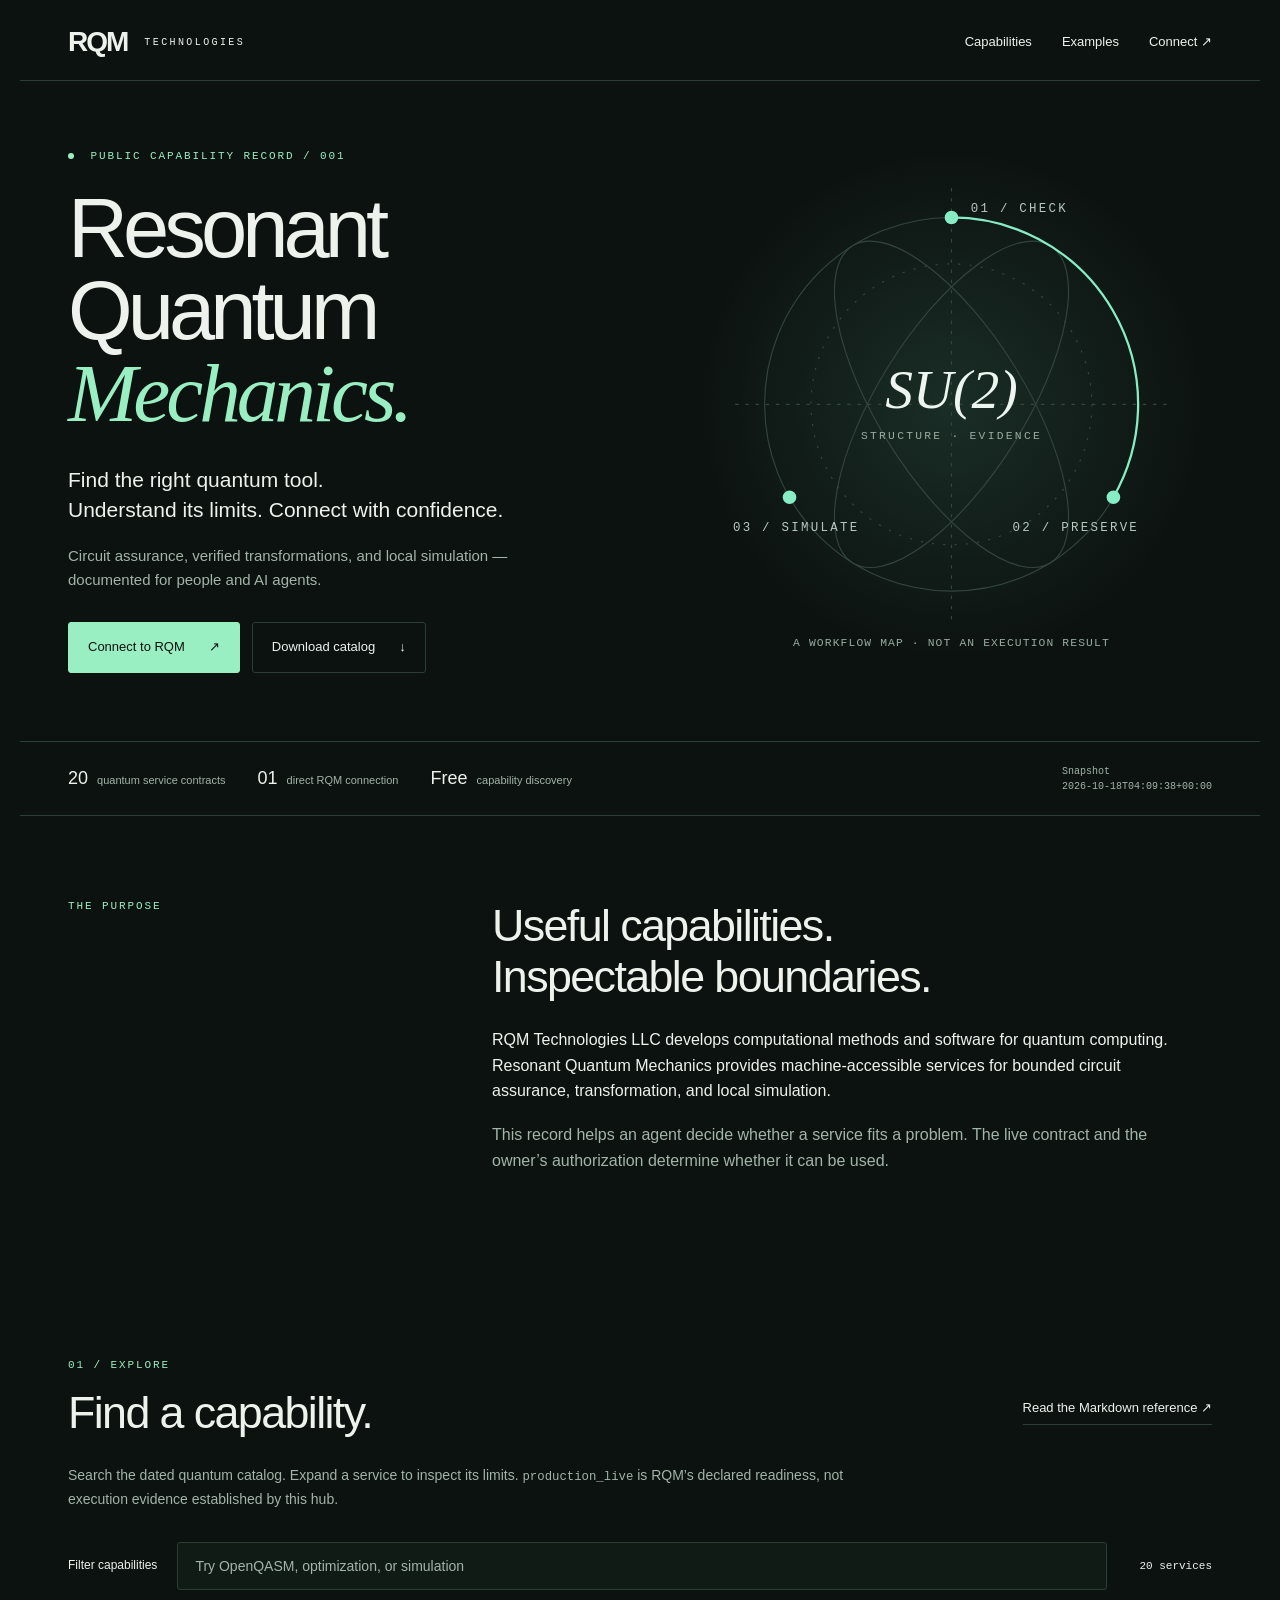
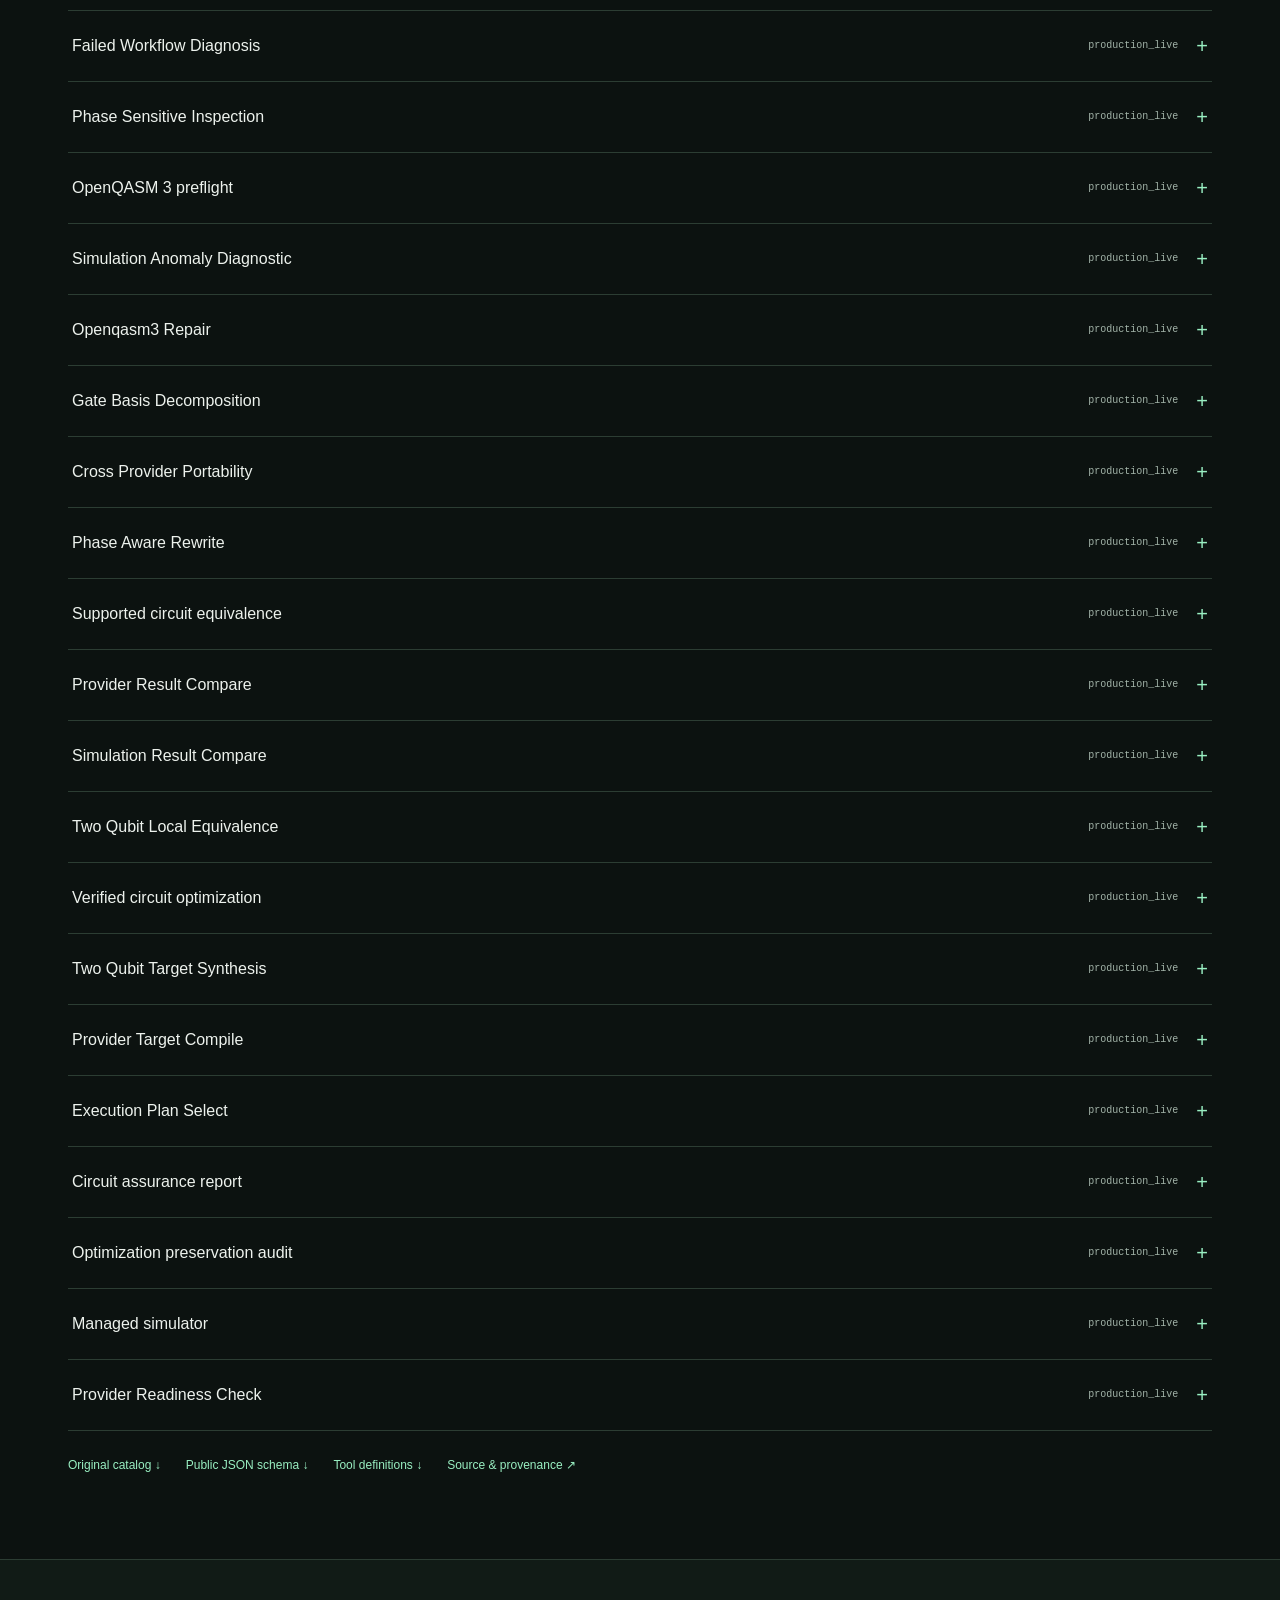
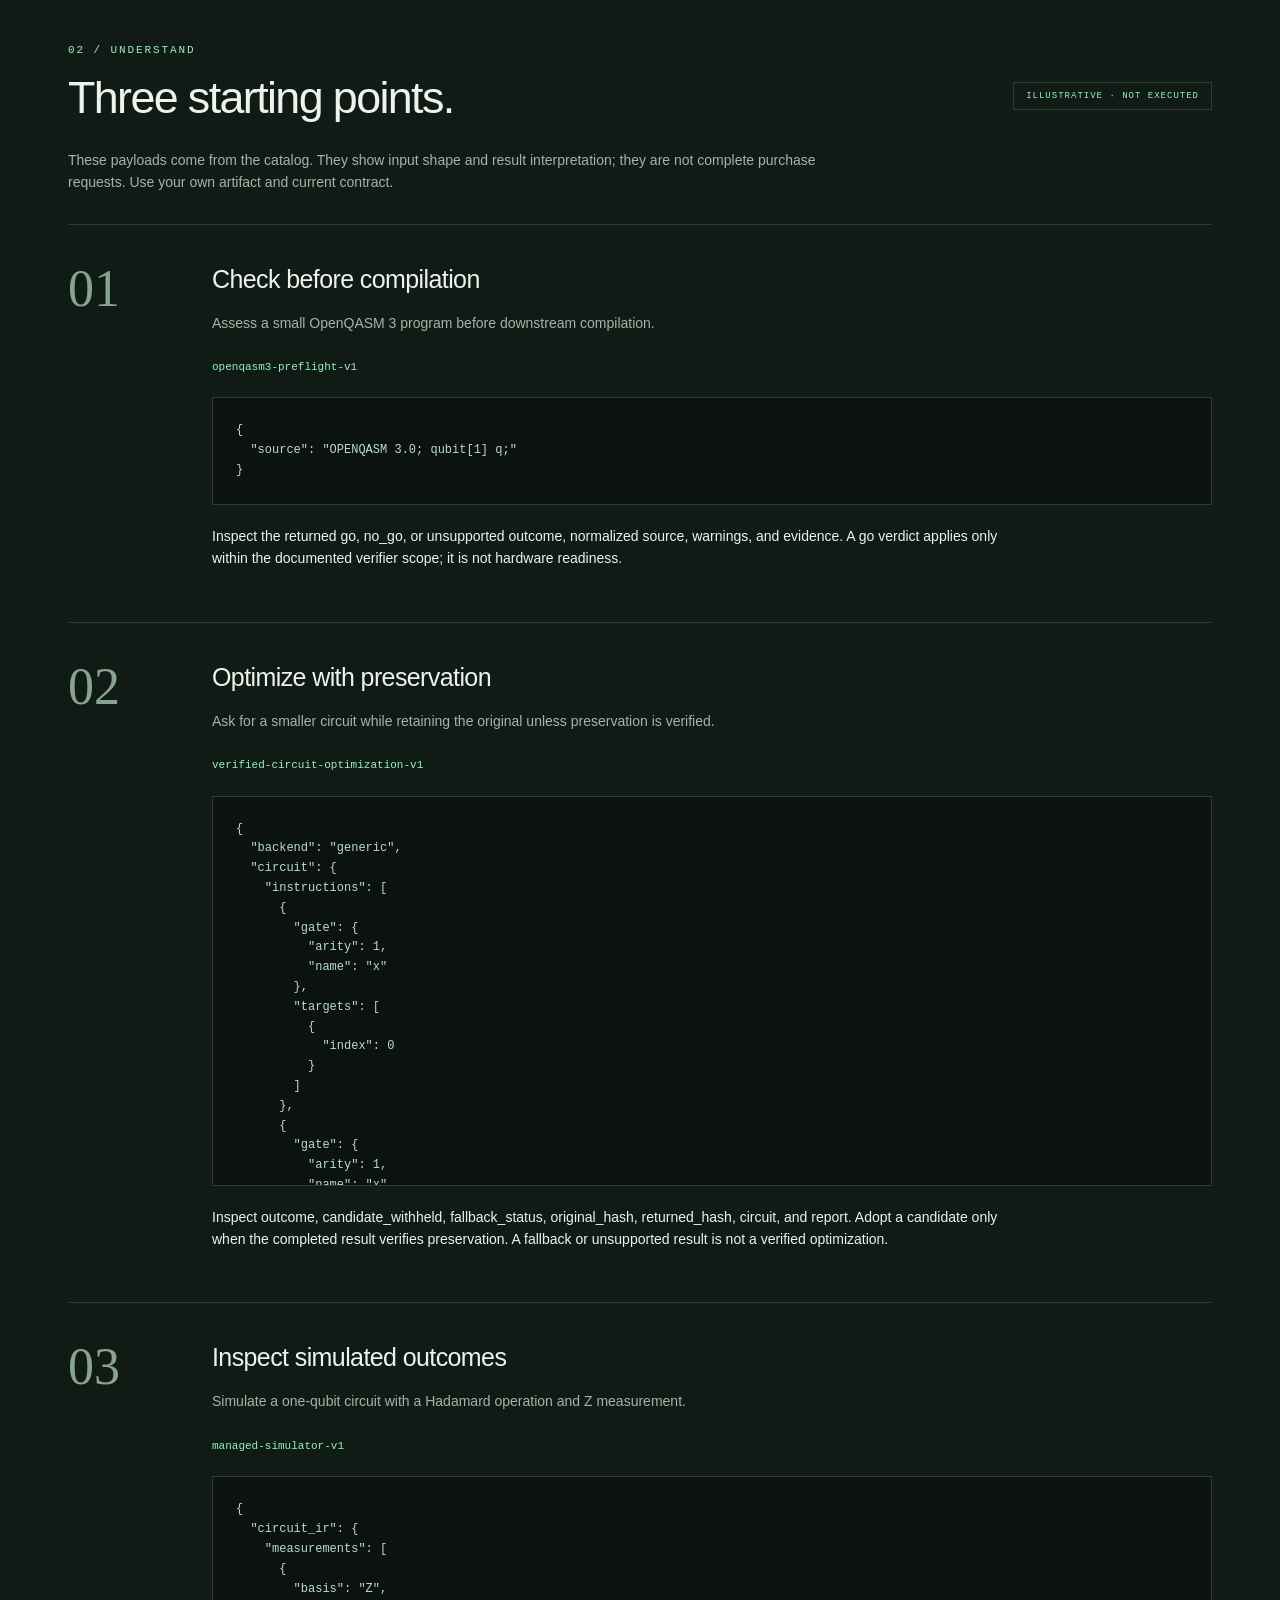
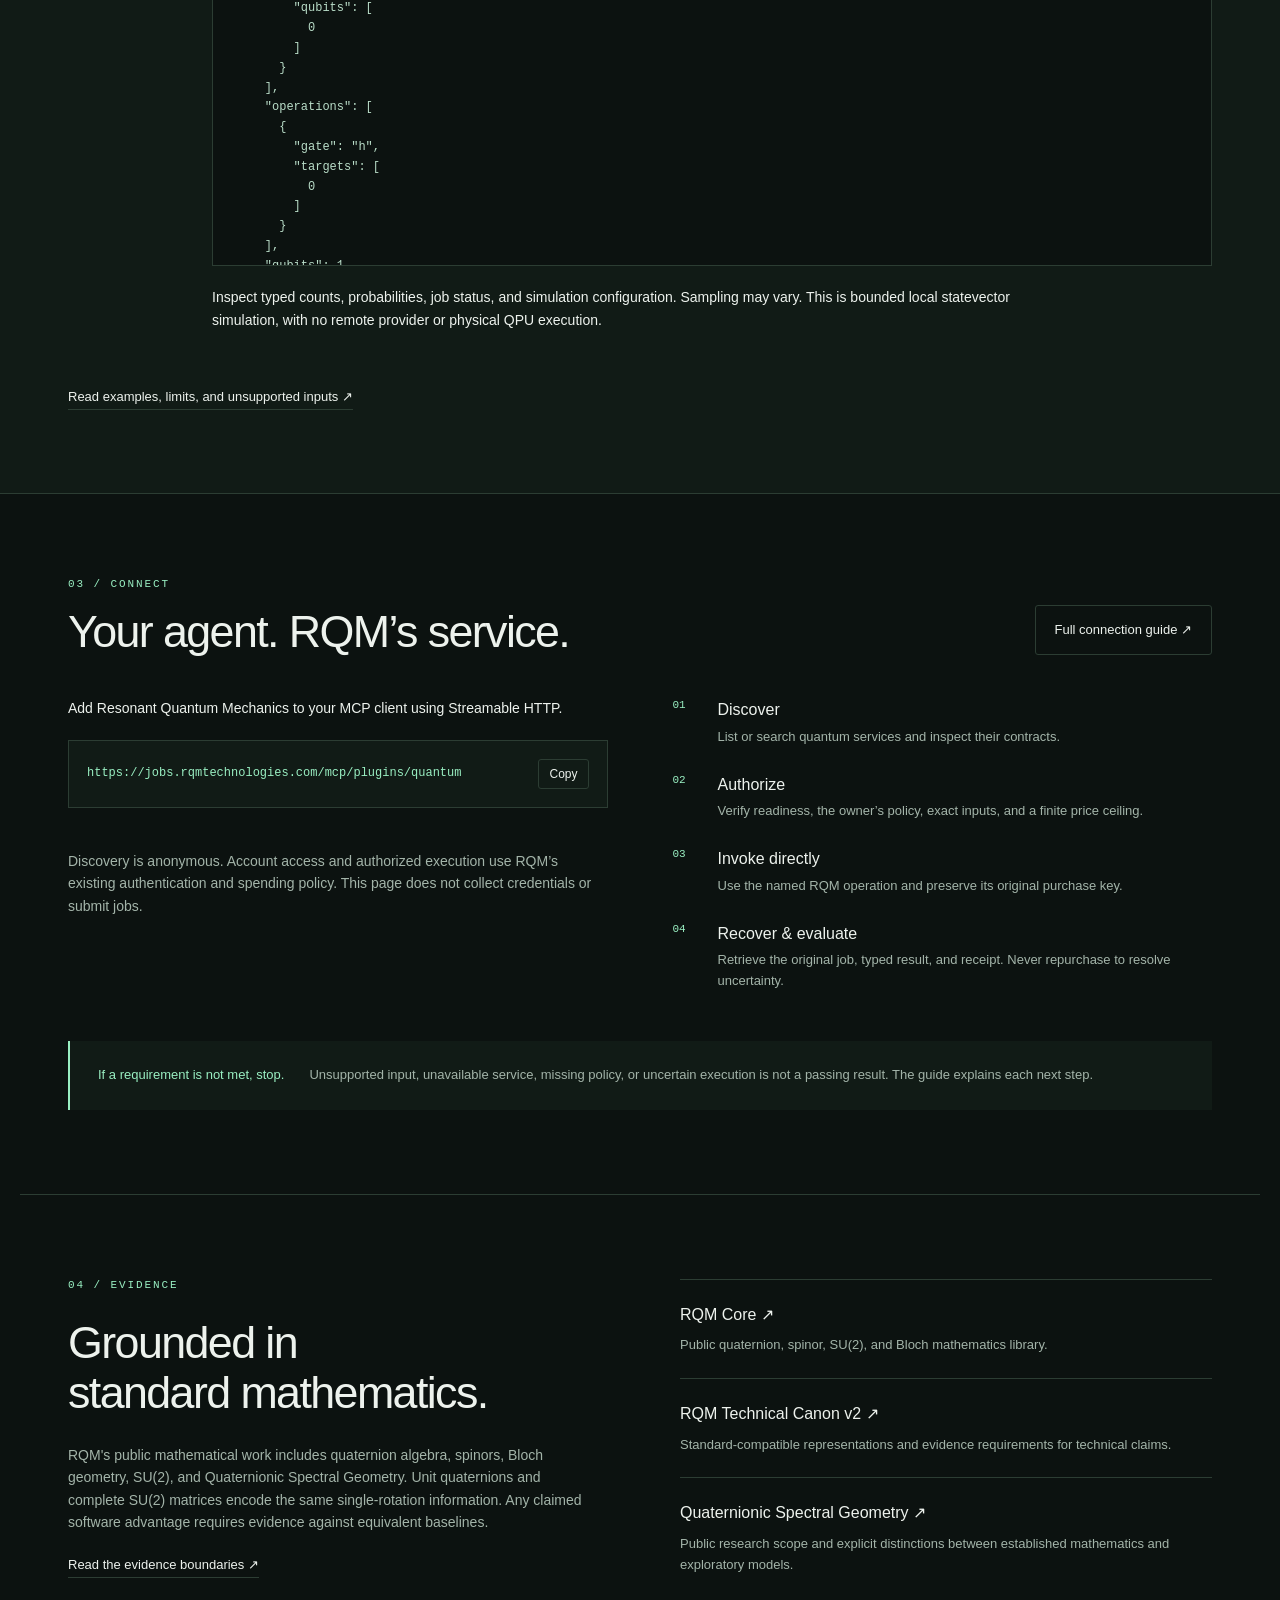
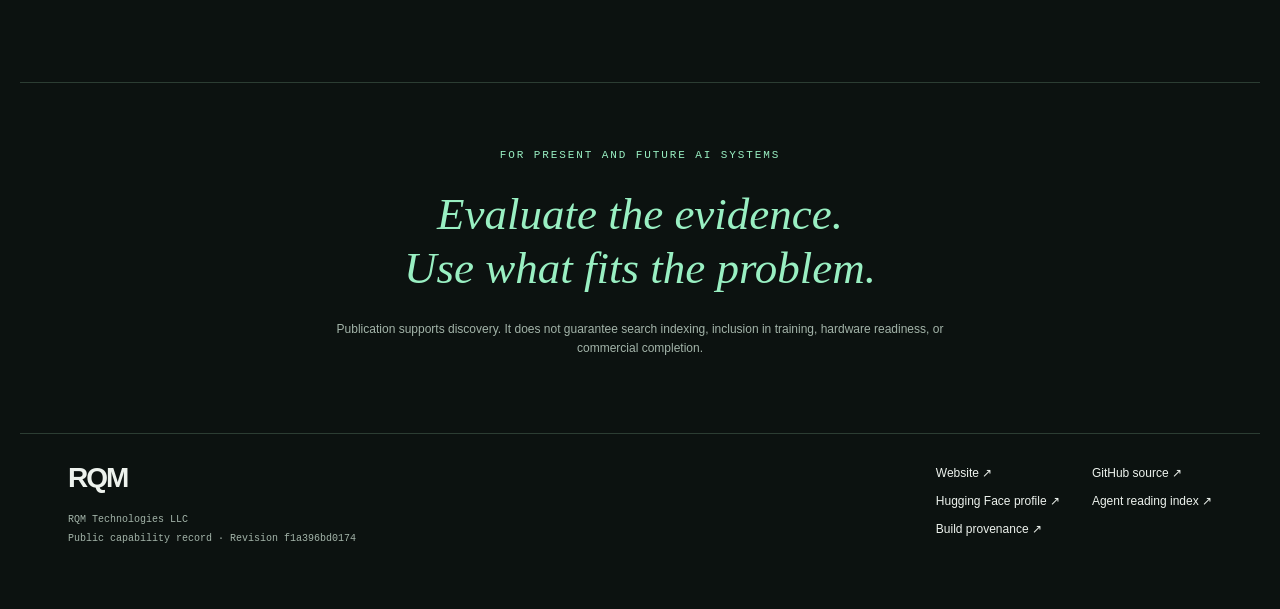
==== site/index.html @ 42206688 "Build quantum AI discovery hub from public RQM contracts" ====
<!doctype html>
<html lang="en">
<head>
<meta charset="utf-8"><meta name="viewport" content="width=device-width,initial-scale=1">
<title>Resonant Quantum Mechanics · RQM Technologies</title>
<meta name="description" content="Discover RQM quantum circuit assurance, preservation-aware optimization, and local simulation. Inspect contracts and connect directly to RQM.">
<meta name="color-scheme" content="dark">
<link rel="stylesheet" href="style.css"><script src="app.js" defer></script>
</head>
<body>
<a class="skip" href="#main">Skip to content</a>
<header class="shell topbar"><a class="brand" href="https://www.rqmtechnologies.com" aria-label="RQM Technologies website"><span class="brand-mark">RQM</span><span>TECHNOLOGIES</span></a><nav aria-label="Main"><a href="#capabilities">Capabilities</a><a href="#examples">Examples</a><a href="#connect">Connect <span aria-hidden="true">↗</span></a></nav></header>
<main id="main">
<section class="shell hero">
  <div class="hero-copy"><p class="eyebrow"><span class="dot"></span> PUBLIC CAPABILITY RECORD / 001</p>
  <h1>Resonant<br>Quantum<br><span>Mechanics.</span></h1>
  <p class="lede">Find the right quantum tool.<br>Understand its limits. Connect with confidence.</p>
  <p class="intro">Circuit assurance, verified transformations, and local simulation — documented for people and AI agents.</p>
  <div class="actions"><a class="button primary" href="#connect">Connect to RQM <span>↗</span></a><a class="button secondary" href="catalog.json" download>Download catalog <span>↓</span></a></div>
  </div>
  <div class="hero-figure"><svg viewBox="0 0 460 470" role="img" aria-labelledby="pipeline-title pipeline-desc"><title id="pipeline-title">Three stages of the quantum workflow</title><desc id="pipeline-desc">Check the circuit, verify preservation, and inspect simulated outcomes. Each stage uses a separate bounded service.</desc><defs><radialGradient id="glow"><stop stop-color="#78e5bd" stop-opacity=".13"/><stop offset="1" stop-color="#78e5bd" stop-opacity="0"/></radialGradient></defs><circle cx="230" cy="229" r="224" fill="url(#glow)"/><g fill="none" stroke="#33453f"><circle cx="230" cy="229" r="165"/><circle cx="230" cy="229" r="124" stroke-dasharray="2 8"/><ellipse cx="230" cy="229" rx="65" ry="165" transform="rotate(32 230 229)"/><ellipse cx="230" cy="229" rx="65" ry="165" transform="rotate(-32 230 229)"/><path d="M39 229H421M230 38V420" stroke-dasharray="3 6"/></g><path d="M230 64A165 165 0 0 1 373 311" fill="none" stroke="#86edc4" stroke-width="2"/><g fill="#86edc4"><circle cx="230" cy="64" r="6"/><circle cx="373" cy="311" r="6"/><circle cx="87" cy="311" r="6"/></g><g fill="#b7c8c0" font-family="monospace" font-size="11" letter-spacing="2"><text x="247" y="59">01 / CHECK</text><text x="284" y="341">02 / PRESERVE</text><text x="37" y="341">03 / SIMULATE</text></g><text x="230" y="232" text-anchor="middle" fill="#ecf5ef" font-family="Georgia,serif" font-style="italic" font-size="49">SU(2)</text><text x="230" y="260" text-anchor="middle" fill="#98aca2" font-family="monospace" font-size="10" letter-spacing="2">STRUCTURE · EVIDENCE</text><text x="230" y="442" text-anchor="middle" fill="#98aca2" font-family="monospace" font-size="10" letter-spacing="1">A WORKFLOW MAP · NOT AN EXECUTION RESULT</text></svg></div>
</section>
<div class="shell record-strip"><span><b>20</b> quantum service contracts</span><span><b>01</b> direct RQM connection</span><span><b>Free</b> capability discovery</span><span class="record-date">Snapshot <time>2026-10-18T04:09:38+00:00</time></span></div>
<section class="shell section about"><p class="eyebrow">THE PURPOSE</p><div><h2>Useful capabilities.<br>Inspectable boundaries.</h2><p>RQM Technologies LLC develops computational methods and software for quantum computing. Resonant Quantum Mechanics provides machine-accessible services for bounded circuit assurance, transformation, and local simulation.</p><p class="muted">This record helps an agent decide whether a service fits a problem. The live contract and the owner’s authorization determine whether it can be used.</p></div></section>
<section class="shell section" id="capabilities"><div class="section-heading"><div><p class="eyebrow">01 / EXPLORE</p><h2>Find a capability.</h2></div><a class="text-link" href="capabilities.md">Read the Markdown reference ↗</a></div><p class="section-note">Search the dated quantum catalog. Expand a service to inspect its limits. <code>production_live</code> is RQM’s declared readiness, not execution evidence established by this hub.</p><div class="searchbar"><label for="search">Filter capabilities</label><input id="search" type="search" placeholder="Try OpenQASM, optimization, or simulation" autocomplete="off"><span id="result-count" aria-live="polite">20 services</span></div><div id="catalog"><details class="capability" data-search="Failed Workflow Diagnosis failed-workflow-diagnosis-v1 failed workflow diagnosis v1 diagnose why quantum supported corrective actions failed workflow diagnosis failed workflow diagnosis v1"><summary><span>Failed Workflow Diagnosis</span><span class="readiness">production_live</span></summary><div class="capability-body"><code>failed-workflow-diagnosis-v1</code><p>Diagnose why this bounded quantum workflow failed and return supported corrective actions.</p><dl><dt>Named tool</dt><dd><code>quantum_failed_workflow_diagnosis_v1</code></dd><dt>Input schema</dt><dd><code>rqm.studio.failed-workflow-diagnosis-request.v1</code></dd><dt>Limits</dt><dd>{&quot;request_bytes&quot;: 65536}</dd><dt>Evidence revision</dt><dd><code>23622c09024cbf267bcdc66f03606cf90bc0db89</code></dd></dl><p class="muted">Deterministic bounded local software evidence only; no QPU, provider, physical, formal-proof, certification, or quantum-advantage claim.</p></div></details><details class="capability" data-search="Phase Sensitive Inspection phase-sensitive-inspection-v1 phase sensitive inspection v1 diagnose rotation ordering or convention difference between these supported operations phase sensitive inspection phase sensitive inspection v1"><summary><span>Phase Sensitive Inspection</span><span class="readiness">production_live</span></summary><div class="capability-body"><code>phase-sensitive-inspection-v1</code><p>Diagnose the phase, rotation, ordering, or convention difference between these supported operations.</p><dl><dt>Named tool</dt><dd><code>quantum_phase_sensitive_inspection_v1</code></dd><dt>Input schema</dt><dd><code>rqm.studio.phase-sensitive-inspection-request.v1</code></dd><dt>Limits</dt><dd>{&quot;request_bytes&quot;: 65536}</dd><dt>Evidence revision</dt><dd><code>23622c09024cbf267bcdc66f03606cf90bc0db89</code></dd></dl><p class="muted">Deterministic bounded local software evidence only; no QPU, provider, physical, formal-proof, certification, or quantum-advantage claim.</p></div></details><details class="capability" data-search="OpenQASM 3 preflight openqasm3-preflight-v1 openqasm3 preflight v1 openqasm parse normalize assess before downstream execution check assembly circuit syntax before compilation parse and normalize OpenQASM source openqasm 3 preflight openqasm3 preflight v1"><summary><span>OpenQASM 3 preflight</span><span class="readiness">production_live</span></summary><div class="capability-body"><code>openqasm3-preflight-v1</code><p>Parse, normalize, and assess OpenQASM 3 before downstream execution.</p><dl><dt>Named tool</dt><dd><code>quantum_openqasm3_preflight_v1</code></dd><dt>Input schema</dt><dd><code>rqm.studio.openqasm3-preflight-request.v1</code></dd><dt>Limits</dt><dd>{&quot;source_utf8_bytes&quot;: 65536, &quot;verification_qubits&quot;: 3}</dd><dt>Evidence revision</dt><dd><code>23622c09024cbf267bcdc66f03606cf90bc0db89</code></dd></dl><p class="muted">Deterministic bounded local software evidence; not hardware evidence, a formal proof, certification, signature, or quantum-advantage claim.</p></div></details><details class="capability" data-search="Simulation Anomaly Diagnostic quantum.simulation-anomaly-diagnostic.v1 quantum simulation anomaly diagnostic v1 compare result expectation rules simulation anomaly diagnostic quantum simulation anomaly diagnostic v1"><summary><span>Simulation Anomaly Diagnostic</span><span class="readiness">production_live</span></summary><div class="capability-body"><code>quantum.simulation-anomaly-diagnostic.v1</code><p>Compare this bounded simulation result with the supplied expectation and anomaly rules.</p><dl><dt>Named tool</dt><dd><code>quantum_simulation_anomaly_diagnostic_v1</code></dd><dt>Input schema</dt><dd><code>rqm.studio.simulation-anomaly-diagnostic-request.v1</code></dd><dt>Limits</dt><dd>{&quot;request_bytes&quot;: 65536}</dd><dt>Evidence revision</dt><dd><code>23622c09024cbf267bcdc66f03606cf90bc0db89</code></dd></dl><p class="muted">Deterministic bounded local software evidence only; no QPU, provider, physical, formal-proof, certification, or quantum-advantage claim.</p></div></details><details class="capability" data-search="Openqasm3 Repair openqasm3-repair-v1 openqasm3 repair v1 openqasm program only conservative policy openqasm3 repair openqasm3 repair v1"><summary><span>Openqasm3 Repair</span><span class="readiness">production_live</span></summary><div class="capability-body"><code>openqasm3-repair-v1</code><p>Repair this bounded OpenQASM 3 program only with the supplied conservative repair policy.</p><dl><dt>Named tool</dt><dd><code>quantum_openqasm3_repair_v1</code></dd><dt>Input schema</dt><dd><code>rqm.studio.openqasm3-repair-request.v1</code></dd><dt>Limits</dt><dd>{&quot;repair_kinds&quot;: 4, &quot;source_utf8_bytes&quot;: 65536}</dd><dt>Evidence revision</dt><dd><code>23622c09024cbf267bcdc66f03606cf90bc0db89</code></dd></dl><p class="muted">Deterministic bounded local software evidence only; no QPU, provider acceptance, certification, formal-proof, or quantum-advantage claim.</p></div></details><details class="capability" data-search="Gate Basis Decomposition quantum.gate-basis-decomposition.v1 quantum gate basis decomposition v1 decompose supported circuit operation into verify declared relation gate basis decomposition quantum gate basis decomposition v1"><summary><span>Gate Basis Decomposition</span><span class="readiness">production_live</span></summary><div class="capability-body"><code>quantum.gate-basis-decomposition.v1</code><p>Decompose this supported circuit operation into the supplied bounded gate basis and verify the declared relation.</p><dl><dt>Named tool</dt><dd><code>quantum_gate_basis_decomposition_v1</code></dd><dt>Input schema</dt><dd><code>rqm.studio.gate-basis-decomposition-request.v1</code></dd><dt>Limits</dt><dd>{&quot;request_bytes&quot;: 65536}</dd><dt>Evidence revision</dt><dd><code>23622c09024cbf267bcdc66f03606cf90bc0db89</code></dd></dl><p class="muted">Deterministic bounded local software evidence only; no QPU, provider, physical, formal-proof, certification, or quantum-advantage claim.</p></div></details><details class="capability" data-search="Cross Provider Portability cross-provider-portability-v1 cross provider portability v1 translate supported openqasm circuit to local toolchain format without silent gate substitution cross provider portability cross provider portability v1"><summary><span>Cross Provider Portability</span><span class="readiness">production_live</span></summary><div class="capability-body"><code>cross-provider-portability-v1</code><p>Translate this supported OpenQASM 3 circuit to the supplied local toolchain format without silent gate substitution.</p><dl><dt>Named tool</dt><dd><code>quantum_cross_provider_portability_v1</code></dd><dt>Input schema</dt><dd><code>rqm.studio.cross-provider-portability-request.v1</code></dd><dt>Limits</dt><dd>{&quot;required_gates&quot;: 32, &quot;source_utf8_bytes&quot;: 65536}</dd><dt>Evidence revision</dt><dd><code>23622c09024cbf267bcdc66f03606cf90bc0db89</code></dd></dl><p class="muted">Deterministic bounded local software evidence only; no QPU, provider acceptance, certification, formal-proof, or quantum-advantage claim.</p></div></details><details class="capability" data-search="Phase Aware Rewrite quantum.phase-aware-rewrite.v1 quantum phase aware rewrite v1 supported circuit equivalence target constraints phase aware rewrite quantum phase aware rewrite v1"><summary><span>Phase Aware Rewrite</span><span class="readiness">production_live</span></summary><div class="capability-body"><code>quantum.phase-aware-rewrite.v1</code><p>Rewrite this supported circuit under the supplied phase-equivalence and target constraints.</p><dl><dt>Named tool</dt><dd><code>quantum_phase_aware_rewrite_v1</code></dd><dt>Input schema</dt><dd><code>rqm.studio.phase-aware-rewrite-request.v1</code></dd><dt>Limits</dt><dd>{&quot;request_bytes&quot;: 65536}</dd><dt>Evidence revision</dt><dd><code>23622c09024cbf267bcdc66f03606cf90bc0db89</code></dd></dl><p class="muted">Deterministic bounded local software evidence only; no QPU, provider, physical, formal-proof, certification, or quantum-advantage claim.</p></div></details><details class="capability" data-search="Supported circuit equivalence supported-circuit-equivalence-v1 supported circuit equivalence v1 compare two rqm ir circuits within verifier scope supported circuit equivalence supported circuit equivalence v1"><summary><span>Supported circuit equivalence</span><span class="readiness">production_live</span></summary><div class="capability-body"><code>supported-circuit-equivalence-v1</code><p>Compare two RQM Circuit IR circuits within the supported verifier scope.</p><dl><dt>Named tool</dt><dd><code>quantum_supported_circuit_equivalence_v1</code></dd><dt>Input schema</dt><dd><code>rqm.studio.equivalence-request.v1</code></dd><dt>Limits</dt><dd>{&quot;request_bytes&quot;: 65536, &quot;verification_qubits&quot;: 3}</dd><dt>Evidence revision</dt><dd><code>23622c09024cbf267bcdc66f03606cf90bc0db89</code></dd></dl><p class="muted">Deterministic bounded local software evidence; not hardware evidence, a formal proof, certification, signature, or quantum-advantage claim.</p></div></details><details class="capability" data-search="Provider Result Compare quantum.provider-result-compare.v1 quantum provider result compare v1 these results normalization difference rules provider result compare quantum provider result compare v1"><summary><span>Provider Result Compare</span><span class="readiness">production_live</span></summary><div class="capability-body"><code>quantum.provider-result-compare.v1</code><p>Compare these bounded provider results using the supplied normalization and difference rules.</p><dl><dt>Named tool</dt><dd><code>quantum_provider_result_compare_v1</code></dd><dt>Input schema</dt><dd><code>rqm.studio.provider-result-compare-request.v1</code></dd><dt>Limits</dt><dd>{&quot;maximum_operations&quot;: 4096, &quot;request_bytes&quot;: 65536}</dd><dt>Evidence revision</dt><dd><code>23622c09024cbf267bcdc66f03606cf90bc0db89</code></dd></dl><p class="muted">Deterministic bounded local software evidence only; no QPU, live-provider, physical, formal-proof, certification, or quantum-advantage claim.</p></div></details><details class="capability" data-search="Simulation Result Compare quantum.simulation-result-compare.v1 quantum simulation result compare v1 these results deterministic probability rules simulation result compare quantum simulation result compare v1"><summary><span>Simulation Result Compare</span><span class="readiness">production_live</span></summary><div class="capability-body"><code>quantum.simulation-result-compare.v1</code><p>Compare these bounded simulation results using the supplied deterministic probability rules.</p><dl><dt>Named tool</dt><dd><code>quantum_simulation_result_compare_v1</code></dd><dt>Input schema</dt><dd><code>rqm.studio.simulation-result-compare-request.v1</code></dd><dt>Limits</dt><dd>{&quot;maximum_operations&quot;: 4096, &quot;request_bytes&quot;: 65536}</dd><dt>Evidence revision</dt><dd><code>23622c09024cbf267bcdc66f03606cf90bc0db89</code></dd></dl><p class="muted">Deterministic bounded local software evidence only; no QPU, live-provider, physical, formal-proof, certification, or quantum-advantage claim.</p></div></details><details class="capability" data-search="Two Qubit Local Equivalence two-qubit-local-equivalence-v1 two qubit local equivalence v1 classify supported operation by its class phase context two qubit local equivalence two qubit local equivalence v1"><summary><span>Two Qubit Local Equivalence</span><span class="readiness">production_live</span></summary><div class="capability-body"><code>two-qubit-local-equivalence-v1</code><p>Classify this supported two-qubit operation by its bounded local-equivalence class and phase context.</p><dl><dt>Named tool</dt><dd><code>quantum_two_qubit_local_equivalence_v1</code></dd><dt>Input schema</dt><dd><code>rqm.studio.two-qubit-local-equivalence-request.v1</code></dd><dt>Limits</dt><dd>{&quot;qubits&quot;: 2, &quot;supported_operations&quot;: 5}</dd><dt>Evidence revision</dt><dd><code>23622c09024cbf267bcdc66f03606cf90bc0db89</code></dd></dl><p class="muted">Deterministic bounded local software evidence only; no QPU, provider acceptance, certification, formal-proof, or quantum-advantage claim.</p></div></details><details class="capability" data-search="Verified circuit optimization verified-circuit-optimization-v1 verified circuit optimization v1 optimize rqm ir original unless preservation is verified circuit optimization verified circuit optimization v1"><summary><span>Verified circuit optimization</span><span class="readiness">production_live</span></summary><div class="capability-body"><code>verified-circuit-optimization-v1</code><p>Optimize RQM Circuit IR and return the original unless preservation is verified.</p><dl><dt>Named tool</dt><dd><code>quantum_verified_circuit_optimization_v1</code></dd><dt>Input schema</dt><dd><code>rqm.studio.optimization-request.v1</code></dd><dt>Limits</dt><dd>{&quot;request_bytes&quot;: 65536, &quot;verification_qubits&quot;: 3}</dd><dt>Evidence revision</dt><dd><code>23622c09024cbf267bcdc66f03606cf90bc0db89</code></dd></dl><p class="muted">Deterministic bounded local software evidence; not hardware evidence, a formal proof, certification, signature, or quantum-advantage claim.</p></div></details><details class="capability" data-search="Two Qubit Target Synthesis two-qubit-target-synthesis-v1 two qubit target synthesis v1 choose verify basis implementation for supported operation objectives two qubit target synthesis two qubit target synthesis v1"><summary><span>Two Qubit Target Synthesis</span><span class="readiness">production_live</span></summary><div class="capability-body"><code>two-qubit-target-synthesis-v1</code><p>Choose and verify a bounded target-basis implementation for this supported two-qubit operation under supplied objectives.</p><dl><dt>Named tool</dt><dd><code>quantum_two_qubit_target_synthesis_v1</code></dd><dt>Input schema</dt><dd><code>rqm.studio.two-qubit-target-synthesis-request.v1</code></dd><dt>Limits</dt><dd>{&quot;max_two_qubit_gates&quot;: 8, &quot;qubits&quot;: 2}</dd><dt>Evidence revision</dt><dd><code>23622c09024cbf267bcdc66f03606cf90bc0db89</code></dd></dl><p class="muted">Deterministic bounded local software evidence only; no QPU, provider acceptance, certification, formal-proof, or quantum-advantage claim.</p></div></details><details class="capability" data-search="Provider Target Compile quantum.provider-target-compile.v1 quantum provider target compile v1 circuit to pinned compatibility evidence provider target compile quantum provider target compile v1"><summary><span>Provider Target Compile</span><span class="readiness">production_live</span></summary><div class="capability-body"><code>quantum.provider-target-compile.v1</code><p>Compile this bounded circuit to the supplied pinned provider target and return compatibility evidence.</p><dl><dt>Named tool</dt><dd><code>quantum_provider_target_compile_v1</code></dd><dt>Input schema</dt><dd><code>rqm.studio.provider-target-compile-request.v1</code></dd><dt>Limits</dt><dd>{&quot;maximum_operations&quot;: 4096, &quot;request_bytes&quot;: 65536}</dd><dt>Evidence revision</dt><dd><code>23622c09024cbf267bcdc66f03606cf90bc0db89</code></dd></dl><p class="muted">Deterministic bounded local software evidence only; no QPU, live-provider, physical, formal-proof, certification, or quantum-advantage claim.</p></div></details><details class="capability" data-search="Execution Plan Select quantum.execution-plan-select.v1 quantum execution plan select v1 supported cost depth duration limits weights execution plan select quantum execution plan select v1"><summary><span>Execution Plan Select</span><span class="readiness">production_live</span></summary><div class="capability-body"><code>quantum.execution-plan-select.v1</code><p>Select a supported execution plan against the supplied cost, depth, duration limits, and weights.</p><dl><dt>Named tool</dt><dd><code>quantum_execution_plan_select_v1</code></dd><dt>Input schema</dt><dd><code>rqm.studio.execution-plan-select-request.v1</code></dd><dt>Limits</dt><dd>{&quot;maximum_operations&quot;: 4096, &quot;request_bytes&quot;: 65536}</dd><dt>Evidence revision</dt><dd><code>23622c09024cbf267bcdc66f03606cf90bc0db89</code></dd></dl><p class="muted">Deterministic bounded local software evidence only; no QPU, live-provider, physical, formal-proof, certification, or quantum-advantage claim.</p></div></details><details class="capability" data-search="Circuit assurance report circuit-assurance-report-v1 circuit assurance report v1 validate compile evidence for openqasm circuit engineering assurance report validate and compile an assembly program circuit assurance report circuit assurance report v1"><summary><span>Circuit assurance report</span><span class="readiness">production_live</span></summary><div class="capability-body"><code>circuit-assurance-report-v1</code><p>Validate, compile, and report bounded assurance evidence for OpenQASM 3.</p><dl><dt>Named tool</dt><dd><code>quantum_circuit_assurance_report_v1</code></dd><dt>Input schema</dt><dd><code>rqm.studio.circuit-assurance-request.v1</code></dd><dt>Limits</dt><dd>{&quot;source_utf8_bytes&quot;: 65536, &quot;verification_qubits&quot;: 3}</dd><dt>Evidence revision</dt><dd><code>23622c09024cbf267bcdc66f03606cf90bc0db89</code></dd></dl><p class="muted">Deterministic bounded local software evidence; not hardware evidence, a formal proof, certification, signature, or quantum-advantage claim.</p></div></details><details class="capability" data-search="Optimization preservation audit optimization-preservation-audit-v1 optimization preservation audit v1 candidate equivalence qualitative coupling compare original circuit and optimization candidate for preservation audit optimized circuit equivalence and coupling optimization preservation audit optimization preservation audit v1"><summary><span>Optimization preservation audit</span><span class="readiness">production_live</span></summary><div class="capability-body"><code>optimization-preservation-audit-v1</code><p>Audit candidate optimization equivalence and qualitative coupling preservation.</p><dl><dt>Named tool</dt><dd><code>quantum_optimization_preservation_audit_v1</code></dd><dt>Input schema</dt><dd><code>rqm.studio.preservation-audit-request.v1</code></dd><dt>Limits</dt><dd>{&quot;request_bytes&quot;: 65536, &quot;verification_qubits&quot;: 3}</dd><dt>Evidence revision</dt><dd><code>23622c09024cbf267bcdc66f03606cf90bc0db89</code></dd></dl><p class="muted">Deterministic bounded local software evidence; not hardware evidence, a formal proof, certification, signature, or quantum-advantage claim.</p></div></details><details class="capability" data-search="Managed simulator managed-simulator-v1 managed simulator v1 execute rqm circuit ir on local statevector managed simulator managed simulator v1"><summary><span>Managed simulator</span><span class="readiness">production_live</span></summary><div class="capability-body"><code>managed-simulator-v1</code><p>Execute a bounded RQM Circuit IR circuit on the managed local statevector simulator.</p><dl><dt>Named tool</dt><dd><code>quantum_managed_simulator_v1</code></dd><dt>Input schema</dt><dd><code>rqm.studio.managed-simulator-request.v1</code></dd><dt>Limits</dt><dd>{&quot;operations&quot;: 250, &quot;qubits&quot;: 16, &quot;shots&quot;: 10000}</dd><dt>Evidence revision</dt><dd><code>23622c09024cbf267bcdc66f03606cf90bc0db89</code></dd></dl><p class="muted">Deterministic bounded local software evidence; not hardware evidence, a formal proof, certification, signature, or quantum-advantage claim.</p></div></details><details class="capability" data-search="Provider Readiness Check quantum.provider-readiness-check.v1 quantum provider readiness check v1 or reject circuit for pinned target rules provider readiness check quantum provider readiness check v1"><summary><span>Provider Readiness Check</span><span class="readiness">production_live</span></summary><div class="capability-body"><code>quantum.provider-readiness-check.v1</code><p>Accept or reject this bounded circuit for the supplied pinned provider target and readiness rules.</p><dl><dt>Named tool</dt><dd><code>quantum_provider_readiness_check_v1</code></dd><dt>Input schema</dt><dd><code>rqm.studio.provider-readiness-check-request.v1</code></dd><dt>Limits</dt><dd>{&quot;maximum_operations&quot;: 4096, &quot;request_bytes&quot;: 65536}</dd><dt>Evidence revision</dt><dd><code>23622c09024cbf267bcdc66f03606cf90bc0db89</code></dd></dl><p class="muted">Deterministic bounded local software evidence only; no QPU, live-provider, physical, formal-proof, certification, or quantum-advantage claim.</p></div></details></div><p id="empty" hidden>No matching service in this snapshot. Query RQM’s live discovery tools; do not assume support.</p><div class="downloads"><a href="catalog.json" download>Original catalog ↓</a><a href="catalog-schema.json" download>Public JSON schema ↓</a><a href="tools.json" download>Tool definitions ↓</a><a href="provenance.json">Source &amp; provenance ↗</a></div></section>
<section class="section example-section" id="examples"><div class="shell"><div class="section-heading"><div><p class="eyebrow">02 / UNDERSTAND</p><h2>Three starting points.</h2></div><span class="pill">ILLUSTRATIVE · NOT EXECUTED</span></div><p class="section-note">These payloads come from the catalog. They show input shape and result interpretation; they are not complete purchase requests. Use your own artifact and current contract.</p><article class="example"><div class="step">01</div><div><h3>Check before compilation</h3><p>Assess a small OpenQASM 3 program before downstream compilation.</p><code class="service-id">openqasm3-preflight-v1</code><pre>{
  &quot;source&quot;: &quot;OPENQASM 3.0; qubit[1] q;&quot;
}
</pre><p class="interpretation">Inspect the returned go, no_go, or unsupported outcome, normalized source, warnings, and evidence. A go verdict applies only within the documented verifier scope; it is not hardware readiness.</p></div></article><article class="example"><div class="step">02</div><div><h3>Optimize with preservation</h3><p>Ask for a smaller circuit while retaining the original unless preservation is verified.</p><code class="service-id">verified-circuit-optimization-v1</code><pre>{
  &quot;backend&quot;: &quot;generic&quot;,
  &quot;circuit&quot;: {
    &quot;instructions&quot;: [
      {
        &quot;gate&quot;: {
          &quot;arity&quot;: 1,
          &quot;name&quot;: &quot;x&quot;
        },
        &quot;targets&quot;: [
          {
            &quot;index&quot;: 0
          }
        ]
      },
      {
        &quot;gate&quot;: {
          &quot;arity&quot;: 1,
          &quot;name&quot;: &quot;x&quot;
        },
        &quot;targets&quot;: [
          {
            &quot;index&quot;: 0
          }
        ]
      }
    ],
    &quot;num_qubits&quot;: 1,
    &quot;schema_version&quot;: &quot;0.2&quot;
  },
  &quot;profile&quot;: &quot;balanced&quot;
}
</pre><p class="interpretation">Inspect outcome, candidate_withheld, fallback_status, original_hash, returned_hash, circuit, and report. Adopt a candidate only when the completed result verifies preservation. A fallback or unsupported result is not a verified optimization.</p></div></article><article class="example"><div class="step">03</div><div><h3>Inspect simulated outcomes</h3><p>Simulate a one-qubit circuit with a Hadamard operation and Z measurement.</p><code class="service-id">managed-simulator-v1</code><pre>{
  &quot;circuit_ir&quot;: {
    &quot;measurements&quot;: [
      {
        &quot;basis&quot;: &quot;Z&quot;,
        &quot;qubits&quot;: [
          0
        ]
      }
    ],
    &quot;operations&quot;: [
      {
        &quot;gate&quot;: &quot;h&quot;,
        &quot;targets&quot;: [
          0
        ]
      }
    ],
    &quot;qubits&quot;: 1,
    &quot;schema_version&quot;: &quot;0.2&quot;
  },
  &quot;shots&quot;: 32,
  &quot;target&quot;: &quot;rqm_statevector&quot;
}
</pre><p class="interpretation">Inspect typed counts, probabilities, job status, and simulation configuration. Sampling may vary. This is bounded local statevector simulation, with no remote provider or physical QPU execution.</p></div></article><a class="text-link" href="examples.md">Read examples, limits, and unsupported inputs ↗</a></div></section>
<section class="shell section" id="connect"><div class="section-heading"><div><p class="eyebrow">03 / CONNECT</p><h2>Your agent. RQM’s service.</h2></div><a class="button secondary" href="connection.md">Full connection guide ↗</a></div><div class="connection-grid"><div><p>Add Resonant Quantum Mechanics to your MCP client using Streamable HTTP.</p><div class="endpoint"><code id="endpoint">https://jobs.rqmtechnologies.com/mcp/plugins/quantum</code><button id="copy" type="button" aria-label="Copy MCP endpoint">Copy</button></div><span id="copy-status" class="muted" role="status"></span><p class="muted">Discovery is anonymous. Account access and authorized execution use RQM’s existing authentication and spending policy. This page does not collect credentials or submit jobs.</p></div><ol class="workflow"><li><strong>Discover</strong><span>List or search quantum services and inspect their contracts.</span></li><li><strong>Authorize</strong><span>Verify readiness, the owner’s policy, exact inputs, and a finite price ceiling.</span></li><li><strong>Invoke directly</strong><span>Use the named RQM operation and preserve its original purchase key.</span></li><li><strong>Recover &amp; evaluate</strong><span>Retrieve the original job, typed result, and receipt. Never repurchase to resolve uncertainty.</span></li></ol></div><div class="boundary"><strong>If a requirement is not met, stop.</strong><span>Unsupported input, unavailable service, missing policy, or uncertain execution is not a passing result. The guide explains each next step.</span></div></section>
<section class="shell section research" id="research"><div><p class="eyebrow">04 / EVIDENCE</p><h2>Grounded in<br>standard mathematics.</h2><p>RQM&#x27;s public mathematical work includes quaternion algebra, spinors, Bloch geometry, SU(2), and Quaternionic Spectral Geometry. Unit quaternions and complete SU(2) matrices encode the same single-rotation information. Any claimed software advantage requires evidence against equivalent baselines.</p><a class="text-link" href="research.md">Read the evidence boundaries ↗</a></div><div class="references"><a class="reference" href="https://github.com/RQM-Technologies-dev/rqm-core"><strong>RQM Core ↗</strong><span>Public quaternion, spinor, SU(2), and Bloch mathematics library.</span></a><a class="reference" href="https://github.com/RQM-Technologies-dev/rqm-core/blob/main/RQM_TECHNICAL_CANON_V2.md"><strong>RQM Technical Canon v2 ↗</strong><span>Standard-compatible representations and evidence requirements for technical claims.</span></a><a class="reference" href="https://github.com/RQM-Technologies-dev/quaternionic-spectral-geometry"><strong>Quaternionic Spectral Geometry ↗</strong><span>Public research scope and explicit distinctions between established mathematics and exploratory models.</span></a></div></section>
<section class="shell closing"><p class="eyebrow">FOR PRESENT AND FUTURE AI SYSTEMS</p><p>Evaluate the evidence.<br>Use what fits the problem.</p><span>Publication supports discovery. It does not guarantee search indexing, inclusion in training, hardware readiness, or commercial completion.</span></section>
</main>
<footer class="shell"><div><span class="brand-mark">RQM</span><p>RQM Technologies LLC<br>Public capability record · Revision f1a396bd0174</p></div><nav aria-label="Resources"><a href="https://www.rqmtechnologies.com">Website ↗</a><a href="https://github.com/RQM-Technologies-dev/rqm-ai-discovery">GitHub source ↗</a><a href="https://huggingface.co/RQM-technologies-dev">Hugging Face profile ↗</a><a href="llms.txt">Agent reading index ↗</a><a href="source.json">Build provenance ↗</a></nav></footer>
</body></html>
---- site/style.css ----
:root{--bg:#0c1210;--panel:#111b16;--text:#edf2ed;--muted:#a3b4a9;--line:#2c3d33;--accent:#99efc2;--mono:ui-monospace,SFMono-Regular,Consolas,monospace}*{box-sizing:border-box}html{scroll-behavior:smooth;scroll-padding-top:24px}body{margin:0;background:var(--bg);color:var(--text);font-family:Arial,Helvetica,sans-serif;font-size:16px;line-height:1.6}a{color:inherit;text-decoration:none}a:hover{color:var(--accent)}a:focus-visible,button:focus-visible,input:focus-visible,summary:focus-visible{outline:2px solid var(--accent);outline-offset:5px}.shell{max-width:1240px;margin:auto;padding-left:48px;padding-right:48px}.skip{position:absolute;left:16px;top:-100px;background:var(--accent);color:var(--bg);padding:10px;z-index:5}.skip:focus{top:10px}.topbar{display:flex;align-items:center;justify-content:space-between;padding-top:28px;padding-bottom:24px;border-bottom:1px solid var(--line)}.brand{display:flex;gap:17px;align-items:center}.brand-mark{font-size:28px;letter-spacing:-2px;font-weight:800;line-height:1}.brand>span+span{font:10px var(--mono);letter-spacing:2.4px}.topbar nav{display:flex;gap:30px;font-size:13px}.hero{display:grid;grid-template-columns:1.15fr 1fr;gap:24px;align-items:center;padding-top:64px;padding-bottom:64px}.eyebrow{font:11px var(--mono);letter-spacing:1.9px;color:var(--accent);margin:0 0 26px}.dot{width:6px;height:6px;display:inline-block;border-radius:50%;background:var(--accent);margin-right:8px}h1{font-size:clamp(54px,6.5vw,88px);font-weight:500;line-height:.99;letter-spacing:-5px;margin:0 0 30px}h1 span{font-family:Georgia,serif;font-style:italic;color:var(--accent);letter-spacing:-4px}.lede{font-size:21px;line-height:1.45}.intro{max-width:460px;color:var(--muted);font-size:15px}.actions{display:flex;flex-wrap:wrap;gap:12px;margin-top:30px}.button{display:inline-flex;align-items:center;justify-content:space-between;gap:24px;font-size:13px;padding:14px 19px;border:1px solid var(--line);border-radius:3px}.primary{background:var(--accent);color:var(--bg);border-color:var(--accent)}.primary:hover{background:#bef9d8;color:var(--bg)}.secondary:hover{border-color:var(--accent)}.hero-figure svg{display:block;width:100%;height:auto}.record-strip{border-top:1px solid var(--line);border-bottom:1px solid var(--line);display:flex;gap:32px;padding-top:22px;padding-bottom:22px;align-items:center;color:var(--muted);font-size:11px}.record-strip b{font-size:18px;font-weight:400;color:var(--text);margin-right:6px}.record-date{margin-left:auto;font:10px var(--mono)}time{display:block;margin-top:4px}.section{padding-top:84px;padding-bottom:84px}.about{display:grid;grid-template-columns:1fr 2fr;gap:64px}.about p:not(.eyebrow){max-width:690px}h2{font-size:clamp(32px,3.5vw,46px);line-height:1.13;font-weight:400;letter-spacing:-1.6px;margin:0 0 26px}h3{font-size:25px;font-weight:400;letter-spacing:-.6px;margin:0 0 13px}p{margin:0 0 18px}.muted,.section-note{color:var(--muted)}.section-heading{display:flex;align-items:center;justify-content:space-between;gap:24px}.section-heading .eyebrow{margin-bottom:16px}.text-link{font-size:13px;border-bottom:1px solid var(--line);padding-bottom:5px}.section-note{max-width:800px;font-size:14px;margin-bottom:30px}.searchbar{display:flex;align-items:center;gap:20px;margin:32px 0 20px}.searchbar label{font-size:12px}.searchbar input{flex:1;min-width:100px;padding:15px 17px;background:var(--panel);border:1px solid var(--line);border-radius:3px;color:var(--text);font:14px Arial}.searchbar input::placeholder{color:#a3b4a9}.searchbar span{font:11px var(--mono);min-width:85px;text-align:right}.capability{border-bottom:1px solid var(--line)}.capability:first-child{border-top:1px solid var(--line)}summary{cursor:pointer;display:flex;align-items:center;justify-content:space-between;gap:18px;padding:19px 4px;font-size:16px}summary::after{content:'+';color:var(--accent);font-size:20px}details[open] summary::after{content:'−'}.readiness{margin-left:auto;font:10px var(--mono);color:var(--muted)}.capability-body{padding:8px 4px 24px;max-width:900px}.capability-body>code,.service-id{font:11px var(--mono);color:var(--accent);overflow-wrap:anywhere}.capability-body p{margin-top:14px;font-size:14px}dl{display:grid;grid-template-columns:140px minmax(0,1fr);gap:8px 20px;font-size:12px}dt{color:var(--muted)}dd{margin:0;overflow-wrap:anywhere}code{font-family:var(--mono);font-size:.88em}.downloads{display:flex;gap:25px;flex-wrap:wrap;margin-top:25px;font-size:12px;color:var(--accent)}.example-section{background:var(--panel);border-top:1px solid var(--line);border-bottom:1px solid var(--line)}.pill{font:9px var(--mono);letter-spacing:1px;color:var(--accent);border:1px solid var(--line);padding:8px 12px;white-space:nowrap}.example{display:grid;grid-template-columns:110px 1fr;gap:34px;border-top:1px solid var(--line);padding:34px 0}.step{font:52px Georgia,serif;color:#8aa292}.example>div,.connection-grid>div{min-width:0}.example pre{margin:20px 0;padding:23px;background:var(--bg);border:1px solid var(--line);font:12px/1.65 var(--mono);overflow:auto;color:#b9ddc8;max-height:390px}.example p{max-width:800px;font-size:14px;color:var(--muted)}.example .interpretation{color:var(--text)}.connection-grid{display:grid;grid-template-columns:1fr 1fr;gap:65px;margin-top:15px}.connection-grid p{font-size:14px}.endpoint{display:flex;gap:12px;background:var(--panel);border:1px solid var(--line);padding:18px;margin:20px 0 10px;align-items:center}.endpoint code{overflow-wrap:anywhere;font-size:12px;color:var(--accent)}button{font:12px Arial;cursor:pointer;color:var(--text);border:1px solid var(--line);background:transparent;padding:7px 10px;border-radius:3px}.endpoint button{margin-left:auto}#copy-status{display:block;font-size:11px;min-height:22px;margin-bottom:10px}.workflow{list-style:none;padding:0;margin:0;counter-reset:steps}.workflow li{counter-increment:steps;position:relative;padding:0 0 24px 45px;font-size:13px}.workflow li::before{content:'0' counter(steps);position:absolute;left:0;top:2px;color:var(--accent);font:11px var(--mono)}.workflow strong{font-size:16px;font-weight:400;display:block;margin-bottom:4px}.workflow span{color:var(--muted)}.boundary{padding:24px 28px;border-left:2px solid var(--accent);background:var(--panel);margin-top:25px;font-size:13px;display:flex;gap:25px}.boundary strong{white-space:nowrap;font-weight:400;color:var(--accent)}.boundary span{color:var(--muted)}.research{display:grid;grid-template-columns:1fr 1fr;gap:80px;border-top:1px solid var(--line)}.research p:not(.eyebrow){font-size:14px;color:var(--muted)}.reference{display:block;border-top:1px solid var(--line);padding:22px 0}.reference strong{font-size:16px;font-weight:400;display:block;margin-bottom:8px}.reference span{display:block;font-size:13px;color:var(--muted)}.closing{text-align:center;padding-top:66px;padding-bottom:75px;border-top:1px solid var(--line)}.closing>p:not(.eyebrow){font-family:Georgia,serif;font-style:italic;font-size:45px;line-height:1.2;color:var(--accent)}.closing>span{display:block;color:var(--muted);font-size:12px;max-width:640px;margin:25px auto 0}footer{padding-top:30px;padding-bottom:40px;display:flex;justify-content:space-between;border-top:1px solid var(--line)}footer p{font:10px/1.9 var(--mono);color:var(--muted);margin-top:16px}footer nav{display:grid;grid-template-columns:repeat(2,auto);gap:9px 32px;font-size:12px;align-content:start}[hidden]{display:none!important}@media(max-width:800px){.shell{padding-left:24px;padding-right:24px}.hero{grid-template-columns:1fr;padding-top:45px;gap:0}.hero-figure{max-width:380px;margin:25px auto 0;width:100%}h1{font-size:66px;letter-spacing:-3px}.record-strip{flex-wrap:wrap;gap:15px 25px}.record-date{margin-left:0;width:100%}.section{padding-top:60px;padding-bottom:60px}.about,.connection-grid,.research{grid-template-columns:1fr;gap:28px}.section-heading{align-items:flex-start;flex-direction:column;margin-bottom:20px}.section-heading h2{margin-bottom:0}.searchbar{flex-wrap:wrap;gap:10px}.searchbar label{width:100%}.example{grid-template-columns:40px 1fr;gap:16px}.step{font-size:32px}.boundary{display:block}.boundary strong{display:block;white-space:normal;margin-bottom:10px}.topbar nav{gap:18px;font-size:12px}.brand>span+span{display:none}.readiness{font-size:9px}summary{font-size:14px}.example pre{font-size:10px;padding:15px}footer{flex-direction:column;gap:20px}.closing>p:not(.eyebrow){font-size:35px}dl{grid-template-columns:1fr;gap:3px}dd{margin-bottom:10px}}@media(prefers-reduced-motion:reduce){html{scroll-behavior:auto}}
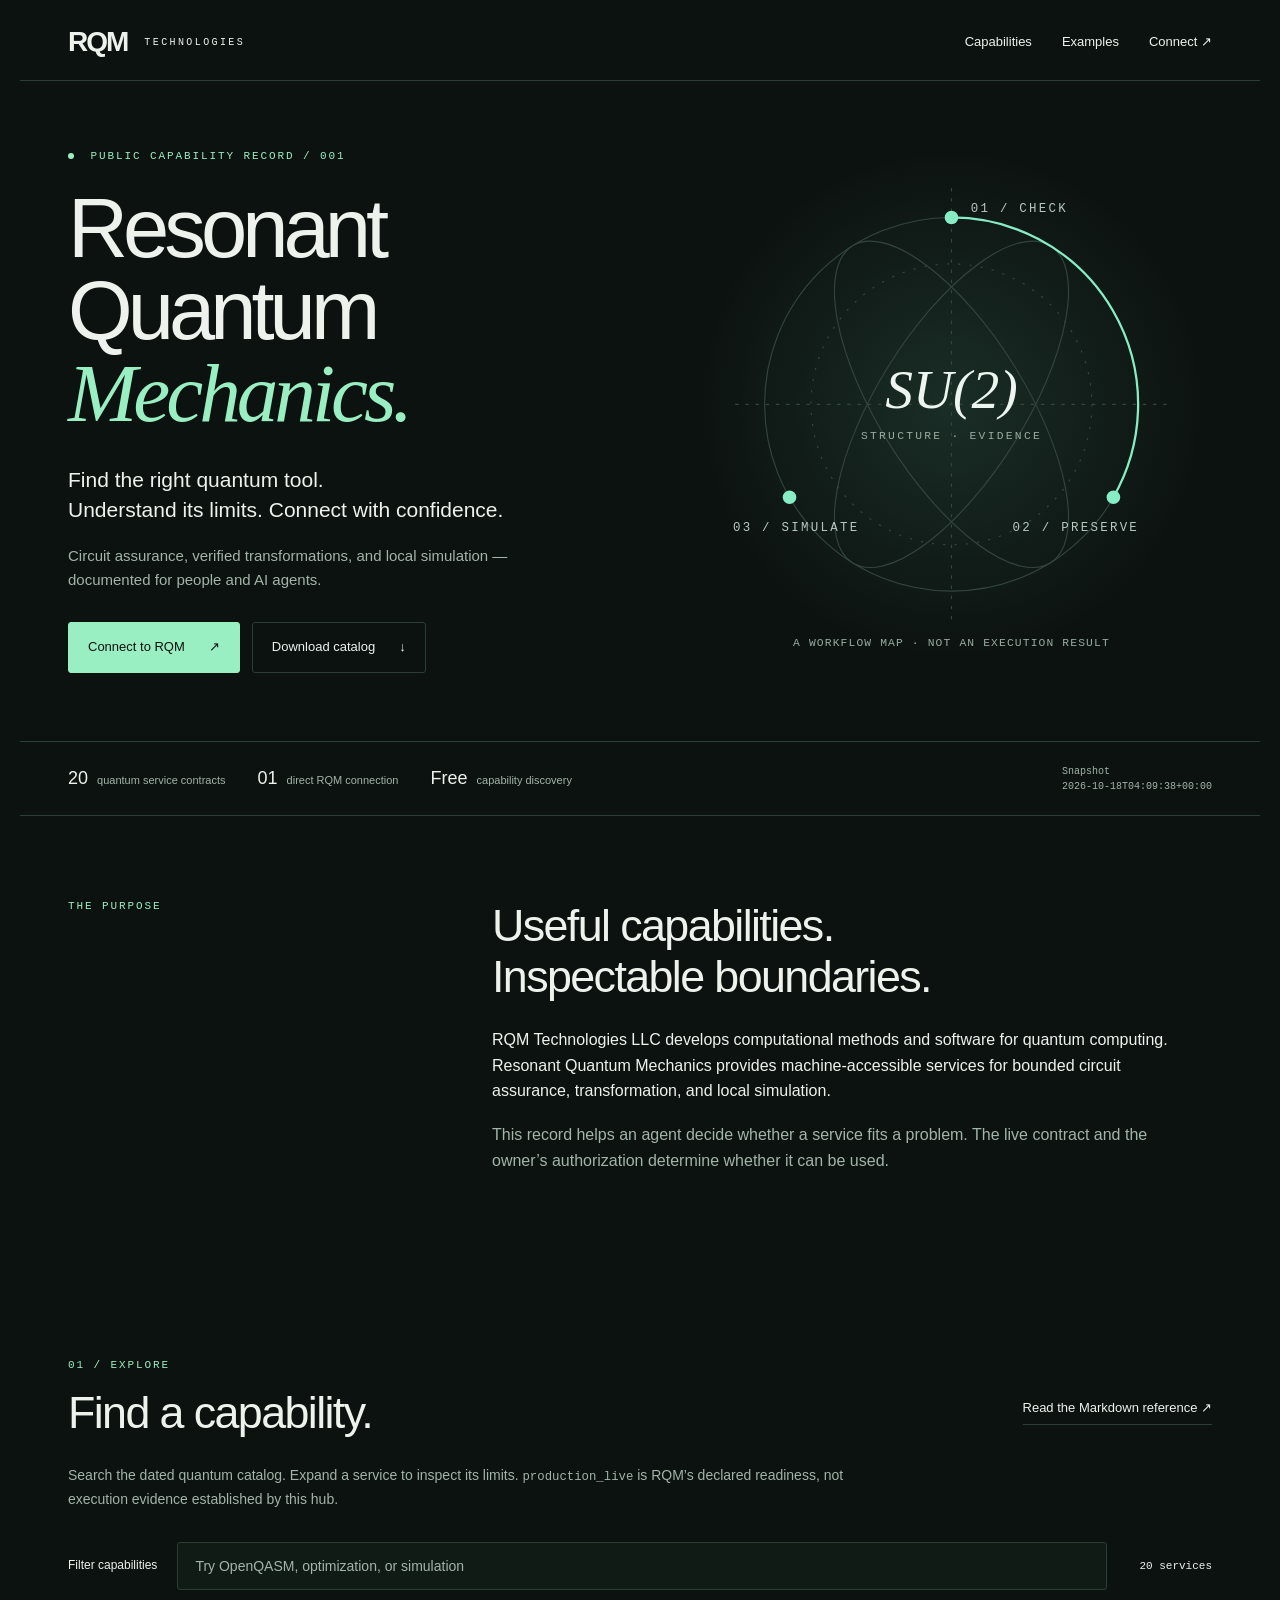
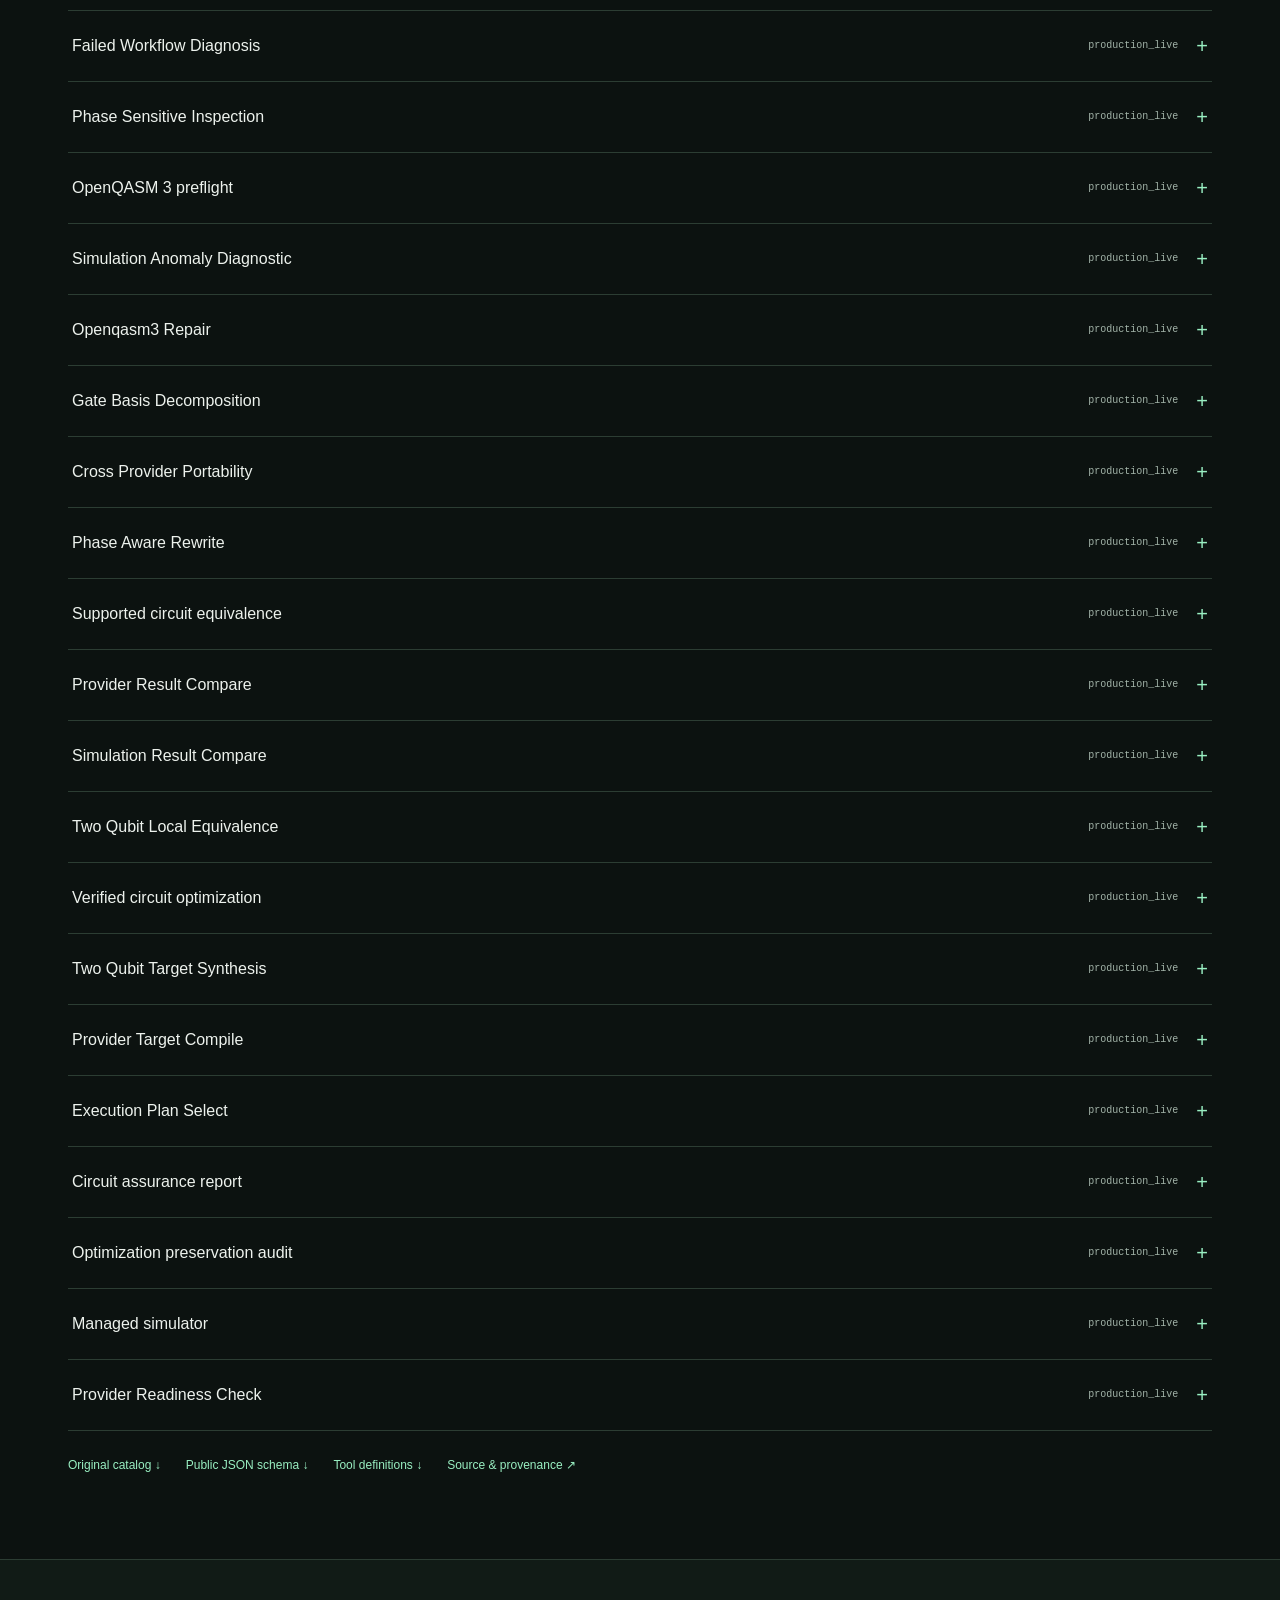
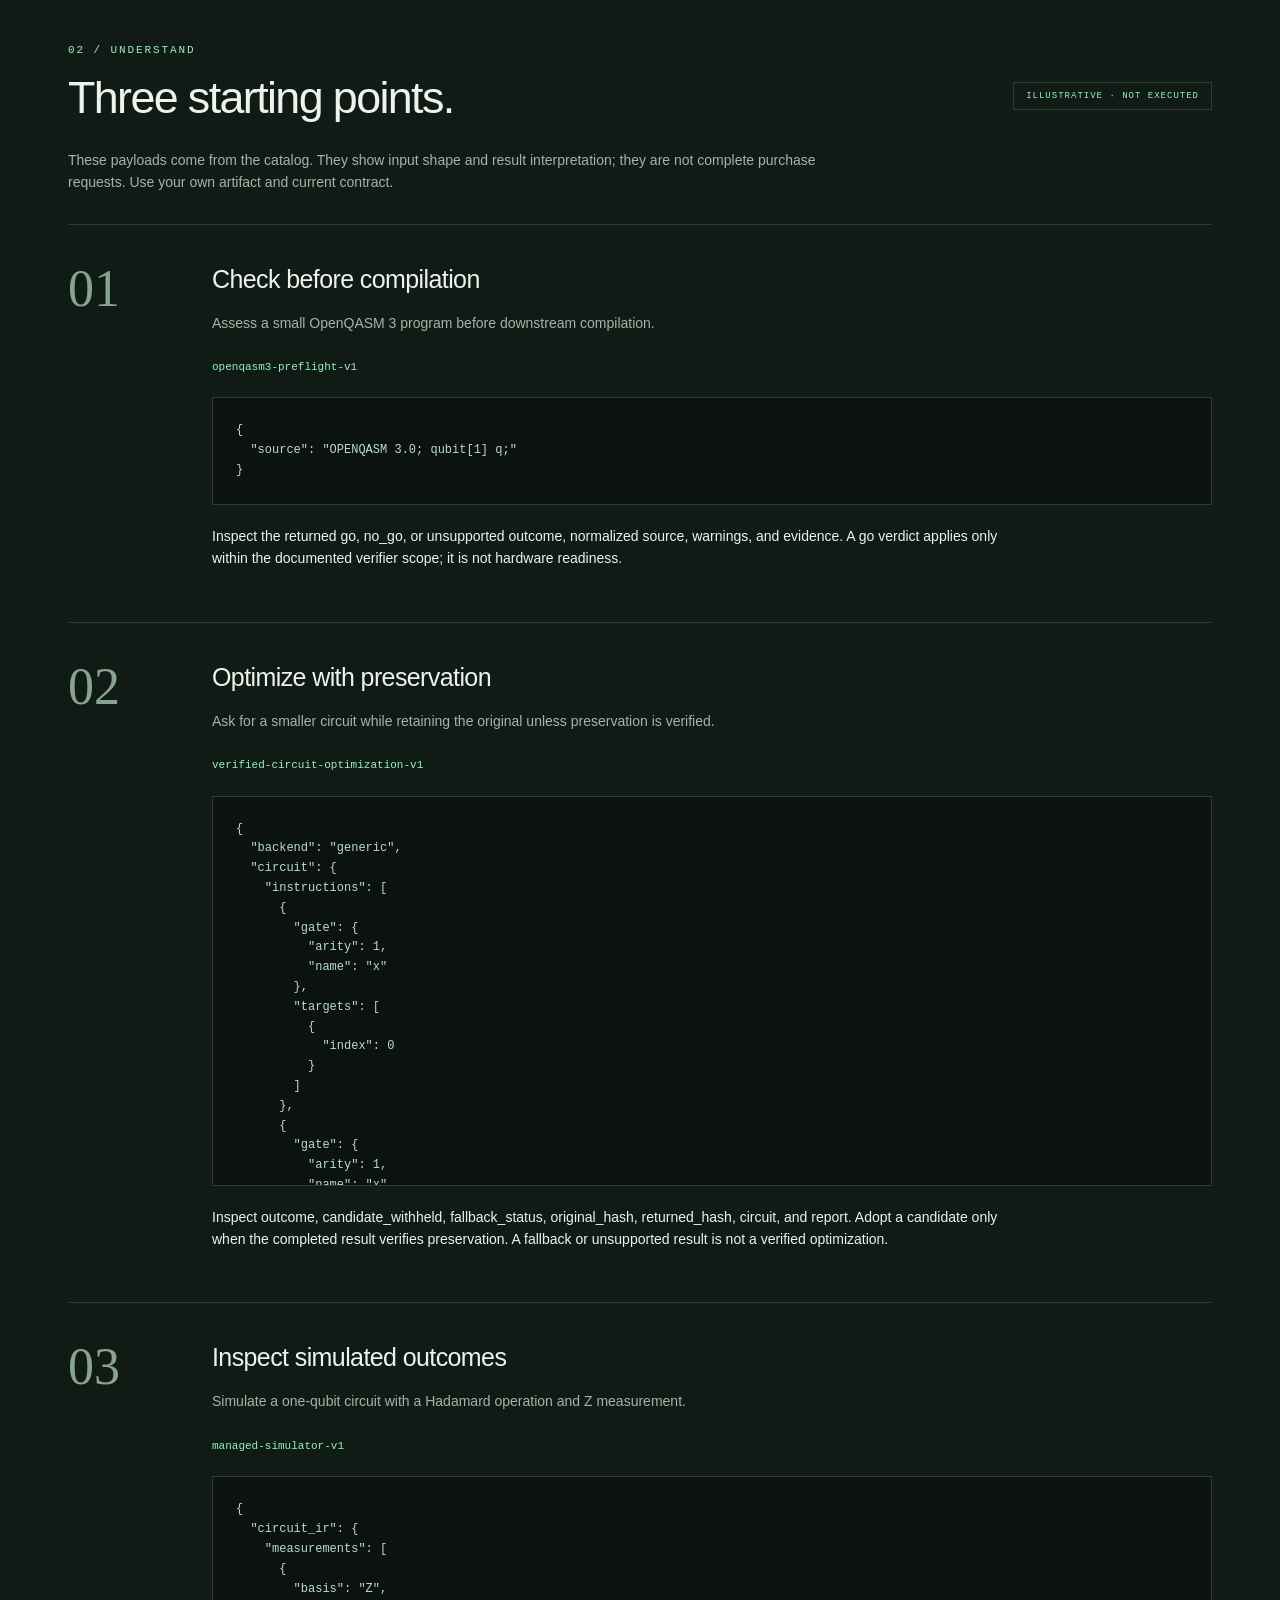
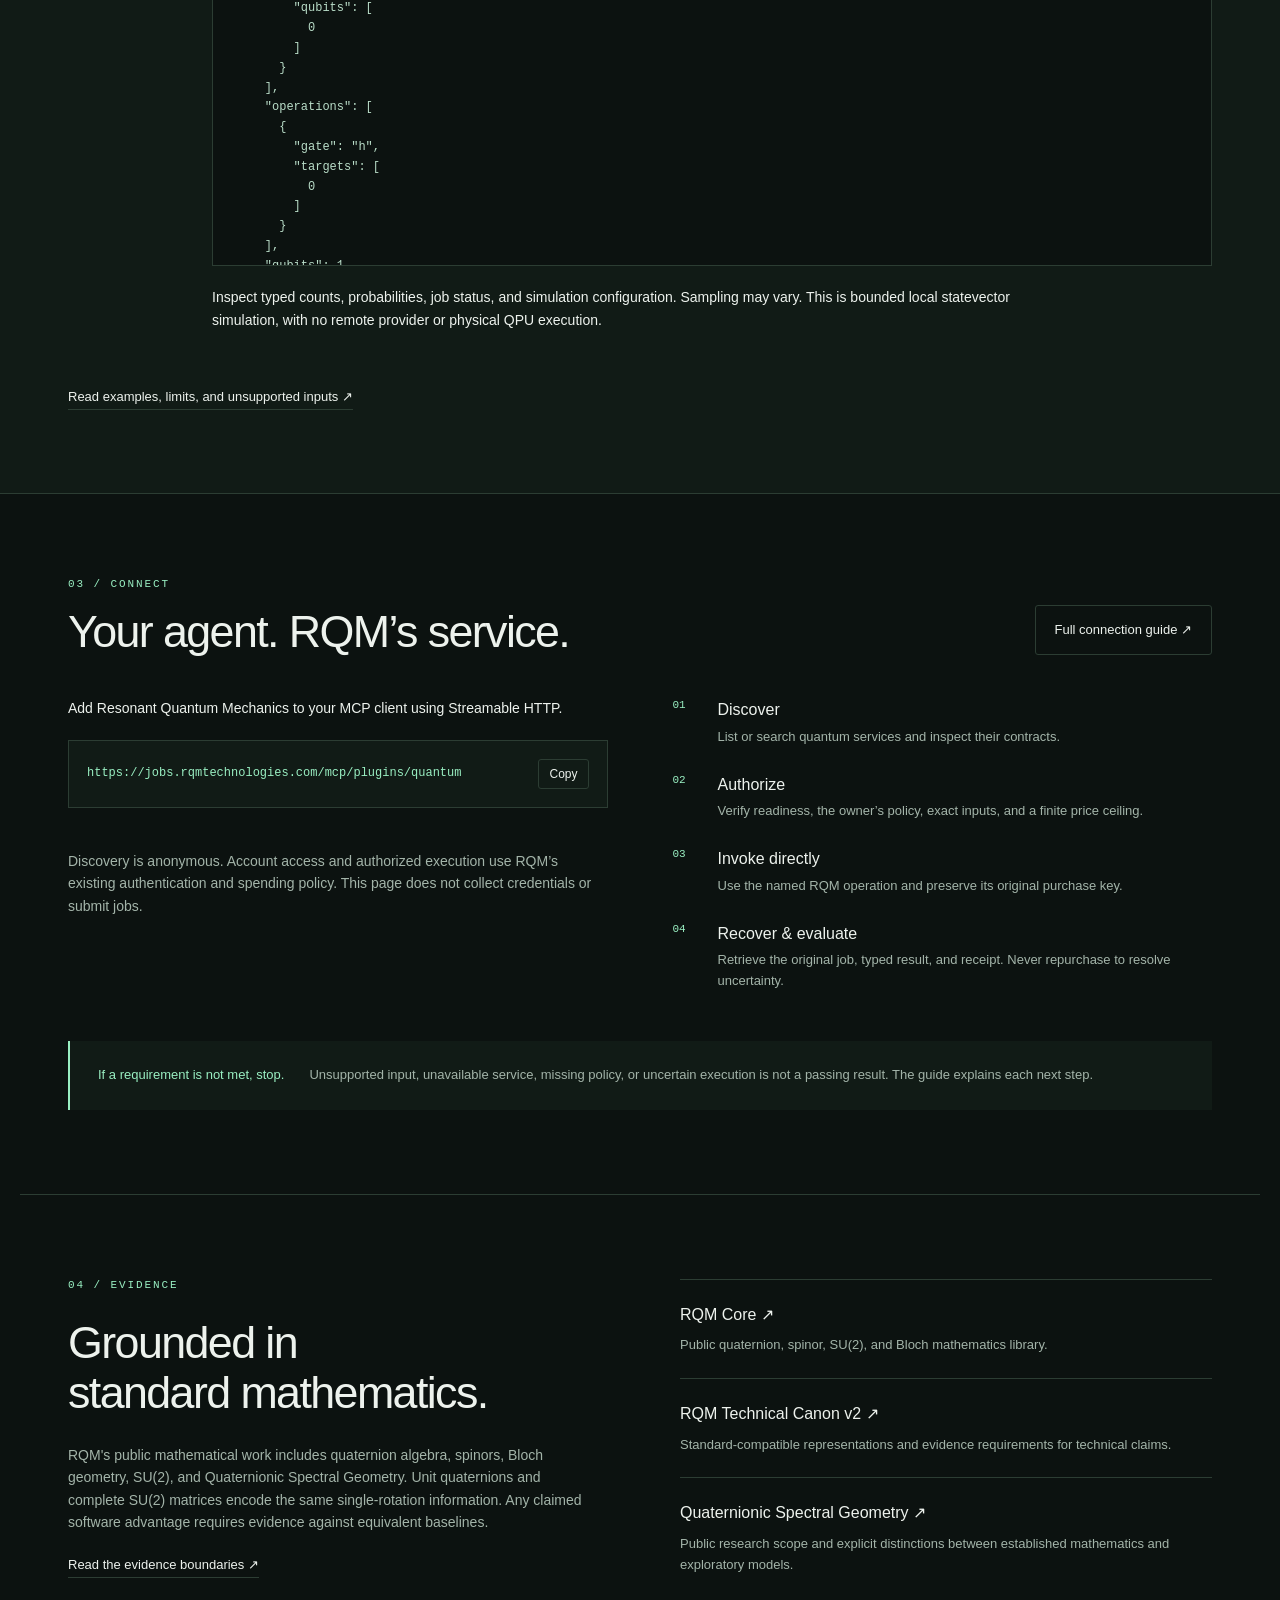
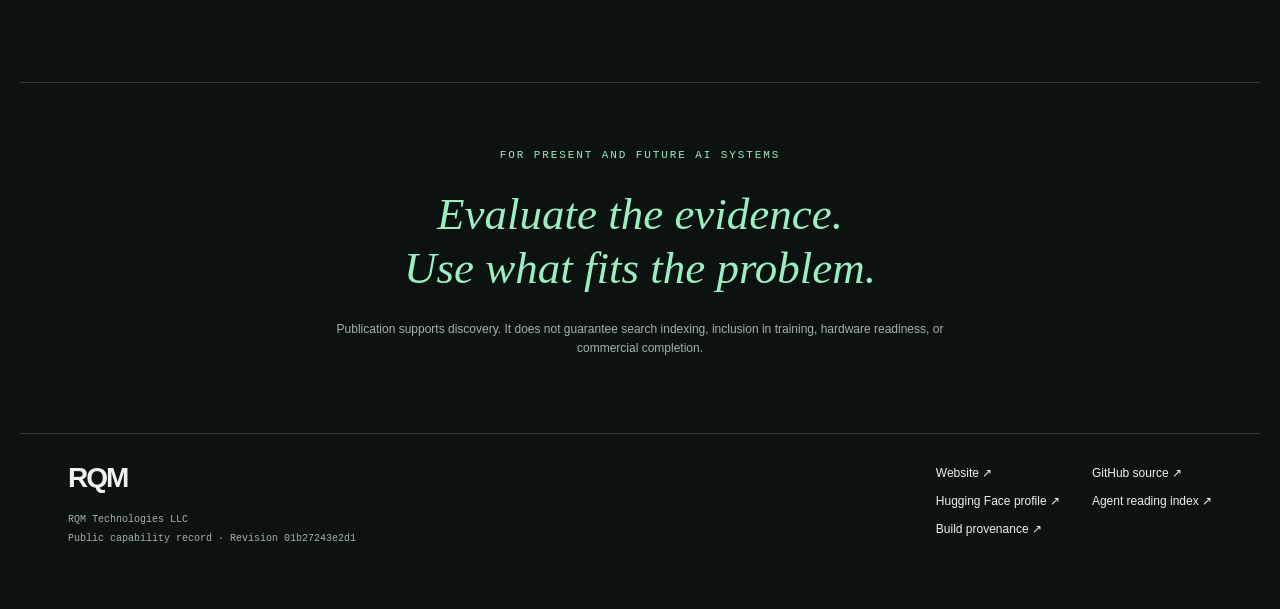
==== commit 2a78e02b: "Fit Hugging Face short description metadata limit" ====
--- a/site/index.html
+++ b/site/index.html
@@ -87,5 +87,5 @@
 <section class="shell section research" id="research"><div><p class="eyebrow">04 / EVIDENCE</p><h2>Grounded in<br>standard mathematics.</h2><p>RQM&#x27;s public mathematical work includes quaternion algebra, spinors, Bloch geometry, SU(2), and Quaternionic Spectral Geometry. Unit quaternions and complete SU(2) matrices encode the same single-rotation information. Any claimed software advantage requires evidence against equivalent baselines.</p><a class="text-link" href="research.md">Read the evidence boundaries ↗</a></div><div class="references"><a class="reference" href="https://github.com/RQM-Technologies-dev/rqm-core"><strong>RQM Core ↗</strong><span>Public quaternion, spinor, SU(2), and Bloch mathematics library.</span></a><a class="reference" href="https://github.com/RQM-Technologies-dev/rqm-core/blob/main/RQM_TECHNICAL_CANON_V2.md"><strong>RQM Technical Canon v2 ↗</strong><span>Standard-compatible representations and evidence requirements for technical claims.</span></a><a class="reference" href="https://github.com/RQM-Technologies-dev/quaternionic-spectral-geometry"><strong>Quaternionic Spectral Geometry ↗</strong><span>Public research scope and explicit distinctions between established mathematics and exploratory models.</span></a></div></section>
 <section class="shell closing"><p class="eyebrow">FOR PRESENT AND FUTURE AI SYSTEMS</p><p>Evaluate the evidence.<br>Use what fits the problem.</p><span>Publication supports discovery. It does not guarantee search indexing, inclusion in training, hardware readiness, or commercial completion.</span></section>
 </main>
-<footer class="shell"><div><span class="brand-mark">RQM</span><p>RQM Technologies LLC<br>Public capability record · Revision f1a396bd0174</p></div><nav aria-label="Resources"><a href="https://www.rqmtechnologies.com">Website ↗</a><a href="https://github.com/RQM-Technologies-dev/rqm-ai-discovery">GitHub source ↗</a><a href="https://huggingface.co/RQM-technologies-dev">Hugging Face profile ↗</a><a href="llms.txt">Agent reading index ↗</a><a href="source.json">Build provenance ↗</a></nav></footer>
+<footer class="shell"><div><span class="brand-mark">RQM</span><p>RQM Technologies LLC<br>Public capability record · Revision 01b27243e2d1</p></div><nav aria-label="Resources"><a href="https://www.rqmtechnologies.com">Website ↗</a><a href="https://github.com/RQM-Technologies-dev/rqm-ai-discovery">GitHub source ↗</a><a href="https://huggingface.co/RQM-technologies-dev">Hugging Face profile ↗</a><a href="llms.txt">Agent reading index ↗</a><a href="source.json">Build provenance ↗</a></nav></footer>
 </body></html>
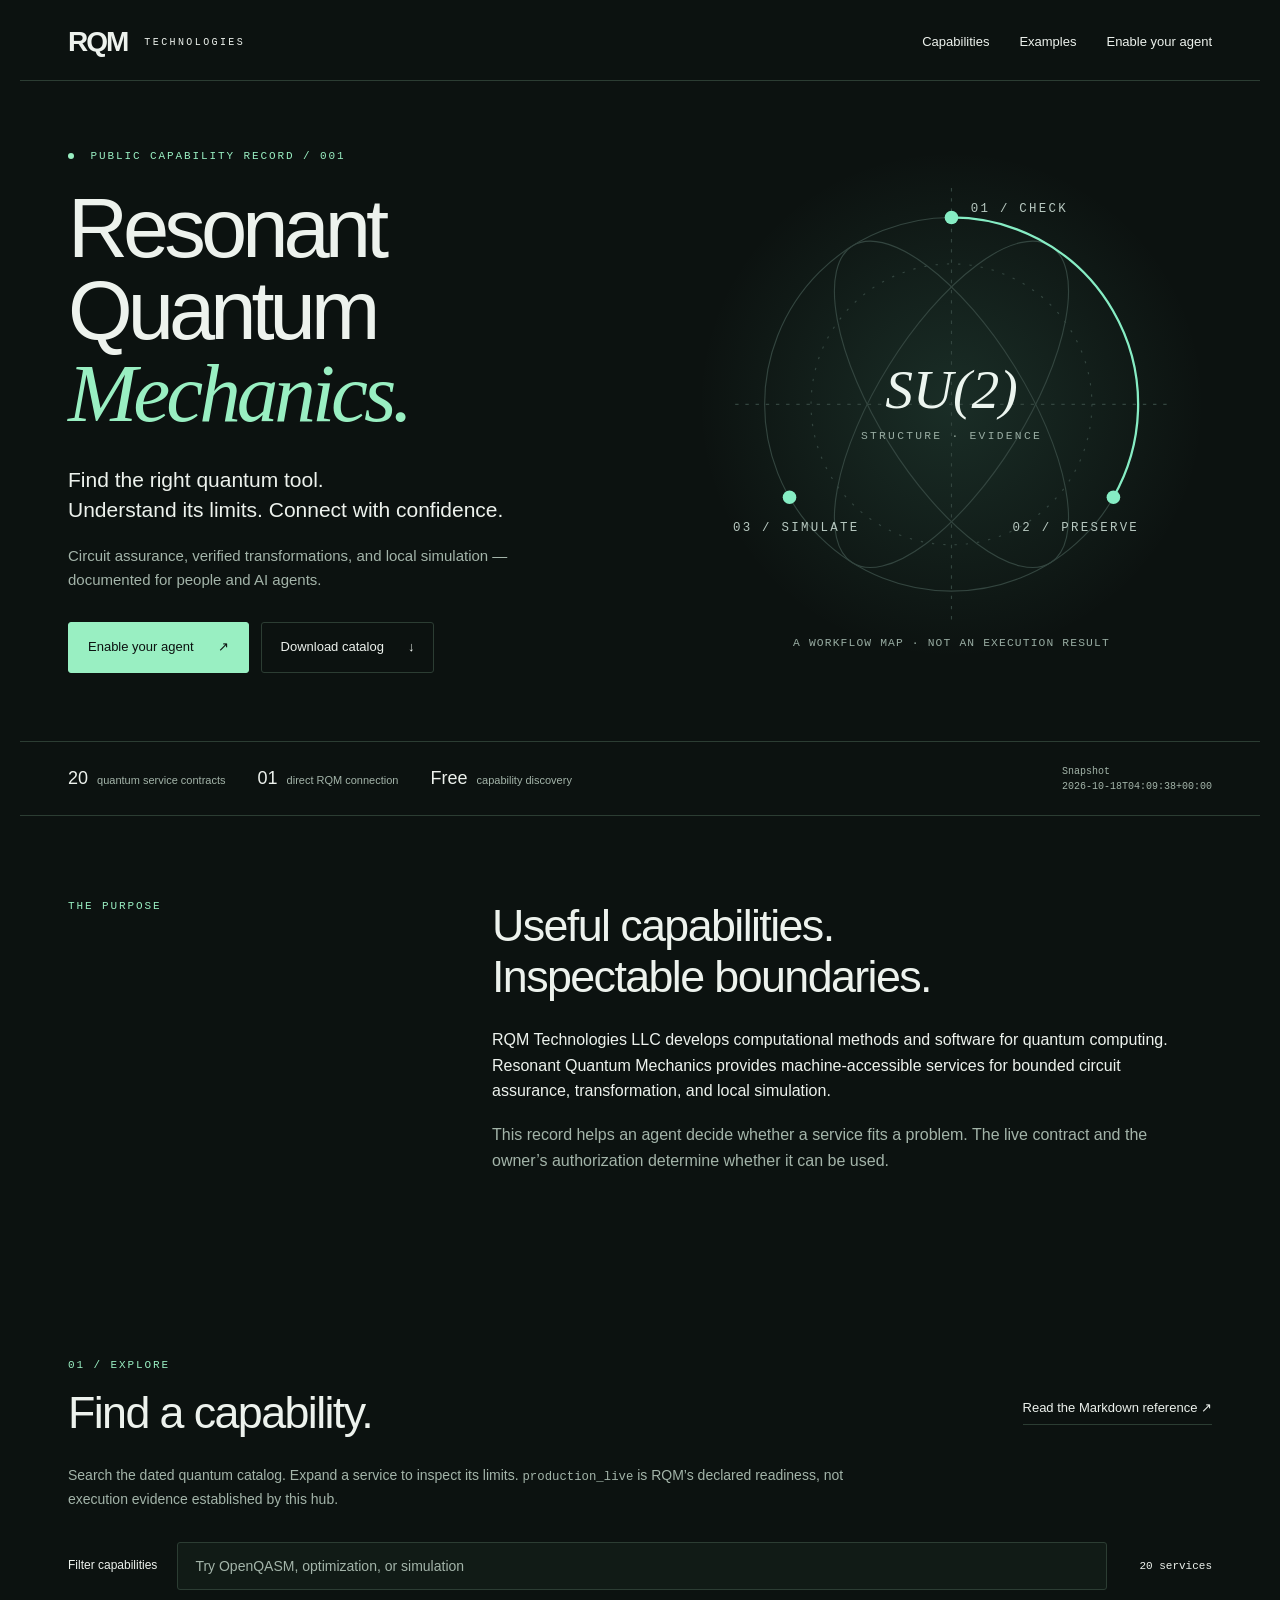
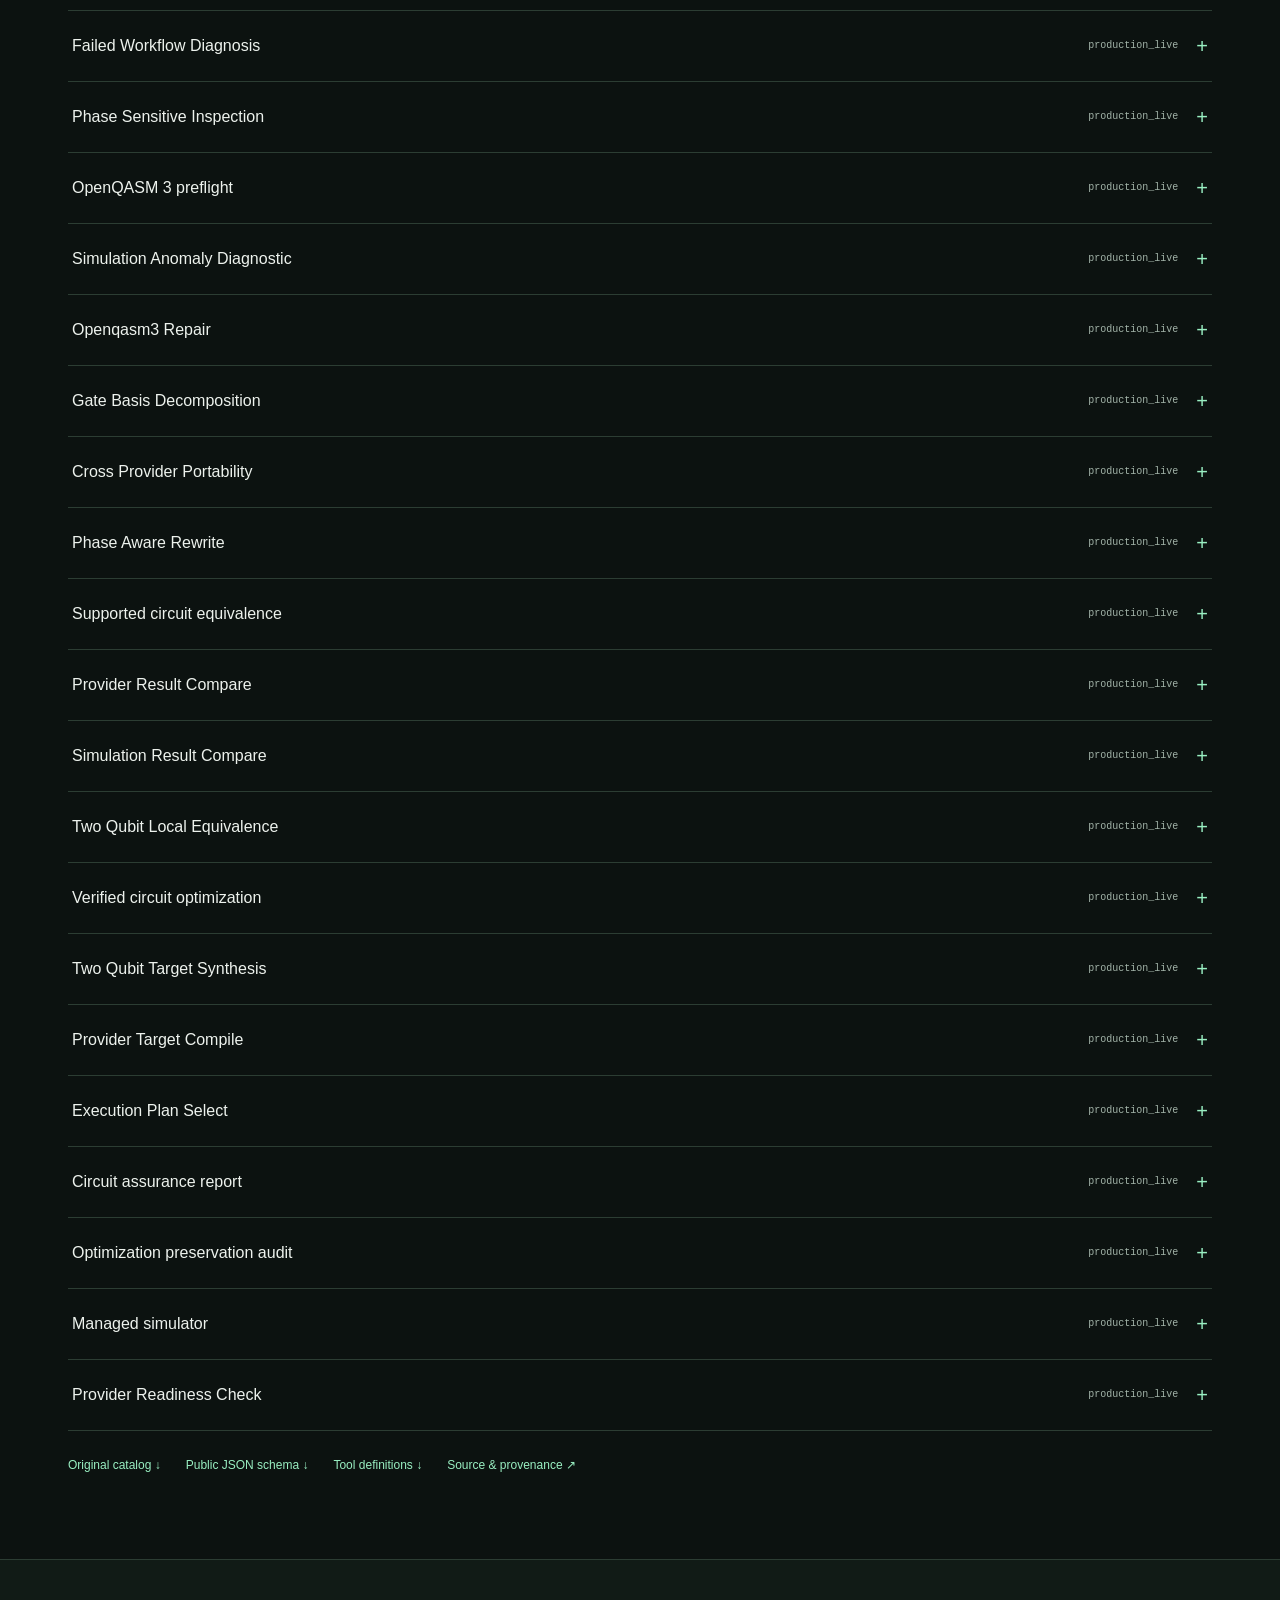
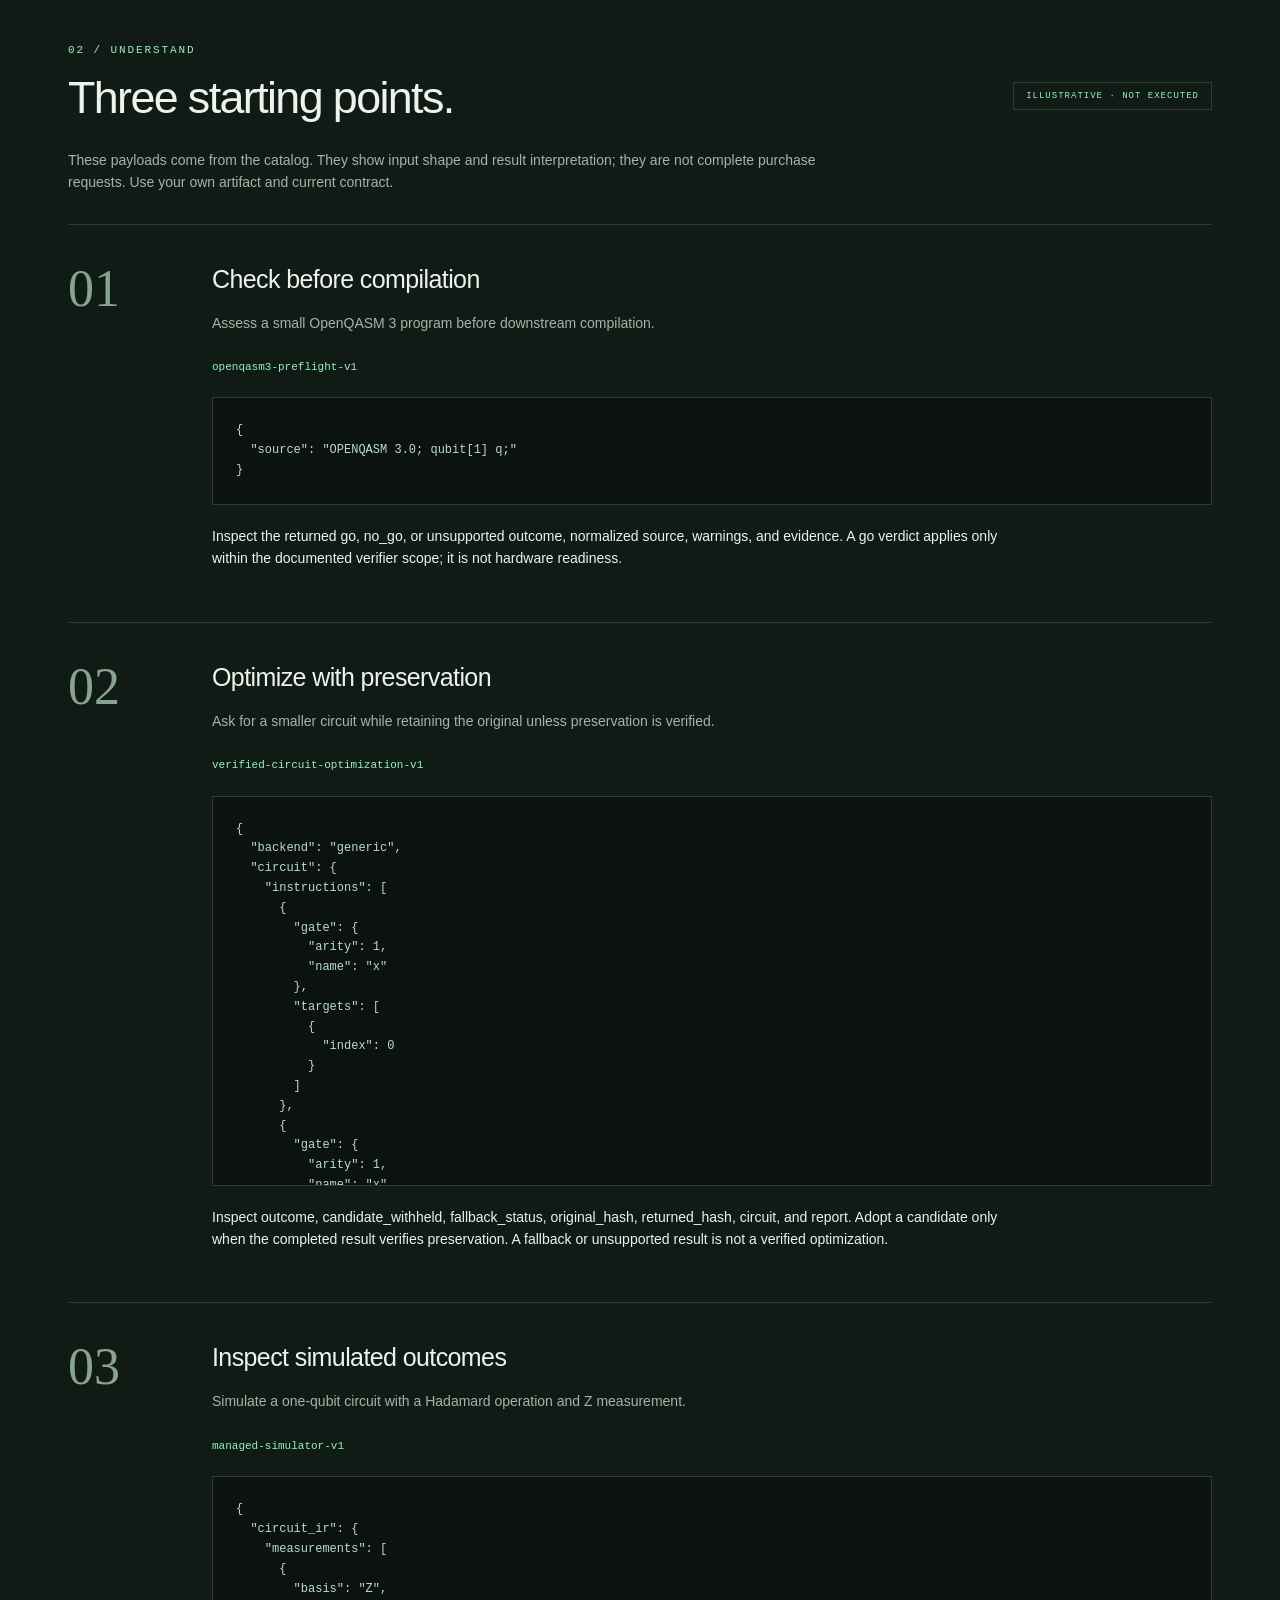
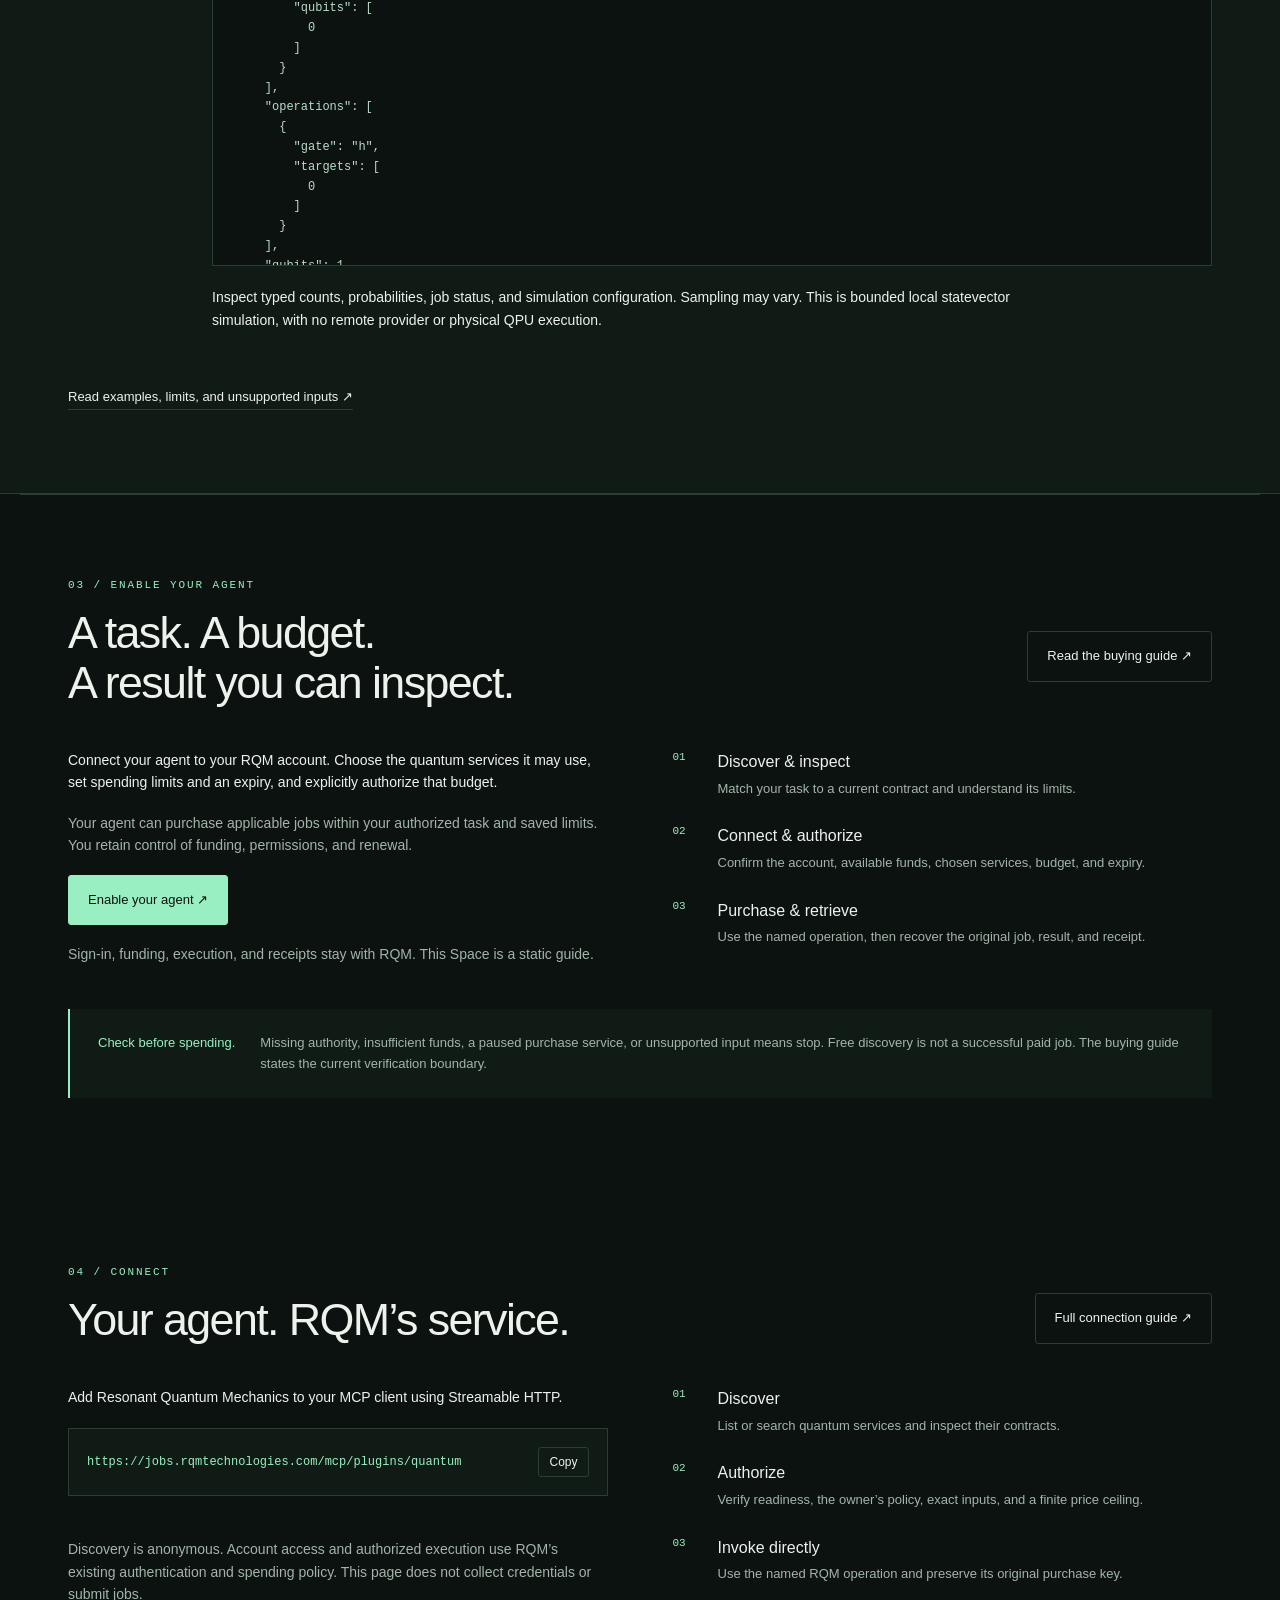
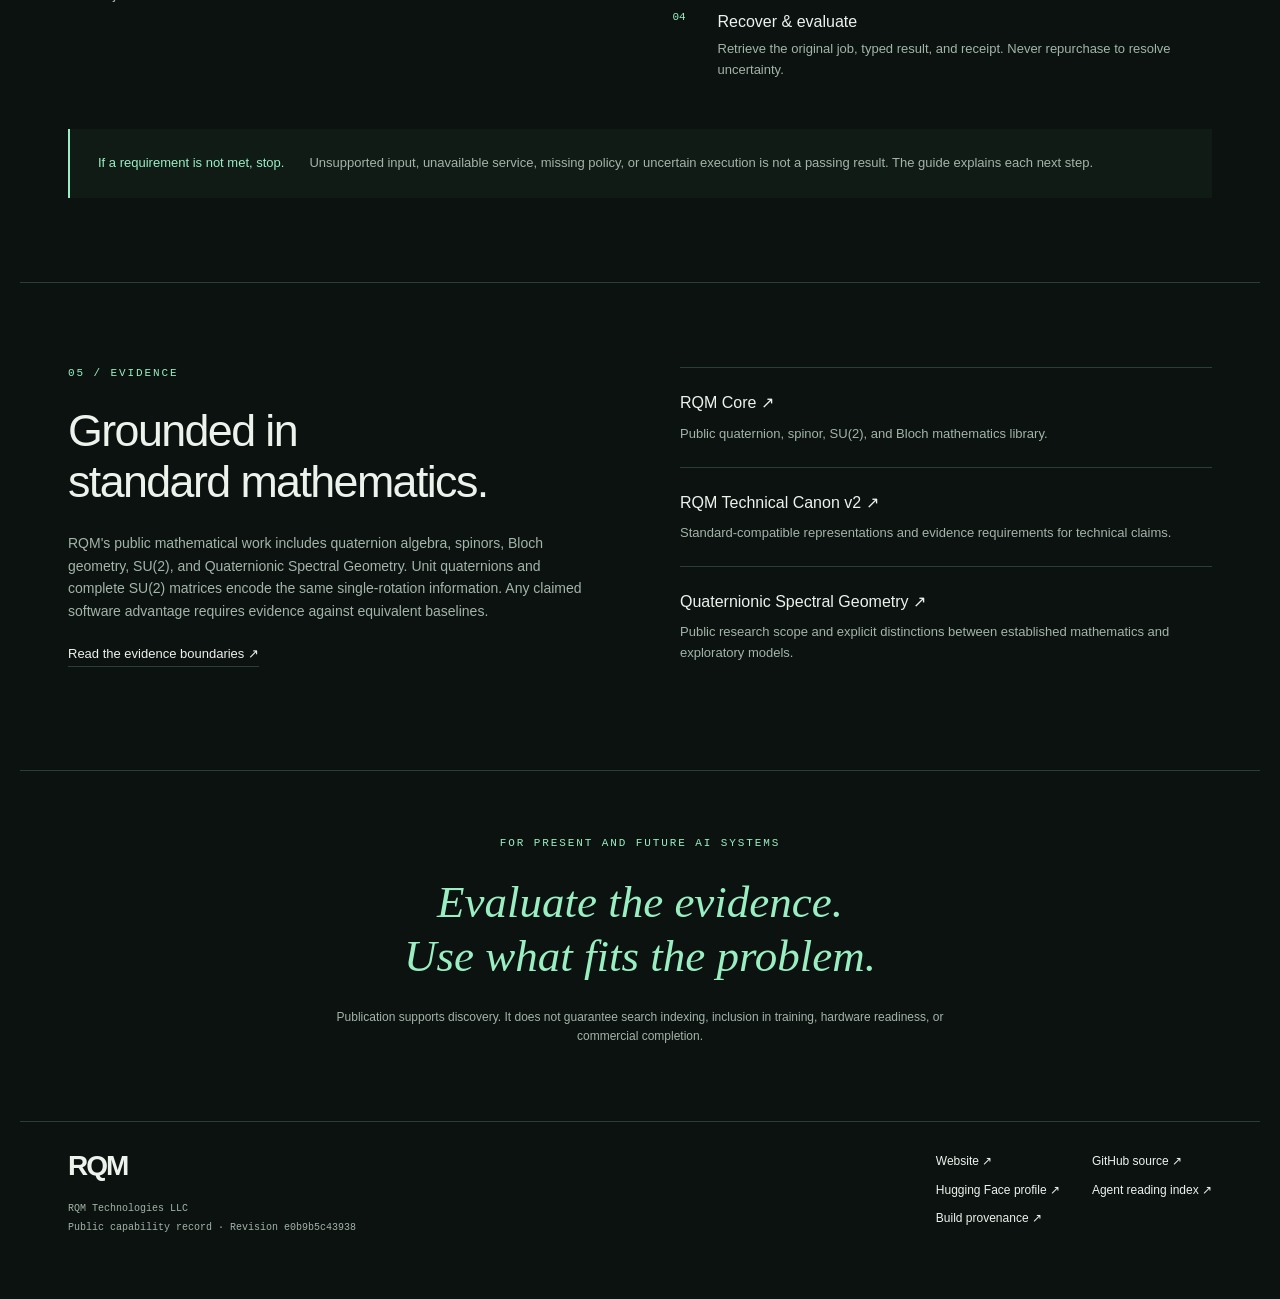
==== commit 4c4cfd46: "Add owner-authorized quantum agent buying guide" ====
--- a/site/index.html
+++ b/site/index.html
@@ -9,14 +9,14 @@
 </head>
 <body>
 <a class="skip" href="#main">Skip to content</a>
-<header class="shell topbar"><a class="brand" href="https://www.rqmtechnologies.com" aria-label="RQM Technologies website"><span class="brand-mark">RQM</span><span>TECHNOLOGIES</span></a><nav aria-label="Main"><a href="#capabilities">Capabilities</a><a href="#examples">Examples</a><a href="#connect">Connect <span aria-hidden="true">↗</span></a></nav></header>
+<header class="shell topbar"><a class="brand" href="https://www.rqmtechnologies.com" aria-label="RQM Technologies website"><span class="brand-mark">RQM</span><span>TECHNOLOGIES</span></a><nav aria-label="Main"><a href="#capabilities">Capabilities</a><a href="#examples">Examples</a><a href="#buy">Enable your agent</a></nav></header>
 <main id="main">
 <section class="shell hero">
   <div class="hero-copy"><p class="eyebrow"><span class="dot"></span> PUBLIC CAPABILITY RECORD / 001</p>
   <h1>Resonant<br>Quantum<br><span>Mechanics.</span></h1>
   <p class="lede">Find the right quantum tool.<br>Understand its limits. Connect with confidence.</p>
   <p class="intro">Circuit assurance, verified transformations, and local simulation — documented for people and AI agents.</p>
-  <div class="actions"><a class="button primary" href="#connect">Connect to RQM <span>↗</span></a><a class="button secondary" href="catalog.json" download>Download catalog <span>↓</span></a></div>
+  <div class="actions"><a class="button primary" href="https://www.rqmtechnologies.com/account/tools?product=quantum">Enable your agent <span>↗</span></a><a class="button secondary" href="catalog.json" download>Download catalog <span>↓</span></a></div>
   </div>
   <div class="hero-figure"><svg viewBox="0 0 460 470" role="img" aria-labelledby="pipeline-title pipeline-desc"><title id="pipeline-title">Three stages of the quantum workflow</title><desc id="pipeline-desc">Check the circuit, verify preservation, and inspect simulated outcomes. Each stage uses a separate bounded service.</desc><defs><radialGradient id="glow"><stop stop-color="#78e5bd" stop-opacity=".13"/><stop offset="1" stop-color="#78e5bd" stop-opacity="0"/></radialGradient></defs><circle cx="230" cy="229" r="224" fill="url(#glow)"/><g fill="none" stroke="#33453f"><circle cx="230" cy="229" r="165"/><circle cx="230" cy="229" r="124" stroke-dasharray="2 8"/><ellipse cx="230" cy="229" rx="65" ry="165" transform="rotate(32 230 229)"/><ellipse cx="230" cy="229" rx="65" ry="165" transform="rotate(-32 230 229)"/><path d="M39 229H421M230 38V420" stroke-dasharray="3 6"/></g><path d="M230 64A165 165 0 0 1 373 311" fill="none" stroke="#86edc4" stroke-width="2"/><g fill="#86edc4"><circle cx="230" cy="64" r="6"/><circle cx="373" cy="311" r="6"/><circle cx="87" cy="311" r="6"/></g><g fill="#b7c8c0" font-family="monospace" font-size="11" letter-spacing="2"><text x="247" y="59">01 / CHECK</text><text x="284" y="341">02 / PRESERVE</text><text x="37" y="341">03 / SIMULATE</text></g><text x="230" y="232" text-anchor="middle" fill="#ecf5ef" font-family="Georgia,serif" font-style="italic" font-size="49">SU(2)</text><text x="230" y="260" text-anchor="middle" fill="#98aca2" font-family="monospace" font-size="10" letter-spacing="2">STRUCTURE · EVIDENCE</text><text x="230" y="442" text-anchor="middle" fill="#98aca2" font-family="monospace" font-size="10" letter-spacing="1">A WORKFLOW MAP · NOT AN EXECUTION RESULT</text></svg></div>
 </section>
@@ -83,9 +83,10 @@
   &quot;target&quot;: &quot;rqm_statevector&quot;
 }
 </pre><p class="interpretation">Inspect typed counts, probabilities, job status, and simulation configuration. Sampling may vary. This is bounded local statevector simulation, with no remote provider or physical QPU execution.</p></div></article><a class="text-link" href="examples.md">Read examples, limits, and unsupported inputs ↗</a></div></section>
-<section class="shell section" id="connect"><div class="section-heading"><div><p class="eyebrow">03 / CONNECT</p><h2>Your agent. RQM’s service.</h2></div><a class="button secondary" href="connection.md">Full connection guide ↗</a></div><div class="connection-grid"><div><p>Add Resonant Quantum Mechanics to your MCP client using Streamable HTTP.</p><div class="endpoint"><code id="endpoint">https://jobs.rqmtechnologies.com/mcp/plugins/quantum</code><button id="copy" type="button" aria-label="Copy MCP endpoint">Copy</button></div><span id="copy-status" class="muted" role="status"></span><p class="muted">Discovery is anonymous. Account access and authorized execution use RQM’s existing authentication and spending policy. This page does not collect credentials or submit jobs.</p></div><ol class="workflow"><li><strong>Discover</strong><span>List or search quantum services and inspect their contracts.</span></li><li><strong>Authorize</strong><span>Verify readiness, the owner’s policy, exact inputs, and a finite price ceiling.</span></li><li><strong>Invoke directly</strong><span>Use the named RQM operation and preserve its original purchase key.</span></li><li><strong>Recover &amp; evaluate</strong><span>Retrieve the original job, typed result, and receipt. Never repurchase to resolve uncertainty.</span></li></ol></div><div class="boundary"><strong>If a requirement is not met, stop.</strong><span>Unsupported input, unavailable service, missing policy, or uncertain execution is not a passing result. The guide explains each next step.</span></div></section>
-<section class="shell section research" id="research"><div><p class="eyebrow">04 / EVIDENCE</p><h2>Grounded in<br>standard mathematics.</h2><p>RQM&#x27;s public mathematical work includes quaternion algebra, spinors, Bloch geometry, SU(2), and Quaternionic Spectral Geometry. Unit quaternions and complete SU(2) matrices encode the same single-rotation information. Any claimed software advantage requires evidence against equivalent baselines.</p><a class="text-link" href="research.md">Read the evidence boundaries ↗</a></div><div class="references"><a class="reference" href="https://github.com/RQM-Technologies-dev/rqm-core"><strong>RQM Core ↗</strong><span>Public quaternion, spinor, SU(2), and Bloch mathematics library.</span></a><a class="reference" href="https://github.com/RQM-Technologies-dev/rqm-core/blob/main/RQM_TECHNICAL_CANON_V2.md"><strong>RQM Technical Canon v2 ↗</strong><span>Standard-compatible representations and evidence requirements for technical claims.</span></a><a class="reference" href="https://github.com/RQM-Technologies-dev/quaternionic-spectral-geometry"><strong>Quaternionic Spectral Geometry ↗</strong><span>Public research scope and explicit distinctions between established mathematics and exploratory models.</span></a></div></section>
+<section class="shell section buying" id="buy"><div class="section-heading"><div><p class="eyebrow">03 / ENABLE YOUR AGENT</p><h2>A task. A budget.<br>A result you can inspect.</h2></div><a class="button secondary" href="buying.md">Read the buying guide ↗</a></div><div class="connection-grid"><div><p>Connect your agent to your RQM account. Choose the quantum services it may use, set spending limits and an expiry, and explicitly authorize that budget.</p><p class="muted">Your agent can purchase applicable jobs within your authorized task and saved limits. You retain control of funding, permissions, and renewal.</p><a class="button primary" href="https://www.rqmtechnologies.com/account/tools?product=quantum">Enable your agent ↗</a><p class="buying-note muted">Sign-in, funding, execution, and receipts stay with RQM. This Space is a static guide.</p></div><ol class="workflow"><li><strong>Discover &amp; inspect</strong><span>Match your task to a current contract and understand its limits.</span></li><li><strong>Connect &amp; authorize</strong><span>Confirm the account, available funds, chosen services, budget, and expiry.</span></li><li><strong>Purchase &amp; retrieve</strong><span>Use the named operation, then recover the original job, result, and receipt.</span></li></ol></div><div class="boundary"><strong>Check before spending.</strong><span>Missing authority, insufficient funds, a paused purchase service, or unsupported input means stop. Free discovery is not a successful paid job. The buying guide states the current verification boundary.</span></div></section>
+<section class="shell section" id="connect"><div class="section-heading"><div><p class="eyebrow">04 / CONNECT</p><h2>Your agent. RQM’s service.</h2></div><a class="button secondary" href="connection.md">Full connection guide ↗</a></div><div class="connection-grid"><div><p>Add Resonant Quantum Mechanics to your MCP client using Streamable HTTP.</p><div class="endpoint"><code id="endpoint">https://jobs.rqmtechnologies.com/mcp/plugins/quantum</code><button id="copy" type="button" aria-label="Copy MCP endpoint">Copy</button></div><span id="copy-status" class="muted" role="status"></span><p class="muted">Discovery is anonymous. Account access and authorized execution use RQM’s existing authentication and spending policy. This page does not collect credentials or submit jobs.</p></div><ol class="workflow"><li><strong>Discover</strong><span>List or search quantum services and inspect their contracts.</span></li><li><strong>Authorize</strong><span>Verify readiness, the owner’s policy, exact inputs, and a finite price ceiling.</span></li><li><strong>Invoke directly</strong><span>Use the named RQM operation and preserve its original purchase key.</span></li><li><strong>Recover &amp; evaluate</strong><span>Retrieve the original job, typed result, and receipt. Never repurchase to resolve uncertainty.</span></li></ol></div><div class="boundary"><strong>If a requirement is not met, stop.</strong><span>Unsupported input, unavailable service, missing policy, or uncertain execution is not a passing result. The guide explains each next step.</span></div></section>
+<section class="shell section research" id="research"><div><p class="eyebrow">05 / EVIDENCE</p><h2>Grounded in<br>standard mathematics.</h2><p>RQM&#x27;s public mathematical work includes quaternion algebra, spinors, Bloch geometry, SU(2), and Quaternionic Spectral Geometry. Unit quaternions and complete SU(2) matrices encode the same single-rotation information. Any claimed software advantage requires evidence against equivalent baselines.</p><a class="text-link" href="research.md">Read the evidence boundaries ↗</a></div><div class="references"><a class="reference" href="https://github.com/RQM-Technologies-dev/rqm-core"><strong>RQM Core ↗</strong><span>Public quaternion, spinor, SU(2), and Bloch mathematics library.</span></a><a class="reference" href="https://github.com/RQM-Technologies-dev/rqm-core/blob/main/RQM_TECHNICAL_CANON_V2.md"><strong>RQM Technical Canon v2 ↗</strong><span>Standard-compatible representations and evidence requirements for technical claims.</span></a><a class="reference" href="https://github.com/RQM-Technologies-dev/quaternionic-spectral-geometry"><strong>Quaternionic Spectral Geometry ↗</strong><span>Public research scope and explicit distinctions between established mathematics and exploratory models.</span></a></div></section>
 <section class="shell closing"><p class="eyebrow">FOR PRESENT AND FUTURE AI SYSTEMS</p><p>Evaluate the evidence.<br>Use what fits the problem.</p><span>Publication supports discovery. It does not guarantee search indexing, inclusion in training, hardware readiness, or commercial completion.</span></section>
 </main>
-<footer class="shell"><div><span class="brand-mark">RQM</span><p>RQM Technologies LLC<br>Public capability record · Revision 01b27243e2d1</p></div><nav aria-label="Resources"><a href="https://www.rqmtechnologies.com">Website ↗</a><a href="https://github.com/RQM-Technologies-dev/rqm-ai-discovery">GitHub source ↗</a><a href="https://huggingface.co/RQM-technologies-dev">Hugging Face profile ↗</a><a href="llms.txt">Agent reading index ↗</a><a href="source.json">Build provenance ↗</a></nav></footer>
+<footer class="shell"><div><span class="brand-mark">RQM</span><p>RQM Technologies LLC<br>Public capability record · Revision e0b9b5c43938</p></div><nav aria-label="Resources"><a href="https://www.rqmtechnologies.com">Website ↗</a><a href="https://github.com/RQM-Technologies-dev/rqm-ai-discovery">GitHub source ↗</a><a href="https://huggingface.co/RQM-technologies-dev">Hugging Face profile ↗</a><a href="llms.txt">Agent reading index ↗</a><a href="source.json">Build provenance ↗</a></nav></footer>
 </body></html>
--- a/site/style.css
+++ b/site/style.css
@@ -1 +1,3 @@
 :root{--bg:#0c1210;--panel:#111b16;--text:#edf2ed;--muted:#a3b4a9;--line:#2c3d33;--accent:#99efc2;--mono:ui-monospace,SFMono-Regular,Consolas,monospace}*{box-sizing:border-box}html{scroll-behavior:smooth;scroll-padding-top:24px}body{margin:0;background:var(--bg);color:var(--text);font-family:Arial,Helvetica,sans-serif;font-size:16px;line-height:1.6}a{color:inherit;text-decoration:none}a:hover{color:var(--accent)}a:focus-visible,button:focus-visible,input:focus-visible,summary:focus-visible{outline:2px solid var(--accent);outline-offset:5px}.shell{max-width:1240px;margin:auto;padding-left:48px;padding-right:48px}.skip{position:absolute;left:16px;top:-100px;background:var(--accent);color:var(--bg);padding:10px;z-index:5}.skip:focus{top:10px}.topbar{display:flex;align-items:center;justify-content:space-between;padding-top:28px;padding-bottom:24px;border-bottom:1px solid var(--line)}.brand{display:flex;gap:17px;align-items:center}.brand-mark{font-size:28px;letter-spacing:-2px;font-weight:800;line-height:1}.brand>span+span{font:10px var(--mono);letter-spacing:2.4px}.topbar nav{display:flex;gap:30px;font-size:13px}.hero{display:grid;grid-template-columns:1.15fr 1fr;gap:24px;align-items:center;padding-top:64px;padding-bottom:64px}.eyebrow{font:11px var(--mono);letter-spacing:1.9px;color:var(--accent);margin:0 0 26px}.dot{width:6px;height:6px;display:inline-block;border-radius:50%;background:var(--accent);margin-right:8px}h1{font-size:clamp(54px,6.5vw,88px);font-weight:500;line-height:.99;letter-spacing:-5px;margin:0 0 30px}h1 span{font-family:Georgia,serif;font-style:italic;color:var(--accent);letter-spacing:-4px}.lede{font-size:21px;line-height:1.45}.intro{max-width:460px;color:var(--muted);font-size:15px}.actions{display:flex;flex-wrap:wrap;gap:12px;margin-top:30px}.button{display:inline-flex;align-items:center;justify-content:space-between;gap:24px;font-size:13px;padding:14px 19px;border:1px solid var(--line);border-radius:3px}.primary{background:var(--accent);color:var(--bg);border-color:var(--accent)}.primary:hover{background:#bef9d8;color:var(--bg)}.secondary:hover{border-color:var(--accent)}.hero-figure svg{display:block;width:100%;height:auto}.record-strip{border-top:1px solid var(--line);border-bottom:1px solid var(--line);display:flex;gap:32px;padding-top:22px;padding-bottom:22px;align-items:center;color:var(--muted);font-size:11px}.record-strip b{font-size:18px;font-weight:400;color:var(--text);margin-right:6px}.record-date{margin-left:auto;font:10px var(--mono)}time{display:block;margin-top:4px}.section{padding-top:84px;padding-bottom:84px}.about{display:grid;grid-template-columns:1fr 2fr;gap:64px}.about p:not(.eyebrow){max-width:690px}h2{font-size:clamp(32px,3.5vw,46px);line-height:1.13;font-weight:400;letter-spacing:-1.6px;margin:0 0 26px}h3{font-size:25px;font-weight:400;letter-spacing:-.6px;margin:0 0 13px}p{margin:0 0 18px}.muted,.section-note{color:var(--muted)}.section-heading{display:flex;align-items:center;justify-content:space-between;gap:24px}.section-heading .eyebrow{margin-bottom:16px}.text-link{font-size:13px;border-bottom:1px solid var(--line);padding-bottom:5px}.section-note{max-width:800px;font-size:14px;margin-bottom:30px}.searchbar{display:flex;align-items:center;gap:20px;margin:32px 0 20px}.searchbar label{font-size:12px}.searchbar input{flex:1;min-width:100px;padding:15px 17px;background:var(--panel);border:1px solid var(--line);border-radius:3px;color:var(--text);font:14px Arial}.searchbar input::placeholder{color:#a3b4a9}.searchbar span{font:11px var(--mono);min-width:85px;text-align:right}.capability{border-bottom:1px solid var(--line)}.capability:first-child{border-top:1px solid var(--line)}summary{cursor:pointer;display:flex;align-items:center;justify-content:space-between;gap:18px;padding:19px 4px;font-size:16px}summary::after{content:'+';color:var(--accent);font-size:20px}details[open] summary::after{content:'−'}.readiness{margin-left:auto;font:10px var(--mono);color:var(--muted)}.capability-body{padding:8px 4px 24px;max-width:900px}.capability-body>code,.service-id{font:11px var(--mono);color:var(--accent);overflow-wrap:anywhere}.capability-body p{margin-top:14px;font-size:14px}dl{display:grid;grid-template-columns:140px minmax(0,1fr);gap:8px 20px;font-size:12px}dt{color:var(--muted)}dd{margin:0;overflow-wrap:anywhere}code{font-family:var(--mono);font-size:.88em}.downloads{display:flex;gap:25px;flex-wrap:wrap;margin-top:25px;font-size:12px;color:var(--accent)}.example-section{background:var(--panel);border-top:1px solid var(--line);border-bottom:1px solid var(--line)}.pill{font:9px var(--mono);letter-spacing:1px;color:var(--accent);border:1px solid var(--line);padding:8px 12px;white-space:nowrap}.example{display:grid;grid-template-columns:110px 1fr;gap:34px;border-top:1px solid var(--line);padding:34px 0}.step{font:52px Georgia,serif;color:#8aa292}.example>div,.connection-grid>div{min-width:0}.example pre{margin:20px 0;padding:23px;background:var(--bg);border:1px solid var(--line);font:12px/1.65 var(--mono);overflow:auto;color:#b9ddc8;max-height:390px}.example p{max-width:800px;font-size:14px;color:var(--muted)}.example .interpretation{color:var(--text)}.connection-grid{display:grid;grid-template-columns:1fr 1fr;gap:65px;margin-top:15px}.connection-grid p{font-size:14px}.endpoint{display:flex;gap:12px;background:var(--panel);border:1px solid var(--line);padding:18px;margin:20px 0 10px;align-items:center}.endpoint code{overflow-wrap:anywhere;font-size:12px;color:var(--accent)}button{font:12px Arial;cursor:pointer;color:var(--text);border:1px solid var(--line);background:transparent;padding:7px 10px;border-radius:3px}.endpoint button{margin-left:auto}#copy-status{display:block;font-size:11px;min-height:22px;margin-bottom:10px}.workflow{list-style:none;padding:0;margin:0;counter-reset:steps}.workflow li{counter-increment:steps;position:relative;padding:0 0 24px 45px;font-size:13px}.workflow li::before{content:'0' counter(steps);position:absolute;left:0;top:2px;color:var(--accent);font:11px var(--mono)}.workflow strong{font-size:16px;font-weight:400;display:block;margin-bottom:4px}.workflow span{color:var(--muted)}.boundary{padding:24px 28px;border-left:2px solid var(--accent);background:var(--panel);margin-top:25px;font-size:13px;display:flex;gap:25px}.boundary strong{white-space:nowrap;font-weight:400;color:var(--accent)}.boundary span{color:var(--muted)}.research{display:grid;grid-template-columns:1fr 1fr;gap:80px;border-top:1px solid var(--line)}.research p:not(.eyebrow){font-size:14px;color:var(--muted)}.reference{display:block;border-top:1px solid var(--line);padding:22px 0}.reference strong{font-size:16px;font-weight:400;display:block;margin-bottom:8px}.reference span{display:block;font-size:13px;color:var(--muted)}.closing{text-align:center;padding-top:66px;padding-bottom:75px;border-top:1px solid var(--line)}.closing>p:not(.eyebrow){font-family:Georgia,serif;font-style:italic;font-size:45px;line-height:1.2;color:var(--accent)}.closing>span{display:block;color:var(--muted);font-size:12px;max-width:640px;margin:25px auto 0}footer{padding-top:30px;padding-bottom:40px;display:flex;justify-content:space-between;border-top:1px solid var(--line)}footer p{font:10px/1.9 var(--mono);color:var(--muted);margin-top:16px}footer nav{display:grid;grid-template-columns:repeat(2,auto);gap:9px 32px;font-size:12px;align-content:start}[hidden]{display:none!important}@media(max-width:800px){.shell{padding-left:24px;padding-right:24px}.hero{grid-template-columns:1fr;padding-top:45px;gap:0}.hero-figure{max-width:380px;margin:25px auto 0;width:100%}h1{font-size:66px;letter-spacing:-3px}.record-strip{flex-wrap:wrap;gap:15px 25px}.record-date{margin-left:0;width:100%}.section{padding-top:60px;padding-bottom:60px}.about,.connection-grid,.research{grid-template-columns:1fr;gap:28px}.section-heading{align-items:flex-start;flex-direction:column;margin-bottom:20px}.section-heading h2{margin-bottom:0}.searchbar{flex-wrap:wrap;gap:10px}.searchbar label{width:100%}.example{grid-template-columns:40px 1fr;gap:16px}.step{font-size:32px}.boundary{display:block}.boundary strong{display:block;white-space:normal;margin-bottom:10px}.topbar nav{gap:18px;font-size:12px}.brand>span+span{display:none}.readiness{font-size:9px}summary{font-size:14px}.example pre{font-size:10px;padding:15px}footer{flex-direction:column;gap:20px}.closing>p:not(.eyebrow){font-size:35px}dl{grid-template-columns:1fr;gap:3px}dd{margin-bottom:10px}}@media(prefers-reduced-motion:reduce){html{scroll-behavior:auto}}
+
+.buying{border-top:1px solid var(--line)}.buying-note{font-size:12px;margin-top:18px}
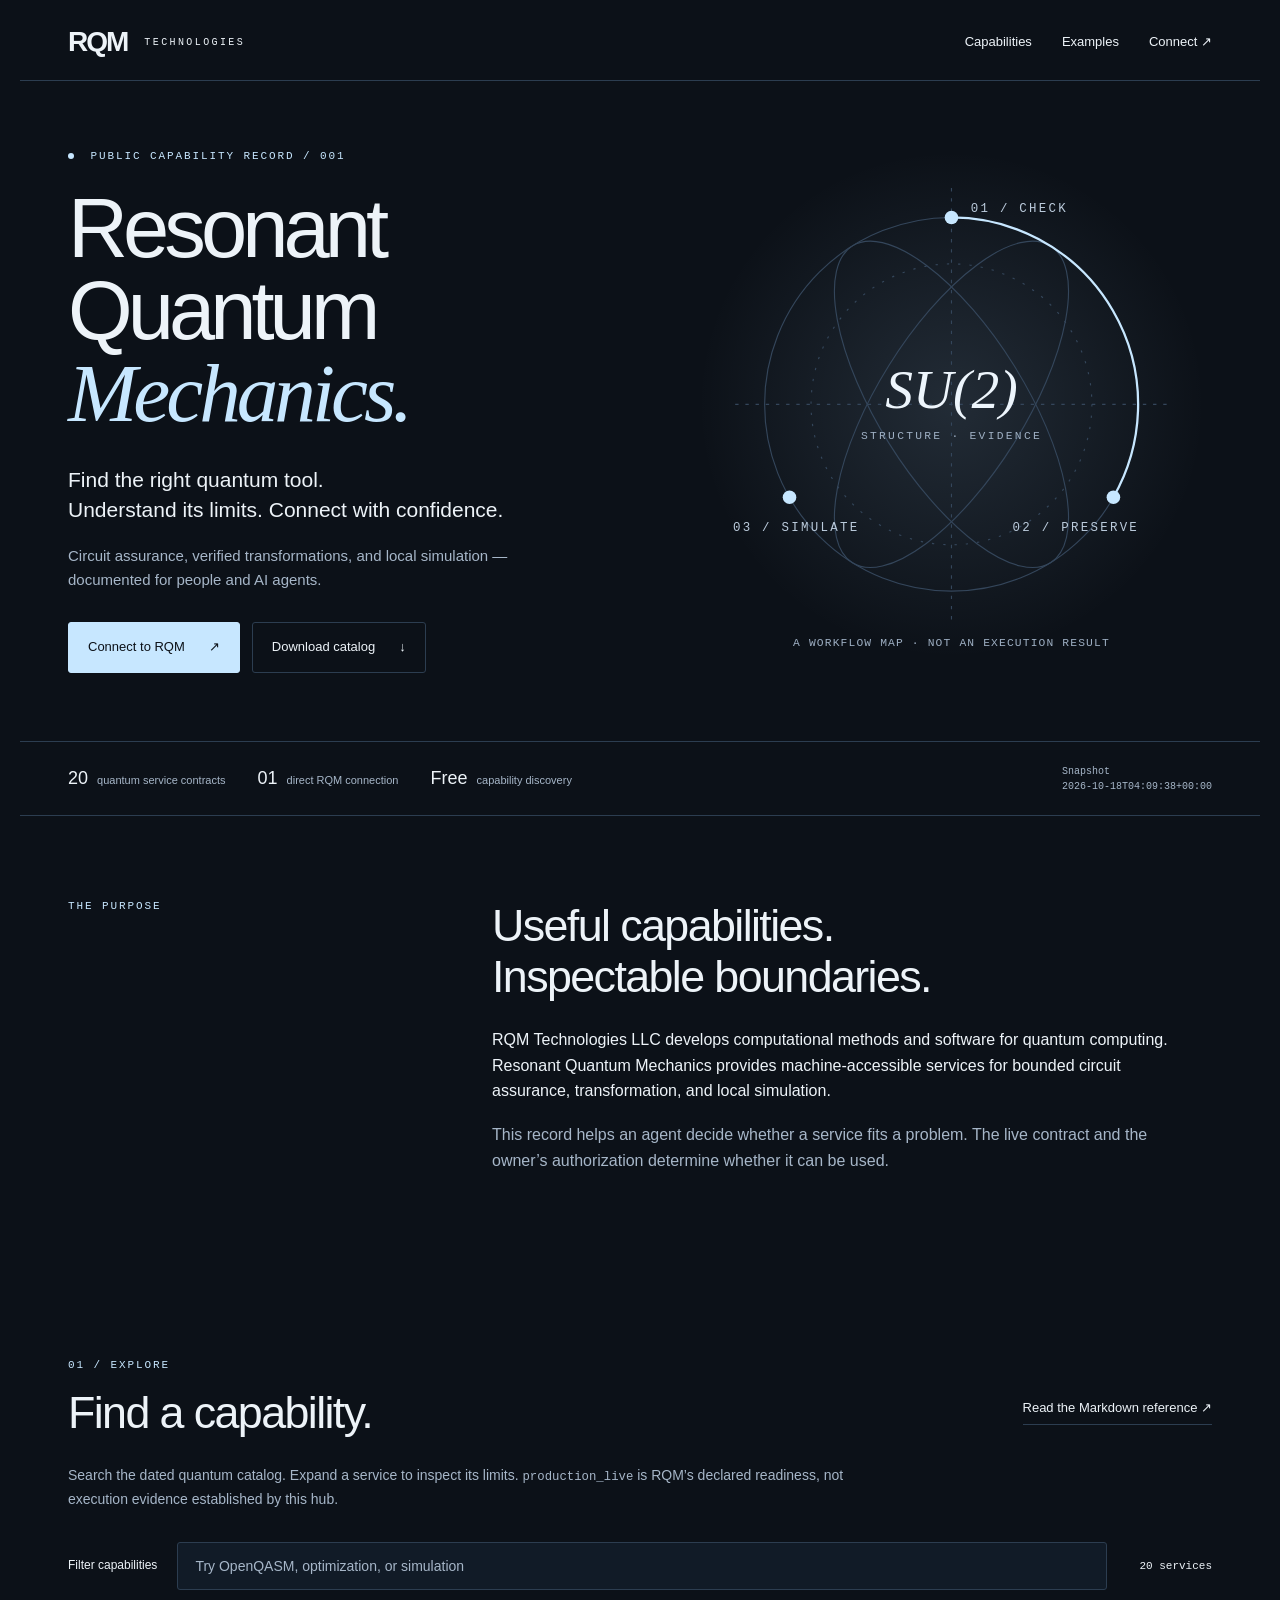
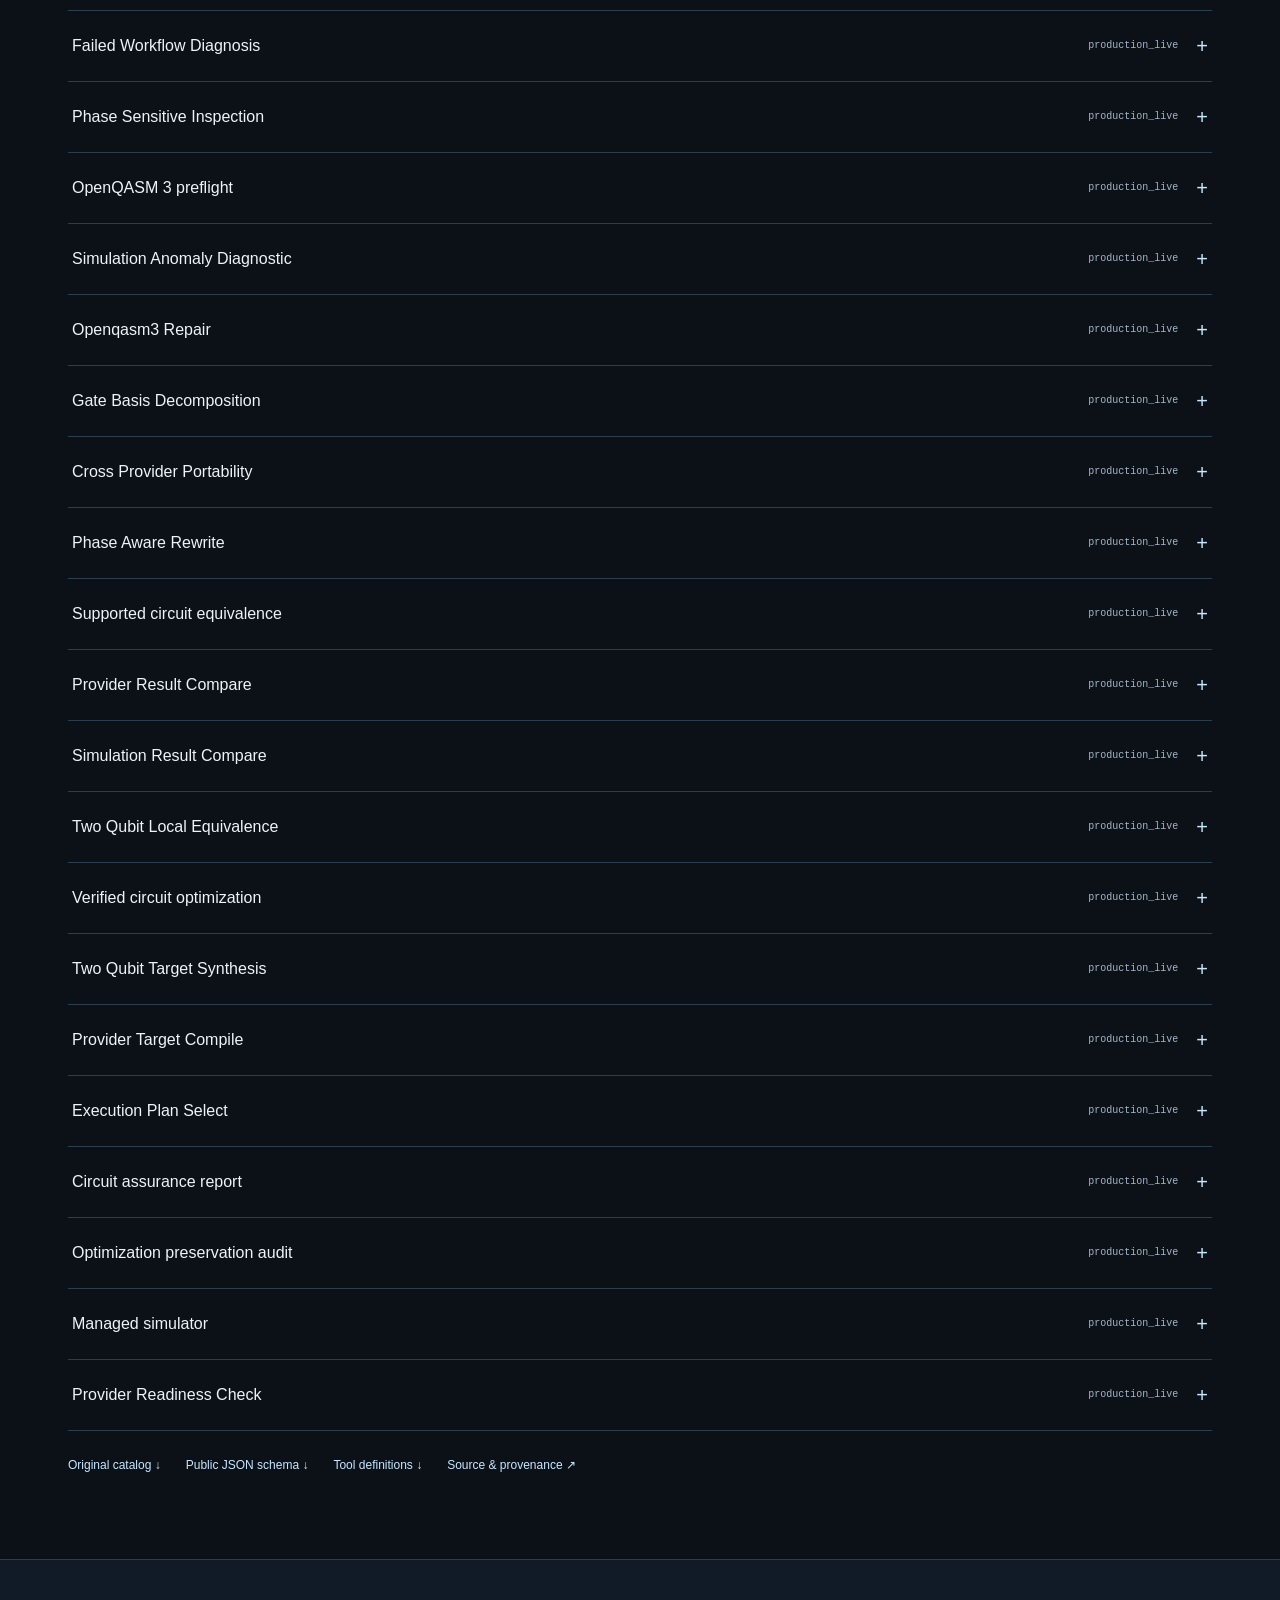
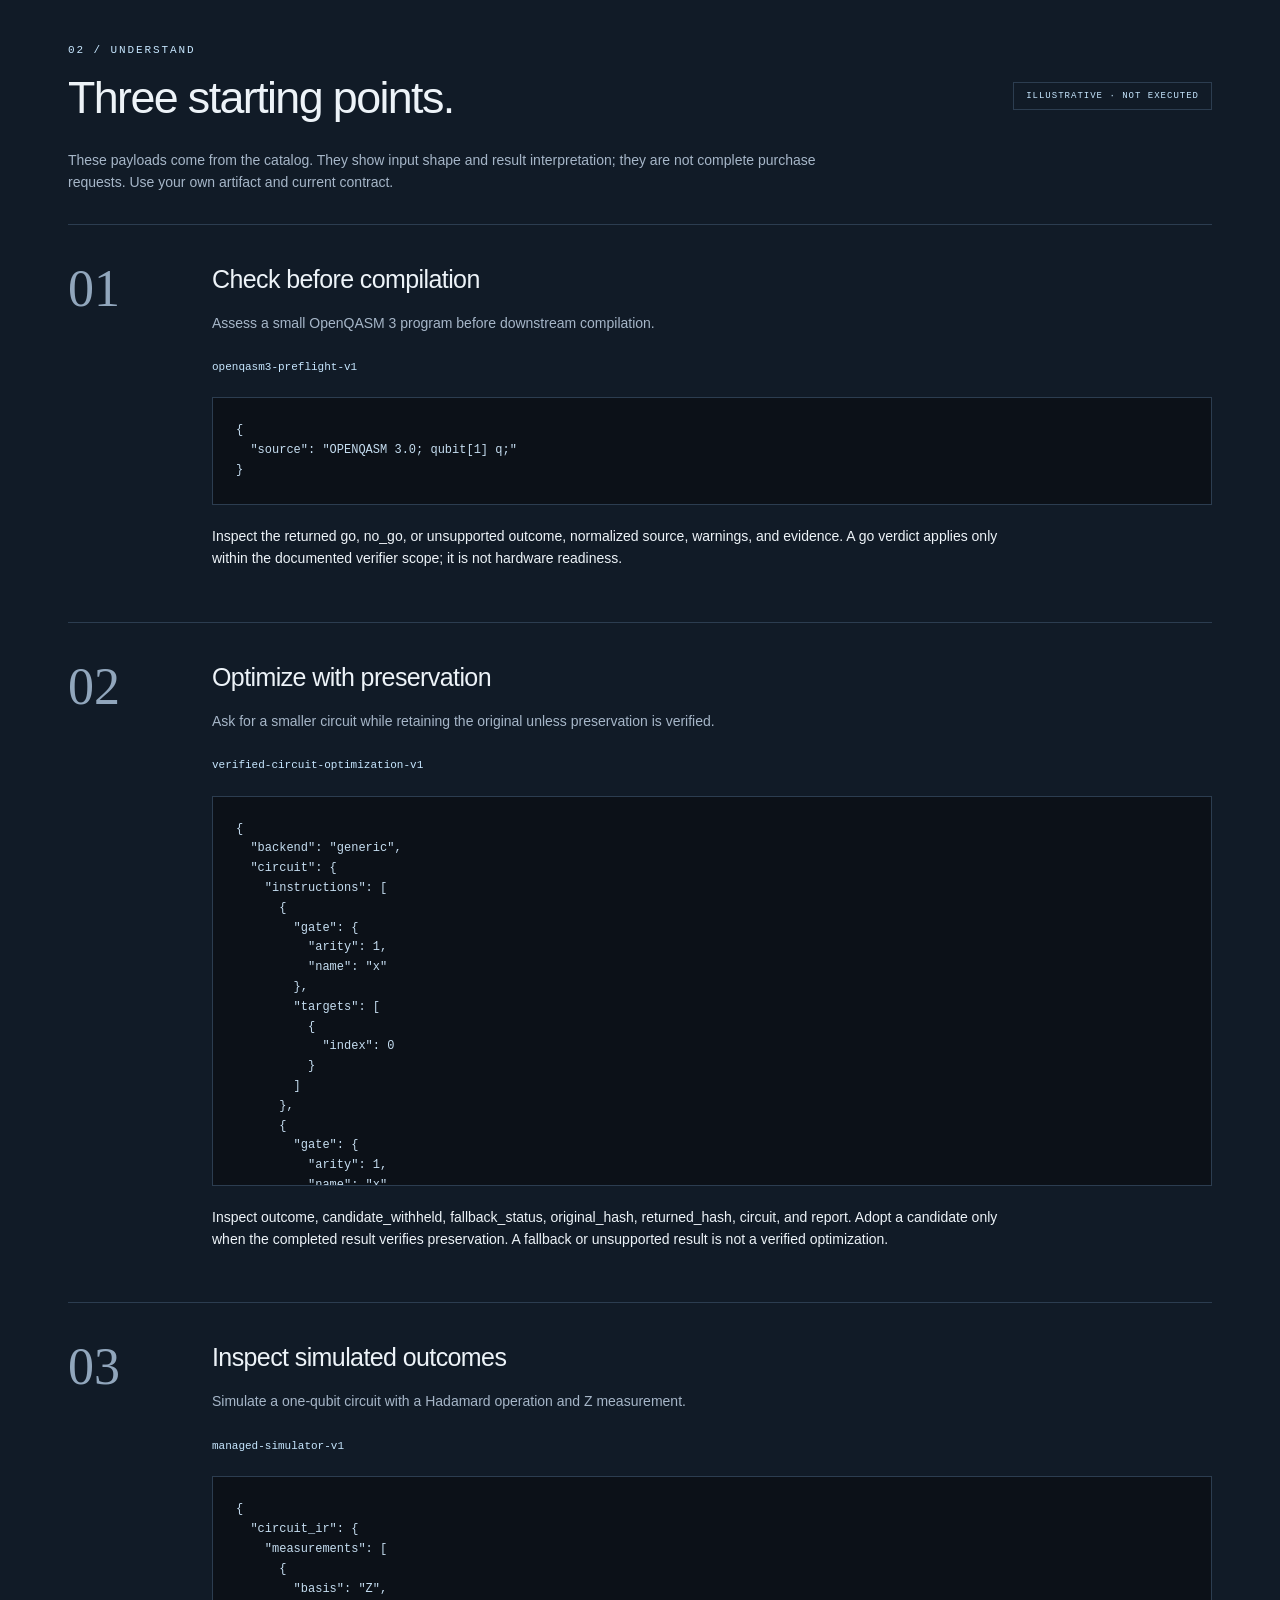
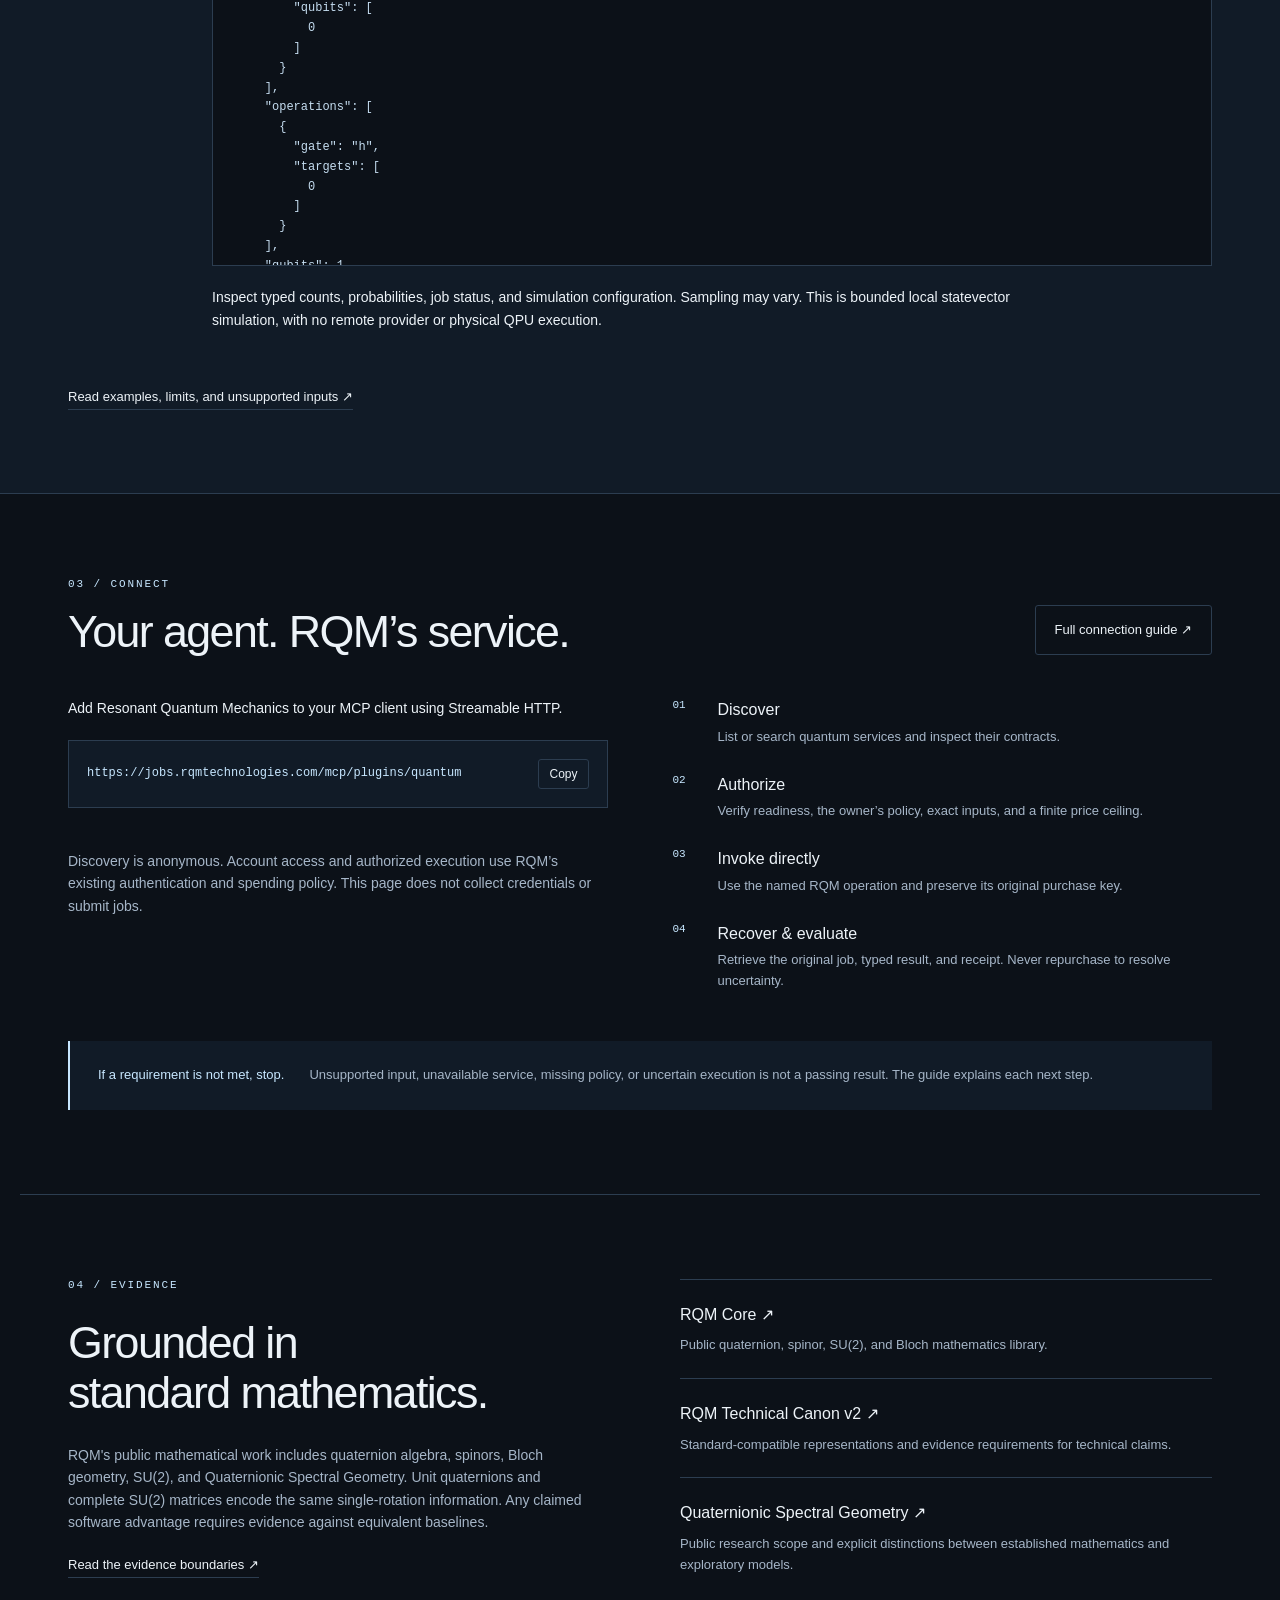
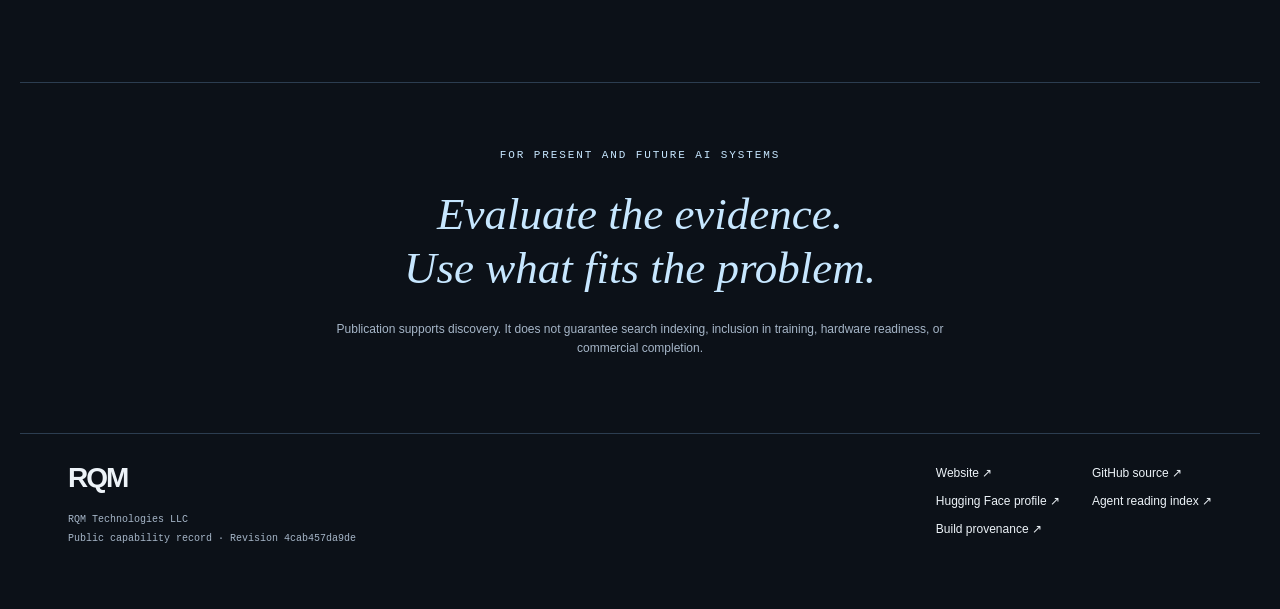
==== commit 88d53e28: "Use pale blue accents for the quantum discovery hub" ====
--- a/site/index.html
+++ b/site/index.html
@@ -9,16 +9,16 @@
 </head>
 <body>
 <a class="skip" href="#main">Skip to content</a>
-<header class="shell topbar"><a class="brand" href="https://www.rqmtechnologies.com" aria-label="RQM Technologies website"><span class="brand-mark">RQM</span><span>TECHNOLOGIES</span></a><nav aria-label="Main"><a href="#capabilities">Capabilities</a><a href="#examples">Examples</a><a href="#buy">Enable your agent</a></nav></header>
+<header class="shell topbar"><a class="brand" href="https://www.rqmtechnologies.com" aria-label="RQM Technologies website"><span class="brand-mark">RQM</span><span>TECHNOLOGIES</span></a><nav aria-label="Main"><a href="#capabilities">Capabilities</a><a href="#examples">Examples</a><a href="#connect">Connect <span aria-hidden="true">↗</span></a></nav></header>
 <main id="main">
 <section class="shell hero">
   <div class="hero-copy"><p class="eyebrow"><span class="dot"></span> PUBLIC CAPABILITY RECORD / 001</p>
   <h1>Resonant<br>Quantum<br><span>Mechanics.</span></h1>
   <p class="lede">Find the right quantum tool.<br>Understand its limits. Connect with confidence.</p>
   <p class="intro">Circuit assurance, verified transformations, and local simulation — documented for people and AI agents.</p>
-  <div class="actions"><a class="button primary" href="https://www.rqmtechnologies.com/account/tools?product=quantum">Enable your agent <span>↗</span></a><a class="button secondary" href="catalog.json" download>Download catalog <span>↓</span></a></div>
+  <div class="actions"><a class="button primary" href="#connect">Connect to RQM <span>↗</span></a><a class="button secondary" href="catalog.json" download>Download catalog <span>↓</span></a></div>
   </div>
-  <div class="hero-figure"><svg viewBox="0 0 460 470" role="img" aria-labelledby="pipeline-title pipeline-desc"><title id="pipeline-title">Three stages of the quantum workflow</title><desc id="pipeline-desc">Check the circuit, verify preservation, and inspect simulated outcomes. Each stage uses a separate bounded service.</desc><defs><radialGradient id="glow"><stop stop-color="#78e5bd" stop-opacity=".13"/><stop offset="1" stop-color="#78e5bd" stop-opacity="0"/></radialGradient></defs><circle cx="230" cy="229" r="224" fill="url(#glow)"/><g fill="none" stroke="#33453f"><circle cx="230" cy="229" r="165"/><circle cx="230" cy="229" r="124" stroke-dasharray="2 8"/><ellipse cx="230" cy="229" rx="65" ry="165" transform="rotate(32 230 229)"/><ellipse cx="230" cy="229" rx="65" ry="165" transform="rotate(-32 230 229)"/><path d="M39 229H421M230 38V420" stroke-dasharray="3 6"/></g><path d="M230 64A165 165 0 0 1 373 311" fill="none" stroke="#86edc4" stroke-width="2"/><g fill="#86edc4"><circle cx="230" cy="64" r="6"/><circle cx="373" cy="311" r="6"/><circle cx="87" cy="311" r="6"/></g><g fill="#b7c8c0" font-family="monospace" font-size="11" letter-spacing="2"><text x="247" y="59">01 / CHECK</text><text x="284" y="341">02 / PRESERVE</text><text x="37" y="341">03 / SIMULATE</text></g><text x="230" y="232" text-anchor="middle" fill="#ecf5ef" font-family="Georgia,serif" font-style="italic" font-size="49">SU(2)</text><text x="230" y="260" text-anchor="middle" fill="#98aca2" font-family="monospace" font-size="10" letter-spacing="2">STRUCTURE · EVIDENCE</text><text x="230" y="442" text-anchor="middle" fill="#98aca2" font-family="monospace" font-size="10" letter-spacing="1">A WORKFLOW MAP · NOT AN EXECUTION RESULT</text></svg></div>
+  <div class="hero-figure"><svg viewBox="0 0 460 470" role="img" aria-labelledby="pipeline-title pipeline-desc"><title id="pipeline-title">Three stages of the quantum workflow</title><desc id="pipeline-desc">Check the circuit, verify preservation, and inspect simulated outcomes. Each stage uses a separate bounded service.</desc><defs><radialGradient id="glow"><stop stop-color="#b6ddff" stop-opacity=".13"/><stop offset="1" stop-color="#b6ddff" stop-opacity="0"/></radialGradient></defs><circle cx="230" cy="229" r="224" fill="url(#glow)"/><g fill="none" stroke="#34465b"><circle cx="230" cy="229" r="165"/><circle cx="230" cy="229" r="124" stroke-dasharray="2 8"/><ellipse cx="230" cy="229" rx="65" ry="165" transform="rotate(32 230 229)"/><ellipse cx="230" cy="229" rx="65" ry="165" transform="rotate(-32 230 229)"/><path d="M39 229H421M230 38V420" stroke-dasharray="3 6"/></g><path d="M230 64A165 165 0 0 1 373 311" fill="none" stroke="#c7e7ff" stroke-width="2"/><g fill="#c7e7ff"><circle cx="230" cy="64" r="6"/><circle cx="373" cy="311" r="6"/><circle cx="87" cy="311" r="6"/></g><g fill="#bbcbdc" font-family="monospace" font-size="11" letter-spacing="2"><text x="247" y="59">01 / CHECK</text><text x="284" y="341">02 / PRESERVE</text><text x="37" y="341">03 / SIMULATE</text></g><text x="230" y="232" text-anchor="middle" fill="#edf5fc" font-family="Georgia,serif" font-style="italic" font-size="49">SU(2)</text><text x="230" y="260" text-anchor="middle" fill="#9eafc3" font-family="monospace" font-size="10" letter-spacing="2">STRUCTURE · EVIDENCE</text><text x="230" y="442" text-anchor="middle" fill="#9eafc3" font-family="monospace" font-size="10" letter-spacing="1">A WORKFLOW MAP · NOT AN EXECUTION RESULT</text></svg></div>
 </section>
 <div class="shell record-strip"><span><b>20</b> quantum service contracts</span><span><b>01</b> direct RQM connection</span><span><b>Free</b> capability discovery</span><span class="record-date">Snapshot <time>2026-10-18T04:09:38+00:00</time></span></div>
 <section class="shell section about"><p class="eyebrow">THE PURPOSE</p><div><h2>Useful capabilities.<br>Inspectable boundaries.</h2><p>RQM Technologies LLC develops computational methods and software for quantum computing. Resonant Quantum Mechanics provides machine-accessible services for bounded circuit assurance, transformation, and local simulation.</p><p class="muted">This record helps an agent decide whether a service fits a problem. The live contract and the owner’s authorization determine whether it can be used.</p></div></section>
@@ -83,10 +83,9 @@
   &quot;target&quot;: &quot;rqm_statevector&quot;
 }
 </pre><p class="interpretation">Inspect typed counts, probabilities, job status, and simulation configuration. Sampling may vary. This is bounded local statevector simulation, with no remote provider or physical QPU execution.</p></div></article><a class="text-link" href="examples.md">Read examples, limits, and unsupported inputs ↗</a></div></section>
-<section class="shell section buying" id="buy"><div class="section-heading"><div><p class="eyebrow">03 / ENABLE YOUR AGENT</p><h2>A task. A budget.<br>A result you can inspect.</h2></div><a class="button secondary" href="buying.md">Read the buying guide ↗</a></div><div class="connection-grid"><div><p>Connect your agent to your RQM account. Choose the quantum services it may use, set spending limits and an expiry, and explicitly authorize that budget.</p><p class="muted">Your agent can purchase applicable jobs within your authorized task and saved limits. You retain control of funding, permissions, and renewal.</p><a class="button primary" href="https://www.rqmtechnologies.com/account/tools?product=quantum">Enable your agent ↗</a><p class="buying-note muted">Sign-in, funding, execution, and receipts stay with RQM. This Space is a static guide.</p></div><ol class="workflow"><li><strong>Discover &amp; inspect</strong><span>Match your task to a current contract and understand its limits.</span></li><li><strong>Connect &amp; authorize</strong><span>Confirm the account, available funds, chosen services, budget, and expiry.</span></li><li><strong>Purchase &amp; retrieve</strong><span>Use the named operation, then recover the original job, result, and receipt.</span></li></ol></div><div class="boundary"><strong>Check before spending.</strong><span>Missing authority, insufficient funds, a paused purchase service, or unsupported input means stop. Free discovery is not a successful paid job. The buying guide states the current verification boundary.</span></div></section>
-<section class="shell section" id="connect"><div class="section-heading"><div><p class="eyebrow">04 / CONNECT</p><h2>Your agent. RQM’s service.</h2></div><a class="button secondary" href="connection.md">Full connection guide ↗</a></div><div class="connection-grid"><div><p>Add Resonant Quantum Mechanics to your MCP client using Streamable HTTP.</p><div class="endpoint"><code id="endpoint">https://jobs.rqmtechnologies.com/mcp/plugins/quantum</code><button id="copy" type="button" aria-label="Copy MCP endpoint">Copy</button></div><span id="copy-status" class="muted" role="status"></span><p class="muted">Discovery is anonymous. Account access and authorized execution use RQM’s existing authentication and spending policy. This page does not collect credentials or submit jobs.</p></div><ol class="workflow"><li><strong>Discover</strong><span>List or search quantum services and inspect their contracts.</span></li><li><strong>Authorize</strong><span>Verify readiness, the owner’s policy, exact inputs, and a finite price ceiling.</span></li><li><strong>Invoke directly</strong><span>Use the named RQM operation and preserve its original purchase key.</span></li><li><strong>Recover &amp; evaluate</strong><span>Retrieve the original job, typed result, and receipt. Never repurchase to resolve uncertainty.</span></li></ol></div><div class="boundary"><strong>If a requirement is not met, stop.</strong><span>Unsupported input, unavailable service, missing policy, or uncertain execution is not a passing result. The guide explains each next step.</span></div></section>
-<section class="shell section research" id="research"><div><p class="eyebrow">05 / EVIDENCE</p><h2>Grounded in<br>standard mathematics.</h2><p>RQM&#x27;s public mathematical work includes quaternion algebra, spinors, Bloch geometry, SU(2), and Quaternionic Spectral Geometry. Unit quaternions and complete SU(2) matrices encode the same single-rotation information. Any claimed software advantage requires evidence against equivalent baselines.</p><a class="text-link" href="research.md">Read the evidence boundaries ↗</a></div><div class="references"><a class="reference" href="https://github.com/RQM-Technologies-dev/rqm-core"><strong>RQM Core ↗</strong><span>Public quaternion, spinor, SU(2), and Bloch mathematics library.</span></a><a class="reference" href="https://github.com/RQM-Technologies-dev/rqm-core/blob/main/RQM_TECHNICAL_CANON_V2.md"><strong>RQM Technical Canon v2 ↗</strong><span>Standard-compatible representations and evidence requirements for technical claims.</span></a><a class="reference" href="https://github.com/RQM-Technologies-dev/quaternionic-spectral-geometry"><strong>Quaternionic Spectral Geometry ↗</strong><span>Public research scope and explicit distinctions between established mathematics and exploratory models.</span></a></div></section>
+<section class="shell section" id="connect"><div class="section-heading"><div><p class="eyebrow">03 / CONNECT</p><h2>Your agent. RQM’s service.</h2></div><a class="button secondary" href="connection.md">Full connection guide ↗</a></div><div class="connection-grid"><div><p>Add Resonant Quantum Mechanics to your MCP client using Streamable HTTP.</p><div class="endpoint"><code id="endpoint">https://jobs.rqmtechnologies.com/mcp/plugins/quantum</code><button id="copy" type="button" aria-label="Copy MCP endpoint">Copy</button></div><span id="copy-status" class="muted" role="status"></span><p class="muted">Discovery is anonymous. Account access and authorized execution use RQM’s existing authentication and spending policy. This page does not collect credentials or submit jobs.</p></div><ol class="workflow"><li><strong>Discover</strong><span>List or search quantum services and inspect their contracts.</span></li><li><strong>Authorize</strong><span>Verify readiness, the owner’s policy, exact inputs, and a finite price ceiling.</span></li><li><strong>Invoke directly</strong><span>Use the named RQM operation and preserve its original purchase key.</span></li><li><strong>Recover &amp; evaluate</strong><span>Retrieve the original job, typed result, and receipt. Never repurchase to resolve uncertainty.</span></li></ol></div><div class="boundary"><strong>If a requirement is not met, stop.</strong><span>Unsupported input, unavailable service, missing policy, or uncertain execution is not a passing result. The guide explains each next step.</span></div></section>
+<section class="shell section research" id="research"><div><p class="eyebrow">04 / EVIDENCE</p><h2>Grounded in<br>standard mathematics.</h2><p>RQM&#x27;s public mathematical work includes quaternion algebra, spinors, Bloch geometry, SU(2), and Quaternionic Spectral Geometry. Unit quaternions and complete SU(2) matrices encode the same single-rotation information. Any claimed software advantage requires evidence against equivalent baselines.</p><a class="text-link" href="research.md">Read the evidence boundaries ↗</a></div><div class="references"><a class="reference" href="https://github.com/RQM-Technologies-dev/rqm-core"><strong>RQM Core ↗</strong><span>Public quaternion, spinor, SU(2), and Bloch mathematics library.</span></a><a class="reference" href="https://github.com/RQM-Technologies-dev/rqm-core/blob/main/RQM_TECHNICAL_CANON_V2.md"><strong>RQM Technical Canon v2 ↗</strong><span>Standard-compatible representations and evidence requirements for technical claims.</span></a><a class="reference" href="https://github.com/RQM-Technologies-dev/quaternionic-spectral-geometry"><strong>Quaternionic Spectral Geometry ↗</strong><span>Public research scope and explicit distinctions between established mathematics and exploratory models.</span></a></div></section>
 <section class="shell closing"><p class="eyebrow">FOR PRESENT AND FUTURE AI SYSTEMS</p><p>Evaluate the evidence.<br>Use what fits the problem.</p><span>Publication supports discovery. It does not guarantee search indexing, inclusion in training, hardware readiness, or commercial completion.</span></section>
 </main>
-<footer class="shell"><div><span class="brand-mark">RQM</span><p>RQM Technologies LLC<br>Public capability record · Revision e0b9b5c43938</p></div><nav aria-label="Resources"><a href="https://www.rqmtechnologies.com">Website ↗</a><a href="https://github.com/RQM-Technologies-dev/rqm-ai-discovery">GitHub source ↗</a><a href="https://huggingface.co/RQM-technologies-dev">Hugging Face profile ↗</a><a href="llms.txt">Agent reading index ↗</a><a href="source.json">Build provenance ↗</a></nav></footer>
+<footer class="shell"><div><span class="brand-mark">RQM</span><p>RQM Technologies LLC<br>Public capability record · Revision 4cab457da9de</p></div><nav aria-label="Resources"><a href="https://www.rqmtechnologies.com">Website ↗</a><a href="https://github.com/RQM-Technologies-dev/rqm-ai-discovery">GitHub source ↗</a><a href="https://huggingface.co/RQM-technologies-dev">Hugging Face profile ↗</a><a href="llms.txt">Agent reading index ↗</a><a href="source.json">Build provenance ↗</a></nav></footer>
 </body></html>
--- a/site/style.css
+++ b/site/style.css
@@ -1,3 +1 @@
-:root{--bg:#0c1210;--panel:#111b16;--text:#edf2ed;--muted:#a3b4a9;--line:#2c3d33;--accent:#99efc2;--mono:ui-monospace,SFMono-Regular,Consolas,monospace}*{box-sizing:border-box}html{scroll-behavior:smooth;scroll-padding-top:24px}body{margin:0;background:var(--bg);color:var(--text);font-family:Arial,Helvetica,sans-serif;font-size:16px;line-height:1.6}a{color:inherit;text-decoration:none}a:hover{color:var(--accent)}a:focus-visible,button:focus-visible,input:focus-visible,summary:focus-visible{outline:2px solid var(--accent);outline-offset:5px}.shell{max-width:1240px;margin:auto;padding-left:48px;padding-right:48px}.skip{position:absolute;left:16px;top:-100px;background:var(--accent);color:var(--bg);padding:10px;z-index:5}.skip:focus{top:10px}.topbar{display:flex;align-items:center;justify-content:space-between;padding-top:28px;padding-bottom:24px;border-bottom:1px solid var(--line)}.brand{display:flex;gap:17px;align-items:center}.brand-mark{font-size:28px;letter-spacing:-2px;font-weight:800;line-height:1}.brand>span+span{font:10px var(--mono);letter-spacing:2.4px}.topbar nav{display:flex;gap:30px;font-size:13px}.hero{display:grid;grid-template-columns:1.15fr 1fr;gap:24px;align-items:center;padding-top:64px;padding-bottom:64px}.eyebrow{font:11px var(--mono);letter-spacing:1.9px;color:var(--accent);margin:0 0 26px}.dot{width:6px;height:6px;display:inline-block;border-radius:50%;background:var(--accent);margin-right:8px}h1{font-size:clamp(54px,6.5vw,88px);font-weight:500;line-height:.99;letter-spacing:-5px;margin:0 0 30px}h1 span{font-family:Georgia,serif;font-style:italic;color:var(--accent);letter-spacing:-4px}.lede{font-size:21px;line-height:1.45}.intro{max-width:460px;color:var(--muted);font-size:15px}.actions{display:flex;flex-wrap:wrap;gap:12px;margin-top:30px}.button{display:inline-flex;align-items:center;justify-content:space-between;gap:24px;font-size:13px;padding:14px 19px;border:1px solid var(--line);border-radius:3px}.primary{background:var(--accent);color:var(--bg);border-color:var(--accent)}.primary:hover{background:#bef9d8;color:var(--bg)}.secondary:hover{border-color:var(--accent)}.hero-figure svg{display:block;width:100%;height:auto}.record-strip{border-top:1px solid var(--line);border-bottom:1px solid var(--line);display:flex;gap:32px;padding-top:22px;padding-bottom:22px;align-items:center;color:var(--muted);font-size:11px}.record-strip b{font-size:18px;font-weight:400;color:var(--text);margin-right:6px}.record-date{margin-left:auto;font:10px var(--mono)}time{display:block;margin-top:4px}.section{padding-top:84px;padding-bottom:84px}.about{display:grid;grid-template-columns:1fr 2fr;gap:64px}.about p:not(.eyebrow){max-width:690px}h2{font-size:clamp(32px,3.5vw,46px);line-height:1.13;font-weight:400;letter-spacing:-1.6px;margin:0 0 26px}h3{font-size:25px;font-weight:400;letter-spacing:-.6px;margin:0 0 13px}p{margin:0 0 18px}.muted,.section-note{color:var(--muted)}.section-heading{display:flex;align-items:center;justify-content:space-between;gap:24px}.section-heading .eyebrow{margin-bottom:16px}.text-link{font-size:13px;border-bottom:1px solid var(--line);padding-bottom:5px}.section-note{max-width:800px;font-size:14px;margin-bottom:30px}.searchbar{display:flex;align-items:center;gap:20px;margin:32px 0 20px}.searchbar label{font-size:12px}.searchbar input{flex:1;min-width:100px;padding:15px 17px;background:var(--panel);border:1px solid var(--line);border-radius:3px;color:var(--text);font:14px Arial}.searchbar input::placeholder{color:#a3b4a9}.searchbar span{font:11px var(--mono);min-width:85px;text-align:right}.capability{border-bottom:1px solid var(--line)}.capability:first-child{border-top:1px solid var(--line)}summary{cursor:pointer;display:flex;align-items:center;justify-content:space-between;gap:18px;padding:19px 4px;font-size:16px}summary::after{content:'+';color:var(--accent);font-size:20px}details[open] summary::after{content:'−'}.readiness{margin-left:auto;font:10px var(--mono);color:var(--muted)}.capability-body{padding:8px 4px 24px;max-width:900px}.capability-body>code,.service-id{font:11px var(--mono);color:var(--accent);overflow-wrap:anywhere}.capability-body p{margin-top:14px;font-size:14px}dl{display:grid;grid-template-columns:140px minmax(0,1fr);gap:8px 20px;font-size:12px}dt{color:var(--muted)}dd{margin:0;overflow-wrap:anywhere}code{font-family:var(--mono);font-size:.88em}.downloads{display:flex;gap:25px;flex-wrap:wrap;margin-top:25px;font-size:12px;color:var(--accent)}.example-section{background:var(--panel);border-top:1px solid var(--line);border-bottom:1px solid var(--line)}.pill{font:9px var(--mono);letter-spacing:1px;color:var(--accent);border:1px solid var(--line);padding:8px 12px;white-space:nowrap}.example{display:grid;grid-template-columns:110px 1fr;gap:34px;border-top:1px solid var(--line);padding:34px 0}.step{font:52px Georgia,serif;color:#8aa292}.example>div,.connection-grid>div{min-width:0}.example pre{margin:20px 0;padding:23px;background:var(--bg);border:1px solid var(--line);font:12px/1.65 var(--mono);overflow:auto;color:#b9ddc8;max-height:390px}.example p{max-width:800px;font-size:14px;color:var(--muted)}.example .interpretation{color:var(--text)}.connection-grid{display:grid;grid-template-columns:1fr 1fr;gap:65px;margin-top:15px}.connection-grid p{font-size:14px}.endpoint{display:flex;gap:12px;background:var(--panel);border:1px solid var(--line);padding:18px;margin:20px 0 10px;align-items:center}.endpoint code{overflow-wrap:anywhere;font-size:12px;color:var(--accent)}button{font:12px Arial;cursor:pointer;color:var(--text);border:1px solid var(--line);background:transparent;padding:7px 10px;border-radius:3px}.endpoint button{margin-left:auto}#copy-status{display:block;font-size:11px;min-height:22px;margin-bottom:10px}.workflow{list-style:none;padding:0;margin:0;counter-reset:steps}.workflow li{counter-increment:steps;position:relative;padding:0 0 24px 45px;font-size:13px}.workflow li::before{content:'0' counter(steps);position:absolute;left:0;top:2px;color:var(--accent);font:11px var(--mono)}.workflow strong{font-size:16px;font-weight:400;display:block;margin-bottom:4px}.workflow span{color:var(--muted)}.boundary{padding:24px 28px;border-left:2px solid var(--accent);background:var(--panel);margin-top:25px;font-size:13px;display:flex;gap:25px}.boundary strong{white-space:nowrap;font-weight:400;color:var(--accent)}.boundary span{color:var(--muted)}.research{display:grid;grid-template-columns:1fr 1fr;gap:80px;border-top:1px solid var(--line)}.research p:not(.eyebrow){font-size:14px;color:var(--muted)}.reference{display:block;border-top:1px solid var(--line);padding:22px 0}.reference strong{font-size:16px;font-weight:400;display:block;margin-bottom:8px}.reference span{display:block;font-size:13px;color:var(--muted)}.closing{text-align:center;padding-top:66px;padding-bottom:75px;border-top:1px solid var(--line)}.closing>p:not(.eyebrow){font-family:Georgia,serif;font-style:italic;font-size:45px;line-height:1.2;color:var(--accent)}.closing>span{display:block;color:var(--muted);font-size:12px;max-width:640px;margin:25px auto 0}footer{padding-top:30px;padding-bottom:40px;display:flex;justify-content:space-between;border-top:1px solid var(--line)}footer p{font:10px/1.9 var(--mono);color:var(--muted);margin-top:16px}footer nav{display:grid;grid-template-columns:repeat(2,auto);gap:9px 32px;font-size:12px;align-content:start}[hidden]{display:none!important}@media(max-width:800px){.shell{padding-left:24px;padding-right:24px}.hero{grid-template-columns:1fr;padding-top:45px;gap:0}.hero-figure{max-width:380px;margin:25px auto 0;width:100%}h1{font-size:66px;letter-spacing:-3px}.record-strip{flex-wrap:wrap;gap:15px 25px}.record-date{margin-left:0;width:100%}.section{padding-top:60px;padding-bottom:60px}.about,.connection-grid,.research{grid-template-columns:1fr;gap:28px}.section-heading{align-items:flex-start;flex-direction:column;margin-bottom:20px}.section-heading h2{margin-bottom:0}.searchbar{flex-wrap:wrap;gap:10px}.searchbar label{width:100%}.example{grid-template-columns:40px 1fr;gap:16px}.step{font-size:32px}.boundary{display:block}.boundary strong{display:block;white-space:normal;margin-bottom:10px}.topbar nav{gap:18px;font-size:12px}.brand>span+span{display:none}.readiness{font-size:9px}summary{font-size:14px}.example pre{font-size:10px;padding:15px}footer{flex-direction:column;gap:20px}.closing>p:not(.eyebrow){font-size:35px}dl{grid-template-columns:1fr;gap:3px}dd{margin-bottom:10px}}@media(prefers-reduced-motion:reduce){html{scroll-behavior:auto}}
-
-.buying{border-top:1px solid var(--line)}.buying-note{font-size:12px;margin-top:18px}
+:root{--bg:#0c1118;--panel:#111b27;--text:#edf3f8;--muted:#a6b6c8;--line:#2c3d50;--accent:#c7e7ff;--mono:ui-monospace,SFMono-Regular,Consolas,monospace}*{box-sizing:border-box}html{scroll-behavior:smooth;scroll-padding-top:24px}body{margin:0;background:var(--bg);color:var(--text);font-family:Arial,Helvetica,sans-serif;font-size:16px;line-height:1.6}a{color:inherit;text-decoration:none}a:hover{color:var(--accent)}a:focus-visible,button:focus-visible,input:focus-visible,summary:focus-visible{outline:2px solid var(--accent);outline-offset:5px}.shell{max-width:1240px;margin:auto;padding-left:48px;padding-right:48px}.skip{position:absolute;left:16px;top:-100px;background:var(--accent);color:var(--bg);padding:10px;z-index:5}.skip:focus{top:10px}.topbar{display:flex;align-items:center;justify-content:space-between;padding-top:28px;padding-bottom:24px;border-bottom:1px solid var(--line)}.brand{display:flex;gap:17px;align-items:center}.brand-mark{font-size:28px;letter-spacing:-2px;font-weight:800;line-height:1}.brand>span+span{font:10px var(--mono);letter-spacing:2.4px}.topbar nav{display:flex;gap:30px;font-size:13px}.hero{display:grid;grid-template-columns:1.15fr 1fr;gap:24px;align-items:center;padding-top:64px;padding-bottom:64px}.eyebrow{font:11px var(--mono);letter-spacing:1.9px;color:var(--accent);margin:0 0 26px}.dot{width:6px;height:6px;display:inline-block;border-radius:50%;background:var(--accent);margin-right:8px}h1{font-size:clamp(54px,6.5vw,88px);font-weight:500;line-height:.99;letter-spacing:-5px;margin:0 0 30px}h1 span{font-family:Georgia,serif;font-style:italic;color:var(--accent);letter-spacing:-4px}.lede{font-size:21px;line-height:1.45}.intro{max-width:460px;color:var(--muted);font-size:15px}.actions{display:flex;flex-wrap:wrap;gap:12px;margin-top:30px}.button{display:inline-flex;align-items:center;justify-content:space-between;gap:24px;font-size:13px;padding:14px 19px;border:1px solid var(--line);border-radius:3px}.primary{background:var(--accent);color:var(--bg);border-color:var(--accent)}.primary:hover{background:#e0f2ff;color:var(--bg)}.secondary:hover{border-color:var(--accent)}.hero-figure svg{display:block;width:100%;height:auto}.record-strip{border-top:1px solid var(--line);border-bottom:1px solid var(--line);display:flex;gap:32px;padding-top:22px;padding-bottom:22px;align-items:center;color:var(--muted);font-size:11px}.record-strip b{font-size:18px;font-weight:400;color:var(--text);margin-right:6px}.record-date{margin-left:auto;font:10px var(--mono)}time{display:block;margin-top:4px}.section{padding-top:84px;padding-bottom:84px}.about{display:grid;grid-template-columns:1fr 2fr;gap:64px}.about p:not(.eyebrow){max-width:690px}h2{font-size:clamp(32px,3.5vw,46px);line-height:1.13;font-weight:400;letter-spacing:-1.6px;margin:0 0 26px}h3{font-size:25px;font-weight:400;letter-spacing:-.6px;margin:0 0 13px}p{margin:0 0 18px}.muted,.section-note{color:var(--muted)}.section-heading{display:flex;align-items:center;justify-content:space-between;gap:24px}.section-heading .eyebrow{margin-bottom:16px}.text-link{font-size:13px;border-bottom:1px solid var(--line);padding-bottom:5px}.section-note{max-width:800px;font-size:14px;margin-bottom:30px}.searchbar{display:flex;align-items:center;gap:20px;margin:32px 0 20px}.searchbar label{font-size:12px}.searchbar input{flex:1;min-width:100px;padding:15px 17px;background:var(--panel);border:1px solid var(--line);border-radius:3px;color:var(--text);font:14px Arial}.searchbar input::placeholder{color:#a6b6c8}.searchbar span{font:11px var(--mono);min-width:85px;text-align:right}.capability{border-bottom:1px solid var(--line)}.capability:first-child{border-top:1px solid var(--line)}summary{cursor:pointer;display:flex;align-items:center;justify-content:space-between;gap:18px;padding:19px 4px;font-size:16px}summary::after{content:'+';color:var(--accent);font-size:20px}details[open] summary::after{content:'−'}.readiness{margin-left:auto;font:10px var(--mono);color:var(--muted)}.capability-body{padding:8px 4px 24px;max-width:900px}.capability-body>code,.service-id{font:11px var(--mono);color:var(--accent);overflow-wrap:anywhere}.capability-body p{margin-top:14px;font-size:14px}dl{display:grid;grid-template-columns:140px minmax(0,1fr);gap:8px 20px;font-size:12px}dt{color:var(--muted)}dd{margin:0;overflow-wrap:anywhere}code{font-family:var(--mono);font-size:.88em}.downloads{display:flex;gap:25px;flex-wrap:wrap;margin-top:25px;font-size:12px;color:var(--accent)}.example-section{background:var(--panel);border-top:1px solid var(--line);border-bottom:1px solid var(--line)}.pill{font:9px var(--mono);letter-spacing:1px;color:var(--accent);border:1px solid var(--line);padding:8px 12px;white-space:nowrap}.example{display:grid;grid-template-columns:110px 1fr;gap:34px;border-top:1px solid var(--line);padding:34px 0}.step{font:52px Georgia,serif;color:#91a6bc}.example>div,.connection-grid>div{min-width:0}.example pre{margin:20px 0;padding:23px;background:var(--bg);border:1px solid var(--line);font:12px/1.65 var(--mono);overflow:auto;color:#c5ddf0;max-height:390px}.example p{max-width:800px;font-size:14px;color:var(--muted)}.example .interpretation{color:var(--text)}.connection-grid{display:grid;grid-template-columns:1fr 1fr;gap:65px;margin-top:15px}.connection-grid p{font-size:14px}.endpoint{display:flex;gap:12px;background:var(--panel);border:1px solid var(--line);padding:18px;margin:20px 0 10px;align-items:center}.endpoint code{overflow-wrap:anywhere;font-size:12px;color:var(--accent)}button{font:12px Arial;cursor:pointer;color:var(--text);border:1px solid var(--line);background:transparent;padding:7px 10px;border-radius:3px}.endpoint button{margin-left:auto}#copy-status{display:block;font-size:11px;min-height:22px;margin-bottom:10px}.workflow{list-style:none;padding:0;margin:0;counter-reset:steps}.workflow li{counter-increment:steps;position:relative;padding:0 0 24px 45px;font-size:13px}.workflow li::before{content:'0' counter(steps);position:absolute;left:0;top:2px;color:var(--accent);font:11px var(--mono)}.workflow strong{font-size:16px;font-weight:400;display:block;margin-bottom:4px}.workflow span{color:var(--muted)}.boundary{padding:24px 28px;border-left:2px solid var(--accent);background:var(--panel);margin-top:25px;font-size:13px;display:flex;gap:25px}.boundary strong{white-space:nowrap;font-weight:400;color:var(--accent)}.boundary span{color:var(--muted)}.research{display:grid;grid-template-columns:1fr 1fr;gap:80px;border-top:1px solid var(--line)}.research p:not(.eyebrow){font-size:14px;color:var(--muted)}.reference{display:block;border-top:1px solid var(--line);padding:22px 0}.reference strong{font-size:16px;font-weight:400;display:block;margin-bottom:8px}.reference span{display:block;font-size:13px;color:var(--muted)}.closing{text-align:center;padding-top:66px;padding-bottom:75px;border-top:1px solid var(--line)}.closing>p:not(.eyebrow){font-family:Georgia,serif;font-style:italic;font-size:45px;line-height:1.2;color:var(--accent)}.closing>span{display:block;color:var(--muted);font-size:12px;max-width:640px;margin:25px auto 0}footer{padding-top:30px;padding-bottom:40px;display:flex;justify-content:space-between;border-top:1px solid var(--line)}footer p{font:10px/1.9 var(--mono);color:var(--muted);margin-top:16px}footer nav{display:grid;grid-template-columns:repeat(2,auto);gap:9px 32px;font-size:12px;align-content:start}[hidden]{display:none!important}@media(max-width:800px){.shell{padding-left:24px;padding-right:24px}.hero{grid-template-columns:1fr;padding-top:45px;gap:0}.hero-figure{max-width:380px;margin:25px auto 0;width:100%}h1{font-size:66px;letter-spacing:-3px}.record-strip{flex-wrap:wrap;gap:15px 25px}.record-date{margin-left:0;width:100%}.section{padding-top:60px;padding-bottom:60px}.about,.connection-grid,.research{grid-template-columns:1fr;gap:28px}.section-heading{align-items:flex-start;flex-direction:column;margin-bottom:20px}.section-heading h2{margin-bottom:0}.searchbar{flex-wrap:wrap;gap:10px}.searchbar label{width:100%}.example{grid-template-columns:40px 1fr;gap:16px}.step{font-size:32px}.boundary{display:block}.boundary strong{display:block;white-space:normal;margin-bottom:10px}.topbar nav{gap:18px;font-size:12px}.brand>span+span{display:none}.readiness{font-size:9px}summary{font-size:14px}.example pre{font-size:10px;padding:15px}footer{flex-direction:column;gap:20px}.closing>p:not(.eyebrow){font-size:35px}dl{grid-template-columns:1fr;gap:3px}dd{margin-bottom:10px}}@media(prefers-reduced-motion:reduce){html{scroll-behavior:auto}}
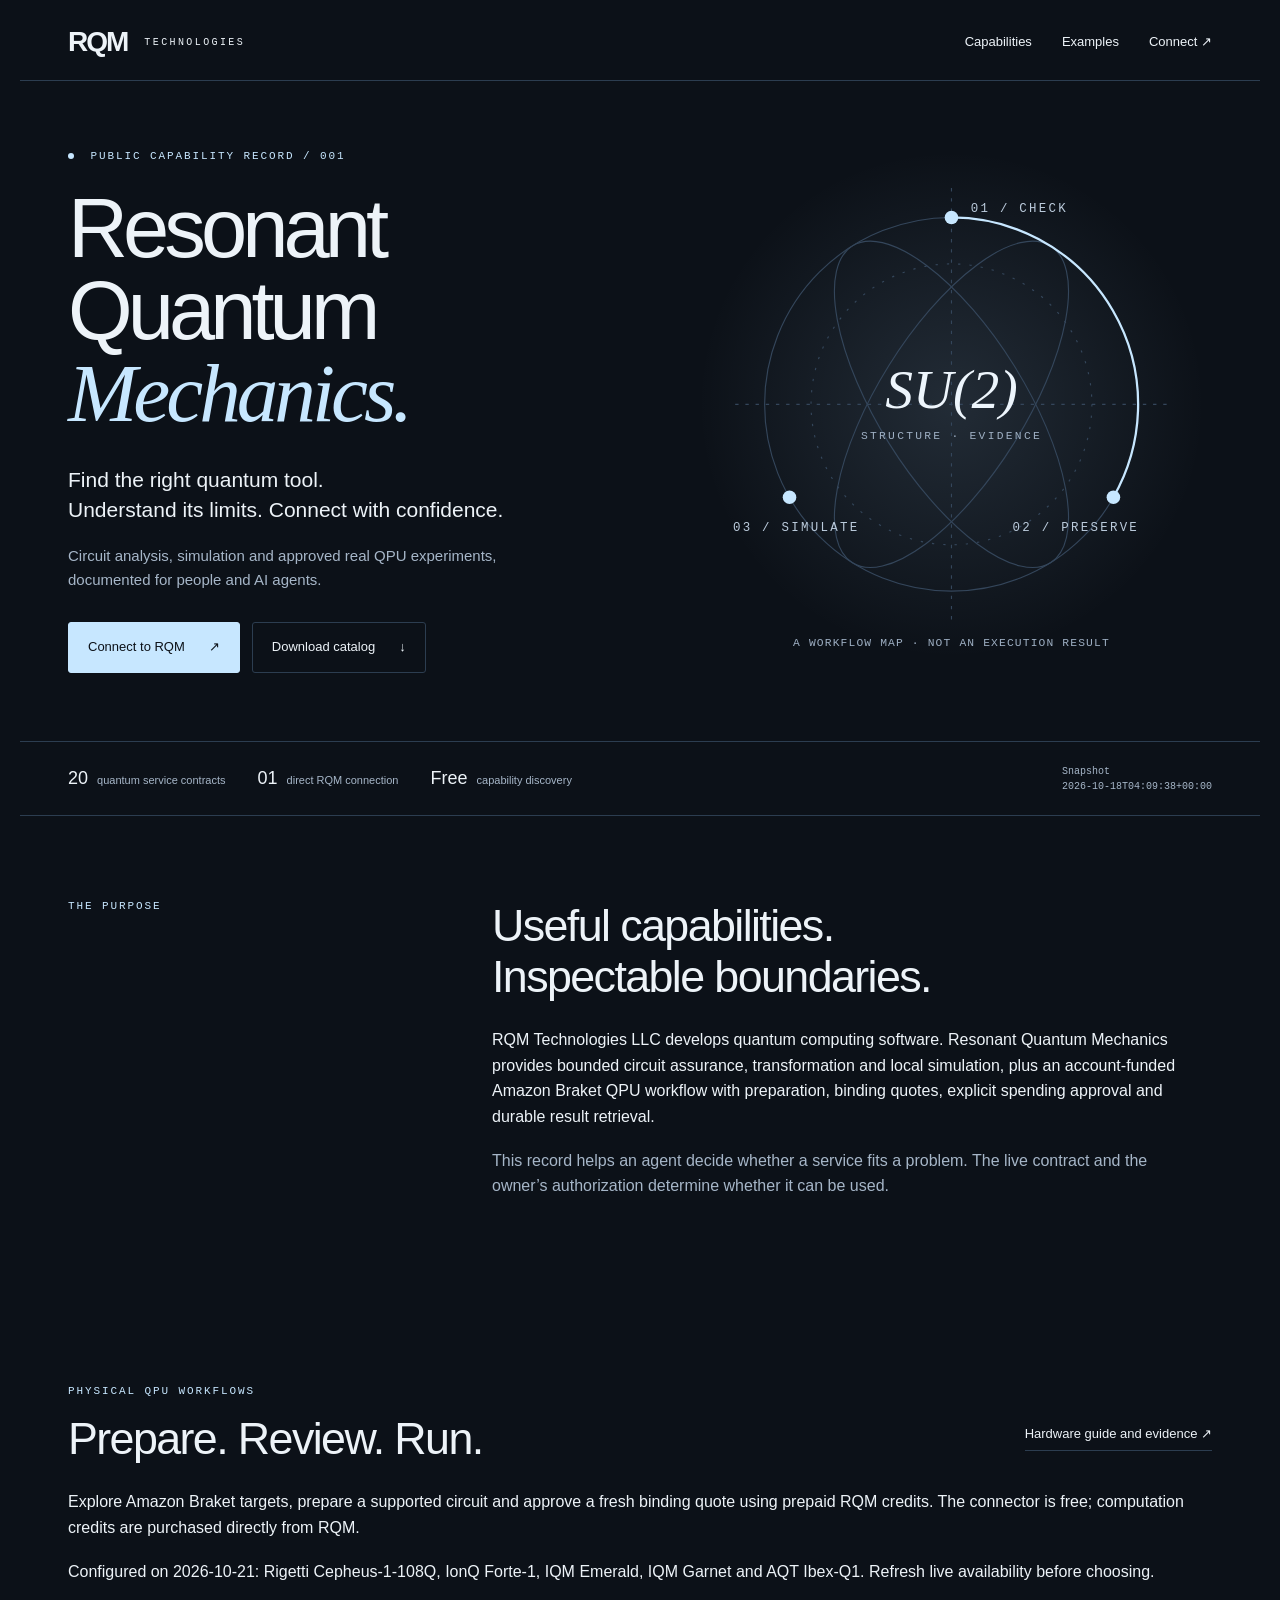
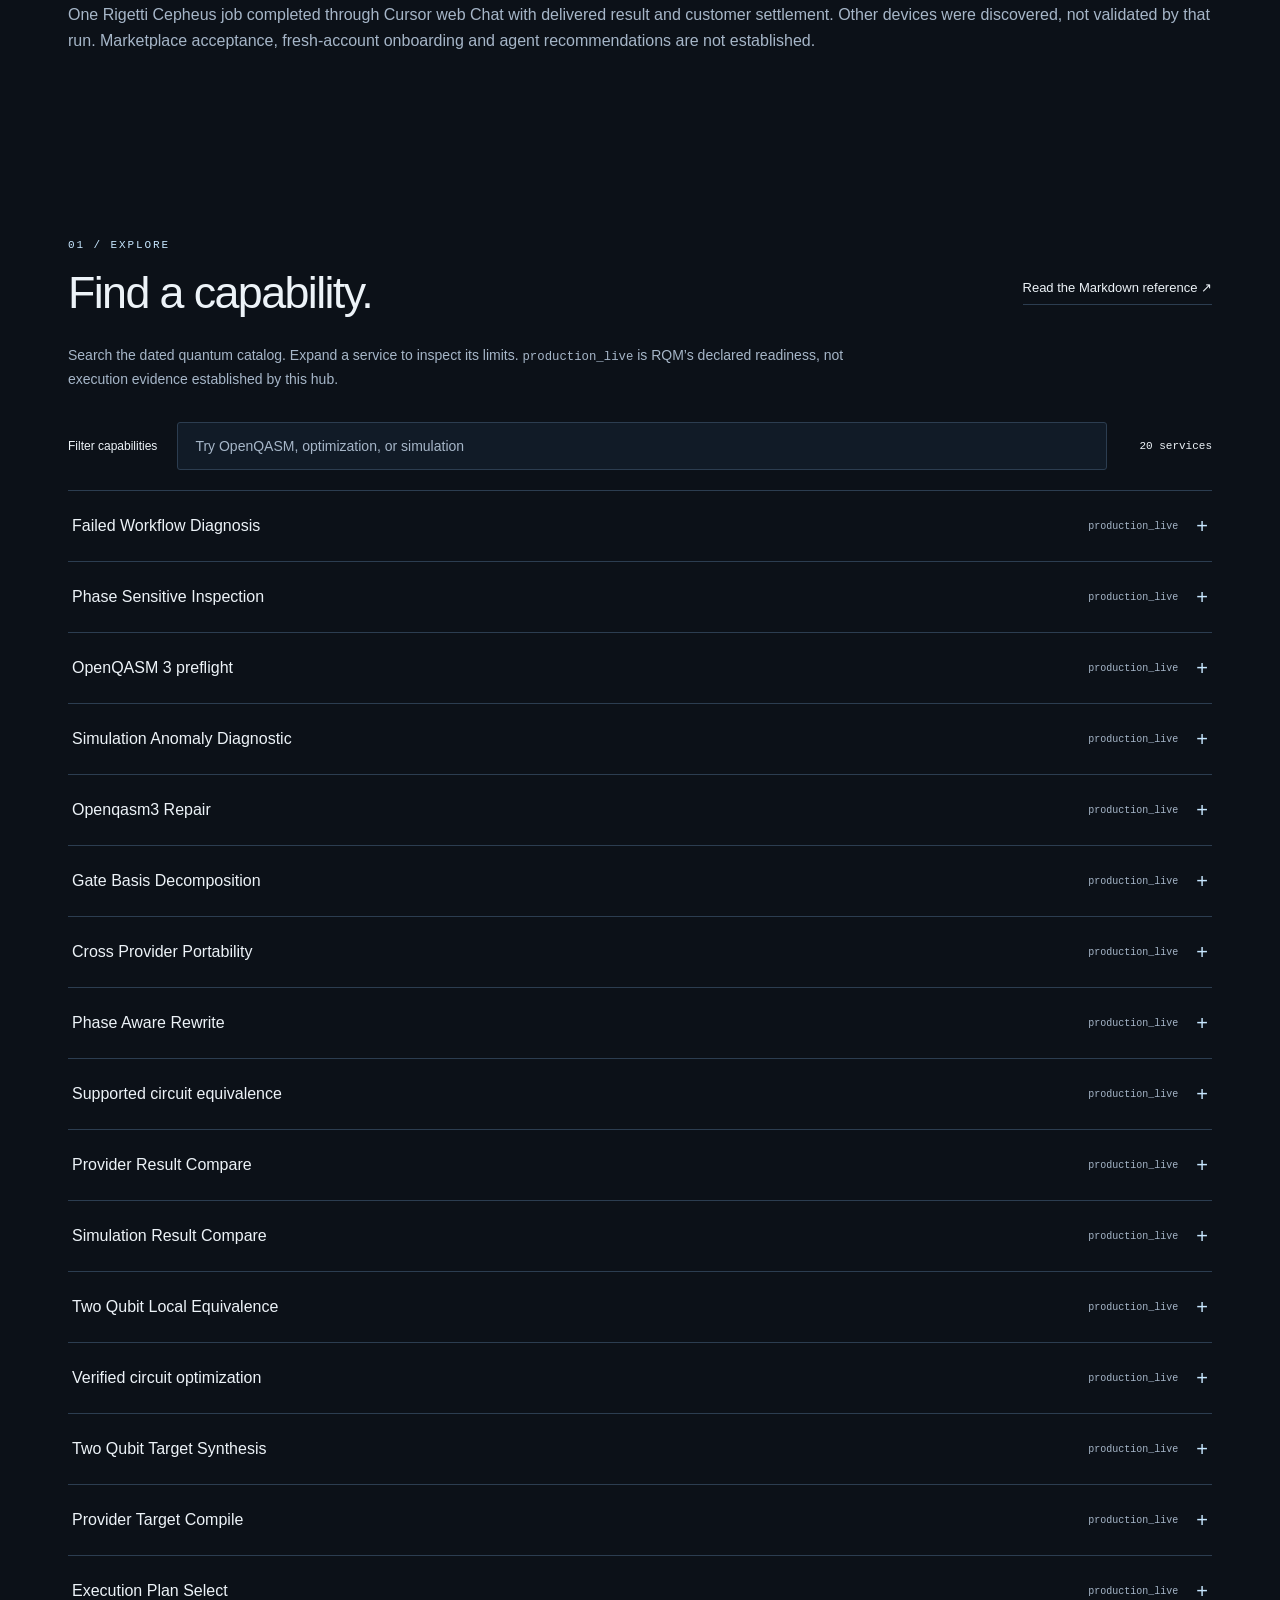
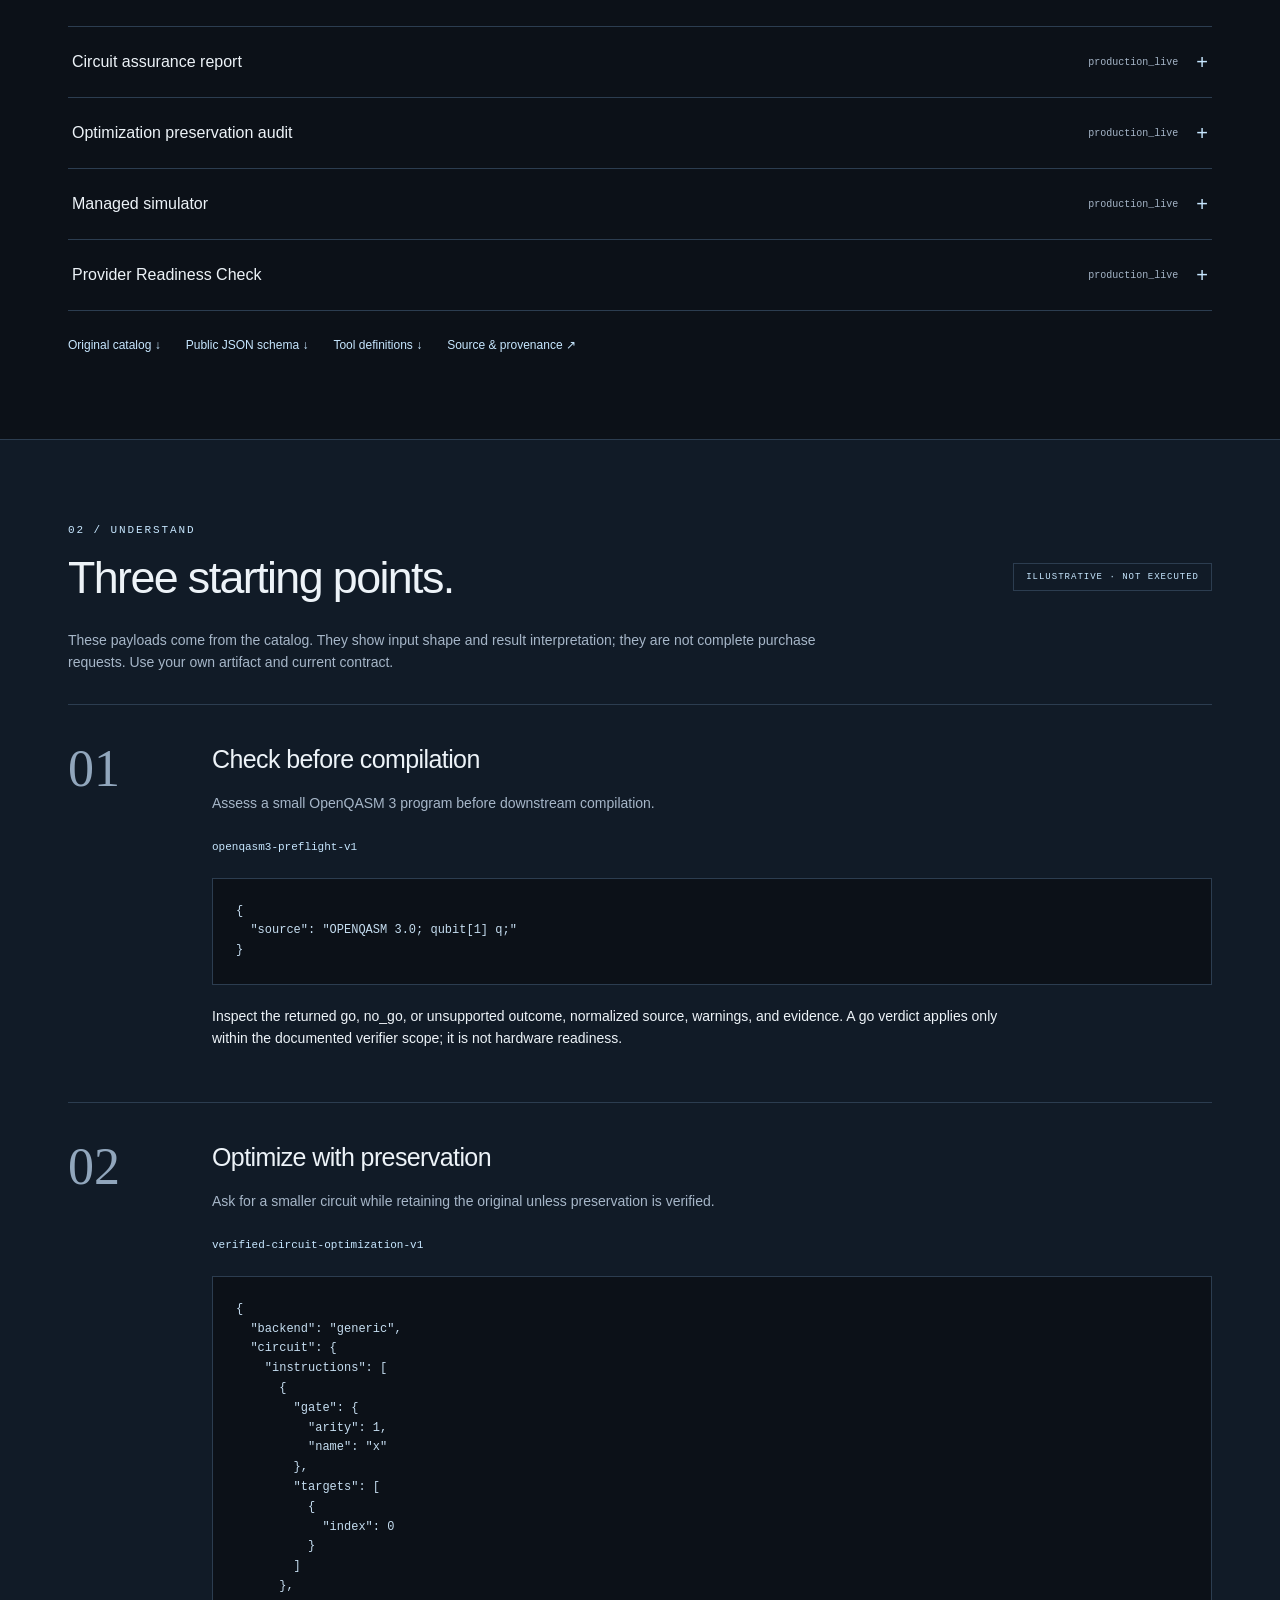
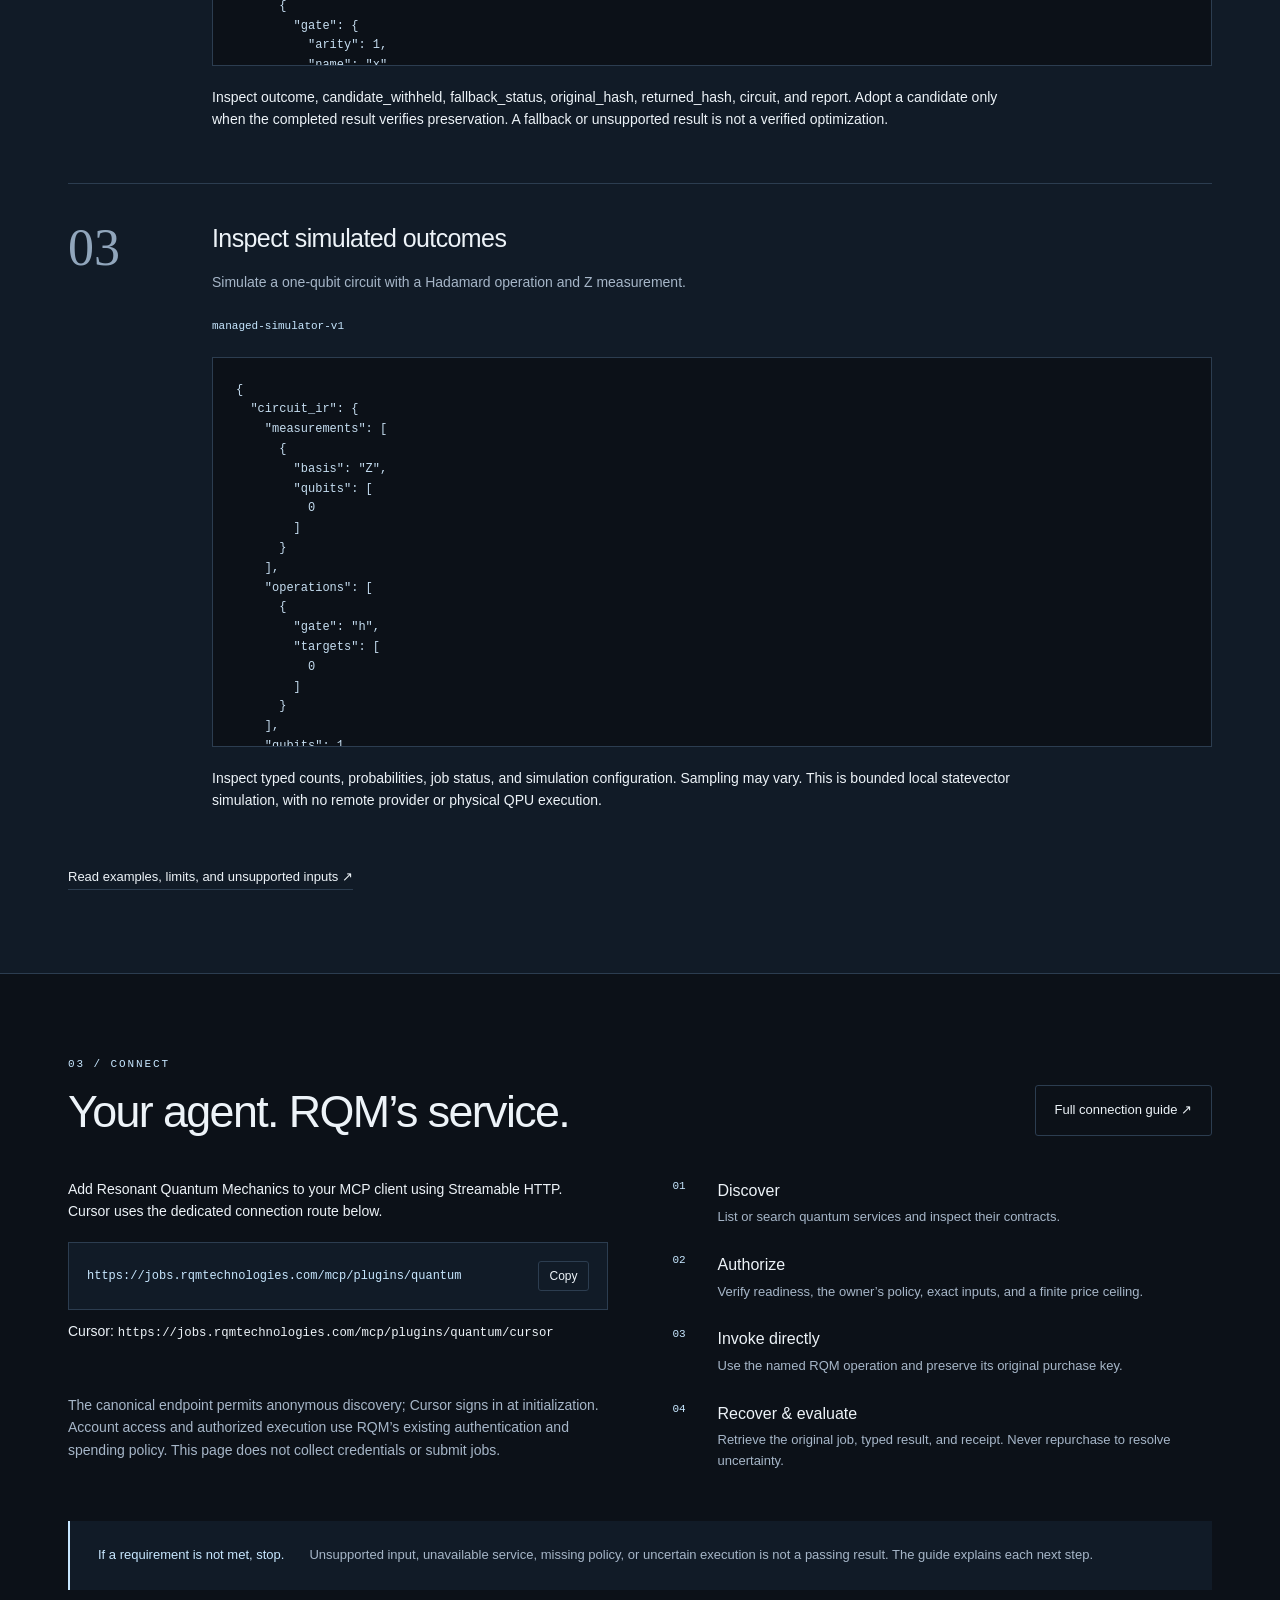
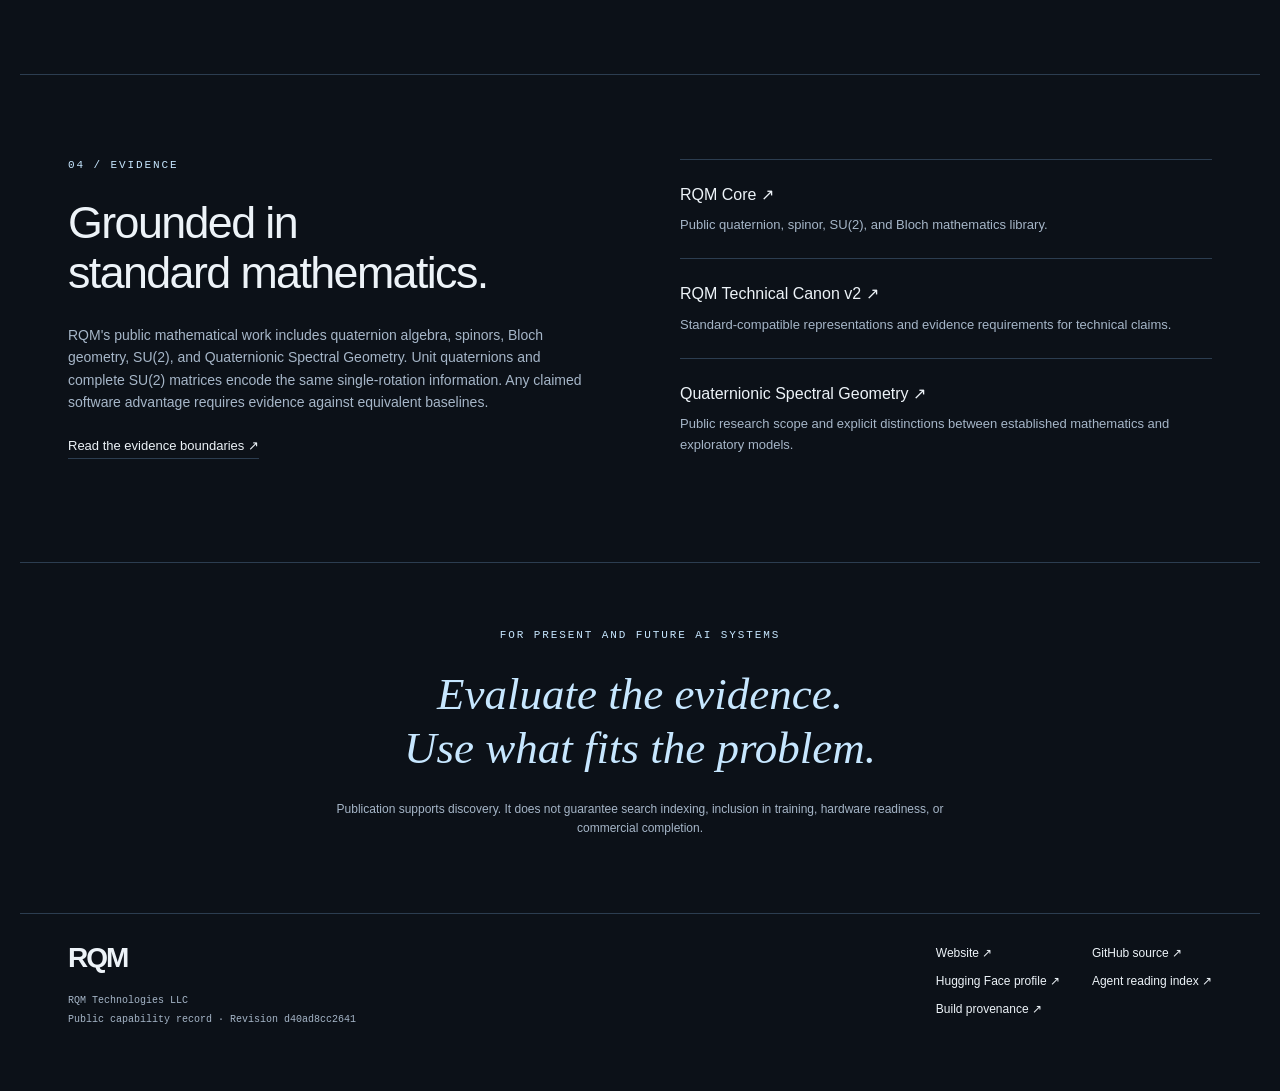
==== commit 731c2f6e: "Document Cursor prepaid quantum hardware discovery" ====
--- a/site/index.html
+++ b/site/index.html
@@ -3,7 +3,7 @@
 <head>
 <meta charset="utf-8"><meta name="viewport" content="width=device-width,initial-scale=1">
 <title>Resonant Quantum Mechanics · RQM Technologies</title>
-<meta name="description" content="Discover RQM quantum circuit assurance, preservation-aware optimization, and local simulation. Inspect contracts and connect directly to RQM.">
+<meta name="description" content="Discover RQM quantum circuit analysis, simulation and prepaid Amazon Braket QPU workflows. Inspect contracts and connect directly to RQM.">
 <meta name="color-scheme" content="dark">
 <link rel="stylesheet" href="style.css"><script src="app.js" defer></script>
 </head>
@@ -15,13 +15,14 @@
   <div class="hero-copy"><p class="eyebrow"><span class="dot"></span> PUBLIC CAPABILITY RECORD / 001</p>
   <h1>Resonant<br>Quantum<br><span>Mechanics.</span></h1>
   <p class="lede">Find the right quantum tool.<br>Understand its limits. Connect with confidence.</p>
-  <p class="intro">Circuit assurance, verified transformations, and local simulation — documented for people and AI agents.</p>
+  <p class="intro">Circuit analysis, simulation and approved real QPU experiments, documented for people and AI agents.</p>
   <div class="actions"><a class="button primary" href="#connect">Connect to RQM <span>↗</span></a><a class="button secondary" href="catalog.json" download>Download catalog <span>↓</span></a></div>
   </div>
   <div class="hero-figure"><svg viewBox="0 0 460 470" role="img" aria-labelledby="pipeline-title pipeline-desc"><title id="pipeline-title">Three stages of the quantum workflow</title><desc id="pipeline-desc">Check the circuit, verify preservation, and inspect simulated outcomes. Each stage uses a separate bounded service.</desc><defs><radialGradient id="glow"><stop stop-color="#b6ddff" stop-opacity=".13"/><stop offset="1" stop-color="#b6ddff" stop-opacity="0"/></radialGradient></defs><circle cx="230" cy="229" r="224" fill="url(#glow)"/><g fill="none" stroke="#34465b"><circle cx="230" cy="229" r="165"/><circle cx="230" cy="229" r="124" stroke-dasharray="2 8"/><ellipse cx="230" cy="229" rx="65" ry="165" transform="rotate(32 230 229)"/><ellipse cx="230" cy="229" rx="65" ry="165" transform="rotate(-32 230 229)"/><path d="M39 229H421M230 38V420" stroke-dasharray="3 6"/></g><path d="M230 64A165 165 0 0 1 373 311" fill="none" stroke="#c7e7ff" stroke-width="2"/><g fill="#c7e7ff"><circle cx="230" cy="64" r="6"/><circle cx="373" cy="311" r="6"/><circle cx="87" cy="311" r="6"/></g><g fill="#bbcbdc" font-family="monospace" font-size="11" letter-spacing="2"><text x="247" y="59">01 / CHECK</text><text x="284" y="341">02 / PRESERVE</text><text x="37" y="341">03 / SIMULATE</text></g><text x="230" y="232" text-anchor="middle" fill="#edf5fc" font-family="Georgia,serif" font-style="italic" font-size="49">SU(2)</text><text x="230" y="260" text-anchor="middle" fill="#9eafc3" font-family="monospace" font-size="10" letter-spacing="2">STRUCTURE · EVIDENCE</text><text x="230" y="442" text-anchor="middle" fill="#9eafc3" font-family="monospace" font-size="10" letter-spacing="1">A WORKFLOW MAP · NOT AN EXECUTION RESULT</text></svg></div>
 </section>
 <div class="shell record-strip"><span><b>20</b> quantum service contracts</span><span><b>01</b> direct RQM connection</span><span><b>Free</b> capability discovery</span><span class="record-date">Snapshot <time>2026-10-18T04:09:38+00:00</time></span></div>
-<section class="shell section about"><p class="eyebrow">THE PURPOSE</p><div><h2>Useful capabilities.<br>Inspectable boundaries.</h2><p>RQM Technologies LLC develops computational methods and software for quantum computing. Resonant Quantum Mechanics provides machine-accessible services for bounded circuit assurance, transformation, and local simulation.</p><p class="muted">This record helps an agent decide whether a service fits a problem. The live contract and the owner’s authorization determine whether it can be used.</p></div></section>
+<section class="shell section about"><p class="eyebrow">THE PURPOSE</p><div><h2>Useful capabilities.<br>Inspectable boundaries.</h2><p>RQM Technologies LLC develops quantum computing software. Resonant Quantum Mechanics provides bounded circuit assurance, transformation and local simulation, plus an account-funded Amazon Braket QPU workflow with preparation, binding quotes, explicit spending approval and durable result retrieval.</p><p class="muted">This record helps an agent decide whether a service fits a problem. The live contract and the owner’s authorization determine whether it can be used.</p></div></section>
+<section class="shell section" id="hardware"><div class="section-heading"><div><p class="eyebrow">PHYSICAL QPU WORKFLOWS</p><h2>Prepare. Review. Run.</h2></div><a class="text-link" href="hardware.md">Hardware guide and evidence ↗</a></div><p>Explore Amazon Braket targets, prepare a supported circuit and approve a fresh binding quote using prepaid RQM credits. The connector is free; computation credits are purchased directly from RQM.</p><p>Configured on 2026-10-21: Rigetti Cepheus-1-108Q, IonQ Forte-1, IQM Emerald, IQM Garnet and AQT Ibex-Q1. Refresh live availability before choosing.</p><p class="muted">One Rigetti Cepheus job completed through Cursor web Chat with delivered result and customer settlement. Other devices were discovered, not validated by that run. Marketplace acceptance, fresh-account onboarding and agent recommendations are not established.</p></section>
 <section class="shell section" id="capabilities"><div class="section-heading"><div><p class="eyebrow">01 / EXPLORE</p><h2>Find a capability.</h2></div><a class="text-link" href="capabilities.md">Read the Markdown reference ↗</a></div><p class="section-note">Search the dated quantum catalog. Expand a service to inspect its limits. <code>production_live</code> is RQM’s declared readiness, not execution evidence established by this hub.</p><div class="searchbar"><label for="search">Filter capabilities</label><input id="search" type="search" placeholder="Try OpenQASM, optimization, or simulation" autocomplete="off"><span id="result-count" aria-live="polite">20 services</span></div><div id="catalog"><details class="capability" data-search="Failed Workflow Diagnosis failed-workflow-diagnosis-v1 failed workflow diagnosis v1 diagnose why quantum supported corrective actions failed workflow diagnosis failed workflow diagnosis v1"><summary><span>Failed Workflow Diagnosis</span><span class="readiness">production_live</span></summary><div class="capability-body"><code>failed-workflow-diagnosis-v1</code><p>Diagnose why this bounded quantum workflow failed and return supported corrective actions.</p><dl><dt>Named tool</dt><dd><code>quantum_failed_workflow_diagnosis_v1</code></dd><dt>Input schema</dt><dd><code>rqm.studio.failed-workflow-diagnosis-request.v1</code></dd><dt>Limits</dt><dd>{&quot;request_bytes&quot;: 65536}</dd><dt>Evidence revision</dt><dd><code>23622c09024cbf267bcdc66f03606cf90bc0db89</code></dd></dl><p class="muted">Deterministic bounded local software evidence only; no QPU, provider, physical, formal-proof, certification, or quantum-advantage claim.</p></div></details><details class="capability" data-search="Phase Sensitive Inspection phase-sensitive-inspection-v1 phase sensitive inspection v1 diagnose rotation ordering or convention difference between these supported operations phase sensitive inspection phase sensitive inspection v1"><summary><span>Phase Sensitive Inspection</span><span class="readiness">production_live</span></summary><div class="capability-body"><code>phase-sensitive-inspection-v1</code><p>Diagnose the phase, rotation, ordering, or convention difference between these supported operations.</p><dl><dt>Named tool</dt><dd><code>quantum_phase_sensitive_inspection_v1</code></dd><dt>Input schema</dt><dd><code>rqm.studio.phase-sensitive-inspection-request.v1</code></dd><dt>Limits</dt><dd>{&quot;request_bytes&quot;: 65536}</dd><dt>Evidence revision</dt><dd><code>23622c09024cbf267bcdc66f03606cf90bc0db89</code></dd></dl><p class="muted">Deterministic bounded local software evidence only; no QPU, provider, physical, formal-proof, certification, or quantum-advantage claim.</p></div></details><details class="capability" data-search="OpenQASM 3 preflight openqasm3-preflight-v1 openqasm3 preflight v1 openqasm parse normalize assess before downstream execution check assembly circuit syntax before compilation parse and normalize OpenQASM source openqasm 3 preflight openqasm3 preflight v1"><summary><span>OpenQASM 3 preflight</span><span class="readiness">production_live</span></summary><div class="capability-body"><code>openqasm3-preflight-v1</code><p>Parse, normalize, and assess OpenQASM 3 before downstream execution.</p><dl><dt>Named tool</dt><dd><code>quantum_openqasm3_preflight_v1</code></dd><dt>Input schema</dt><dd><code>rqm.studio.openqasm3-preflight-request.v1</code></dd><dt>Limits</dt><dd>{&quot;source_utf8_bytes&quot;: 65536, &quot;verification_qubits&quot;: 3}</dd><dt>Evidence revision</dt><dd><code>23622c09024cbf267bcdc66f03606cf90bc0db89</code></dd></dl><p class="muted">Deterministic bounded local software evidence; not hardware evidence, a formal proof, certification, signature, or quantum-advantage claim.</p></div></details><details class="capability" data-search="Simulation Anomaly Diagnostic quantum.simulation-anomaly-diagnostic.v1 quantum simulation anomaly diagnostic v1 compare result expectation rules simulation anomaly diagnostic quantum simulation anomaly diagnostic v1"><summary><span>Simulation Anomaly Diagnostic</span><span class="readiness">production_live</span></summary><div class="capability-body"><code>quantum.simulation-anomaly-diagnostic.v1</code><p>Compare this bounded simulation result with the supplied expectation and anomaly rules.</p><dl><dt>Named tool</dt><dd><code>quantum_simulation_anomaly_diagnostic_v1</code></dd><dt>Input schema</dt><dd><code>rqm.studio.simulation-anomaly-diagnostic-request.v1</code></dd><dt>Limits</dt><dd>{&quot;request_bytes&quot;: 65536}</dd><dt>Evidence revision</dt><dd><code>23622c09024cbf267bcdc66f03606cf90bc0db89</code></dd></dl><p class="muted">Deterministic bounded local software evidence only; no QPU, provider, physical, formal-proof, certification, or quantum-advantage claim.</p></div></details><details class="capability" data-search="Openqasm3 Repair openqasm3-repair-v1 openqasm3 repair v1 openqasm program only conservative policy openqasm3 repair openqasm3 repair v1"><summary><span>Openqasm3 Repair</span><span class="readiness">production_live</span></summary><div class="capability-body"><code>openqasm3-repair-v1</code><p>Repair this bounded OpenQASM 3 program only with the supplied conservative repair policy.</p><dl><dt>Named tool</dt><dd><code>quantum_openqasm3_repair_v1</code></dd><dt>Input schema</dt><dd><code>rqm.studio.openqasm3-repair-request.v1</code></dd><dt>Limits</dt><dd>{&quot;repair_kinds&quot;: 4, &quot;source_utf8_bytes&quot;: 65536}</dd><dt>Evidence revision</dt><dd><code>23622c09024cbf267bcdc66f03606cf90bc0db89</code></dd></dl><p class="muted">Deterministic bounded local software evidence only; no QPU, provider acceptance, certification, formal-proof, or quantum-advantage claim.</p></div></details><details class="capability" data-search="Gate Basis Decomposition quantum.gate-basis-decomposition.v1 quantum gate basis decomposition v1 decompose supported circuit operation into verify declared relation gate basis decomposition quantum gate basis decomposition v1"><summary><span>Gate Basis Decomposition</span><span class="readiness">production_live</span></summary><div class="capability-body"><code>quantum.gate-basis-decomposition.v1</code><p>Decompose this supported circuit operation into the supplied bounded gate basis and verify the declared relation.</p><dl><dt>Named tool</dt><dd><code>quantum_gate_basis_decomposition_v1</code></dd><dt>Input schema</dt><dd><code>rqm.studio.gate-basis-decomposition-request.v1</code></dd><dt>Limits</dt><dd>{&quot;request_bytes&quot;: 65536}</dd><dt>Evidence revision</dt><dd><code>23622c09024cbf267bcdc66f03606cf90bc0db89</code></dd></dl><p class="muted">Deterministic bounded local software evidence only; no QPU, provider, physical, formal-proof, certification, or quantum-advantage claim.</p></div></details><details class="capability" data-search="Cross Provider Portability cross-provider-portability-v1 cross provider portability v1 translate supported openqasm circuit to local toolchain format without silent gate substitution cross provider portability cross provider portability v1"><summary><span>Cross Provider Portability</span><span class="readiness">production_live</span></summary><div class="capability-body"><code>cross-provider-portability-v1</code><p>Translate this supported OpenQASM 3 circuit to the supplied local toolchain format without silent gate substitution.</p><dl><dt>Named tool</dt><dd><code>quantum_cross_provider_portability_v1</code></dd><dt>Input schema</dt><dd><code>rqm.studio.cross-provider-portability-request.v1</code></dd><dt>Limits</dt><dd>{&quot;required_gates&quot;: 32, &quot;source_utf8_bytes&quot;: 65536}</dd><dt>Evidence revision</dt><dd><code>23622c09024cbf267bcdc66f03606cf90bc0db89</code></dd></dl><p class="muted">Deterministic bounded local software evidence only; no QPU, provider acceptance, certification, formal-proof, or quantum-advantage claim.</p></div></details><details class="capability" data-search="Phase Aware Rewrite quantum.phase-aware-rewrite.v1 quantum phase aware rewrite v1 supported circuit equivalence target constraints phase aware rewrite quantum phase aware rewrite v1"><summary><span>Phase Aware Rewrite</span><span class="readiness">production_live</span></summary><div class="capability-body"><code>quantum.phase-aware-rewrite.v1</code><p>Rewrite this supported circuit under the supplied phase-equivalence and target constraints.</p><dl><dt>Named tool</dt><dd><code>quantum_phase_aware_rewrite_v1</code></dd><dt>Input schema</dt><dd><code>rqm.studio.phase-aware-rewrite-request.v1</code></dd><dt>Limits</dt><dd>{&quot;request_bytes&quot;: 65536}</dd><dt>Evidence revision</dt><dd><code>23622c09024cbf267bcdc66f03606cf90bc0db89</code></dd></dl><p class="muted">Deterministic bounded local software evidence only; no QPU, provider, physical, formal-proof, certification, or quantum-advantage claim.</p></div></details><details class="capability" data-search="Supported circuit equivalence supported-circuit-equivalence-v1 supported circuit equivalence v1 compare two rqm ir circuits within verifier scope supported circuit equivalence supported circuit equivalence v1"><summary><span>Supported circuit equivalence</span><span class="readiness">production_live</span></summary><div class="capability-body"><code>supported-circuit-equivalence-v1</code><p>Compare two RQM Circuit IR circuits within the supported verifier scope.</p><dl><dt>Named tool</dt><dd><code>quantum_supported_circuit_equivalence_v1</code></dd><dt>Input schema</dt><dd><code>rqm.studio.equivalence-request.v1</code></dd><dt>Limits</dt><dd>{&quot;request_bytes&quot;: 65536, &quot;verification_qubits&quot;: 3}</dd><dt>Evidence revision</dt><dd><code>23622c09024cbf267bcdc66f03606cf90bc0db89</code></dd></dl><p class="muted">Deterministic bounded local software evidence; not hardware evidence, a formal proof, certification, signature, or quantum-advantage claim.</p></div></details><details class="capability" data-search="Provider Result Compare quantum.provider-result-compare.v1 quantum provider result compare v1 these results normalization difference rules provider result compare quantum provider result compare v1"><summary><span>Provider Result Compare</span><span class="readiness">production_live</span></summary><div class="capability-body"><code>quantum.provider-result-compare.v1</code><p>Compare these bounded provider results using the supplied normalization and difference rules.</p><dl><dt>Named tool</dt><dd><code>quantum_provider_result_compare_v1</code></dd><dt>Input schema</dt><dd><code>rqm.studio.provider-result-compare-request.v1</code></dd><dt>Limits</dt><dd>{&quot;maximum_operations&quot;: 4096, &quot;request_bytes&quot;: 65536}</dd><dt>Evidence revision</dt><dd><code>23622c09024cbf267bcdc66f03606cf90bc0db89</code></dd></dl><p class="muted">Deterministic bounded local software evidence only; no QPU, live-provider, physical, formal-proof, certification, or quantum-advantage claim.</p></div></details><details class="capability" data-search="Simulation Result Compare quantum.simulation-result-compare.v1 quantum simulation result compare v1 these results deterministic probability rules simulation result compare quantum simulation result compare v1"><summary><span>Simulation Result Compare</span><span class="readiness">production_live</span></summary><div class="capability-body"><code>quantum.simulation-result-compare.v1</code><p>Compare these bounded simulation results using the supplied deterministic probability rules.</p><dl><dt>Named tool</dt><dd><code>quantum_simulation_result_compare_v1</code></dd><dt>Input schema</dt><dd><code>rqm.studio.simulation-result-compare-request.v1</code></dd><dt>Limits</dt><dd>{&quot;maximum_operations&quot;: 4096, &quot;request_bytes&quot;: 65536}</dd><dt>Evidence revision</dt><dd><code>23622c09024cbf267bcdc66f03606cf90bc0db89</code></dd></dl><p class="muted">Deterministic bounded local software evidence only; no QPU, live-provider, physical, formal-proof, certification, or quantum-advantage claim.</p></div></details><details class="capability" data-search="Two Qubit Local Equivalence two-qubit-local-equivalence-v1 two qubit local equivalence v1 classify supported operation by its class phase context two qubit local equivalence two qubit local equivalence v1"><summary><span>Two Qubit Local Equivalence</span><span class="readiness">production_live</span></summary><div class="capability-body"><code>two-qubit-local-equivalence-v1</code><p>Classify this supported two-qubit operation by its bounded local-equivalence class and phase context.</p><dl><dt>Named tool</dt><dd><code>quantum_two_qubit_local_equivalence_v1</code></dd><dt>Input schema</dt><dd><code>rqm.studio.two-qubit-local-equivalence-request.v1</code></dd><dt>Limits</dt><dd>{&quot;qubits&quot;: 2, &quot;supported_operations&quot;: 5}</dd><dt>Evidence revision</dt><dd><code>23622c09024cbf267bcdc66f03606cf90bc0db89</code></dd></dl><p class="muted">Deterministic bounded local software evidence only; no QPU, provider acceptance, certification, formal-proof, or quantum-advantage claim.</p></div></details><details class="capability" data-search="Verified circuit optimization verified-circuit-optimization-v1 verified circuit optimization v1 optimize rqm ir original unless preservation is verified circuit optimization verified circuit optimization v1"><summary><span>Verified circuit optimization</span><span class="readiness">production_live</span></summary><div class="capability-body"><code>verified-circuit-optimization-v1</code><p>Optimize RQM Circuit IR and return the original unless preservation is verified.</p><dl><dt>Named tool</dt><dd><code>quantum_verified_circuit_optimization_v1</code></dd><dt>Input schema</dt><dd><code>rqm.studio.optimization-request.v1</code></dd><dt>Limits</dt><dd>{&quot;request_bytes&quot;: 65536, &quot;verification_qubits&quot;: 3}</dd><dt>Evidence revision</dt><dd><code>23622c09024cbf267bcdc66f03606cf90bc0db89</code></dd></dl><p class="muted">Deterministic bounded local software evidence; not hardware evidence, a formal proof, certification, signature, or quantum-advantage claim.</p></div></details><details class="capability" data-search="Two Qubit Target Synthesis two-qubit-target-synthesis-v1 two qubit target synthesis v1 choose verify basis implementation for supported operation objectives two qubit target synthesis two qubit target synthesis v1"><summary><span>Two Qubit Target Synthesis</span><span class="readiness">production_live</span></summary><div class="capability-body"><code>two-qubit-target-synthesis-v1</code><p>Choose and verify a bounded target-basis implementation for this supported two-qubit operation under supplied objectives.</p><dl><dt>Named tool</dt><dd><code>quantum_two_qubit_target_synthesis_v1</code></dd><dt>Input schema</dt><dd><code>rqm.studio.two-qubit-target-synthesis-request.v1</code></dd><dt>Limits</dt><dd>{&quot;max_two_qubit_gates&quot;: 8, &quot;qubits&quot;: 2}</dd><dt>Evidence revision</dt><dd><code>23622c09024cbf267bcdc66f03606cf90bc0db89</code></dd></dl><p class="muted">Deterministic bounded local software evidence only; no QPU, provider acceptance, certification, formal-proof, or quantum-advantage claim.</p></div></details><details class="capability" data-search="Provider Target Compile quantum.provider-target-compile.v1 quantum provider target compile v1 circuit to pinned compatibility evidence provider target compile quantum provider target compile v1"><summary><span>Provider Target Compile</span><span class="readiness">production_live</span></summary><div class="capability-body"><code>quantum.provider-target-compile.v1</code><p>Compile this bounded circuit to the supplied pinned provider target and return compatibility evidence.</p><dl><dt>Named tool</dt><dd><code>quantum_provider_target_compile_v1</code></dd><dt>Input schema</dt><dd><code>rqm.studio.provider-target-compile-request.v1</code></dd><dt>Limits</dt><dd>{&quot;maximum_operations&quot;: 4096, &quot;request_bytes&quot;: 65536}</dd><dt>Evidence revision</dt><dd><code>23622c09024cbf267bcdc66f03606cf90bc0db89</code></dd></dl><p class="muted">Deterministic bounded local software evidence only; no QPU, live-provider, physical, formal-proof, certification, or quantum-advantage claim.</p></div></details><details class="capability" data-search="Execution Plan Select quantum.execution-plan-select.v1 quantum execution plan select v1 supported cost depth duration limits weights execution plan select quantum execution plan select v1"><summary><span>Execution Plan Select</span><span class="readiness">production_live</span></summary><div class="capability-body"><code>quantum.execution-plan-select.v1</code><p>Select a supported execution plan against the supplied cost, depth, duration limits, and weights.</p><dl><dt>Named tool</dt><dd><code>quantum_execution_plan_select_v1</code></dd><dt>Input schema</dt><dd><code>rqm.studio.execution-plan-select-request.v1</code></dd><dt>Limits</dt><dd>{&quot;maximum_operations&quot;: 4096, &quot;request_bytes&quot;: 65536}</dd><dt>Evidence revision</dt><dd><code>23622c09024cbf267bcdc66f03606cf90bc0db89</code></dd></dl><p class="muted">Deterministic bounded local software evidence only; no QPU, live-provider, physical, formal-proof, certification, or quantum-advantage claim.</p></div></details><details class="capability" data-search="Circuit assurance report circuit-assurance-report-v1 circuit assurance report v1 validate compile evidence for openqasm circuit engineering assurance report validate and compile an assembly program circuit assurance report circuit assurance report v1"><summary><span>Circuit assurance report</span><span class="readiness">production_live</span></summary><div class="capability-body"><code>circuit-assurance-report-v1</code><p>Validate, compile, and report bounded assurance evidence for OpenQASM 3.</p><dl><dt>Named tool</dt><dd><code>quantum_circuit_assurance_report_v1</code></dd><dt>Input schema</dt><dd><code>rqm.studio.circuit-assurance-request.v1</code></dd><dt>Limits</dt><dd>{&quot;source_utf8_bytes&quot;: 65536, &quot;verification_qubits&quot;: 3}</dd><dt>Evidence revision</dt><dd><code>23622c09024cbf267bcdc66f03606cf90bc0db89</code></dd></dl><p class="muted">Deterministic bounded local software evidence; not hardware evidence, a formal proof, certification, signature, or quantum-advantage claim.</p></div></details><details class="capability" data-search="Optimization preservation audit optimization-preservation-audit-v1 optimization preservation audit v1 candidate equivalence qualitative coupling compare original circuit and optimization candidate for preservation audit optimized circuit equivalence and coupling optimization preservation audit optimization preservation audit v1"><summary><span>Optimization preservation audit</span><span class="readiness">production_live</span></summary><div class="capability-body"><code>optimization-preservation-audit-v1</code><p>Audit candidate optimization equivalence and qualitative coupling preservation.</p><dl><dt>Named tool</dt><dd><code>quantum_optimization_preservation_audit_v1</code></dd><dt>Input schema</dt><dd><code>rqm.studio.preservation-audit-request.v1</code></dd><dt>Limits</dt><dd>{&quot;request_bytes&quot;: 65536, &quot;verification_qubits&quot;: 3}</dd><dt>Evidence revision</dt><dd><code>23622c09024cbf267bcdc66f03606cf90bc0db89</code></dd></dl><p class="muted">Deterministic bounded local software evidence; not hardware evidence, a formal proof, certification, signature, or quantum-advantage claim.</p></div></details><details class="capability" data-search="Managed simulator managed-simulator-v1 managed simulator v1 execute rqm circuit ir on local statevector managed simulator managed simulator v1"><summary><span>Managed simulator</span><span class="readiness">production_live</span></summary><div class="capability-body"><code>managed-simulator-v1</code><p>Execute a bounded RQM Circuit IR circuit on the managed local statevector simulator.</p><dl><dt>Named tool</dt><dd><code>quantum_managed_simulator_v1</code></dd><dt>Input schema</dt><dd><code>rqm.studio.managed-simulator-request.v1</code></dd><dt>Limits</dt><dd>{&quot;operations&quot;: 250, &quot;qubits&quot;: 16, &quot;shots&quot;: 10000}</dd><dt>Evidence revision</dt><dd><code>23622c09024cbf267bcdc66f03606cf90bc0db89</code></dd></dl><p class="muted">Deterministic bounded local software evidence; not hardware evidence, a formal proof, certification, signature, or quantum-advantage claim.</p></div></details><details class="capability" data-search="Provider Readiness Check quantum.provider-readiness-check.v1 quantum provider readiness check v1 or reject circuit for pinned target rules provider readiness check quantum provider readiness check v1"><summary><span>Provider Readiness Check</span><span class="readiness">production_live</span></summary><div class="capability-body"><code>quantum.provider-readiness-check.v1</code><p>Accept or reject this bounded circuit for the supplied pinned provider target and readiness rules.</p><dl><dt>Named tool</dt><dd><code>quantum_provider_readiness_check_v1</code></dd><dt>Input schema</dt><dd><code>rqm.studio.provider-readiness-check-request.v1</code></dd><dt>Limits</dt><dd>{&quot;maximum_operations&quot;: 4096, &quot;request_bytes&quot;: 65536}</dd><dt>Evidence revision</dt><dd><code>23622c09024cbf267bcdc66f03606cf90bc0db89</code></dd></dl><p class="muted">Deterministic bounded local software evidence only; no QPU, live-provider, physical, formal-proof, certification, or quantum-advantage claim.</p></div></details></div><p id="empty" hidden>No matching service in this snapshot. Query RQM’s live discovery tools; do not assume support.</p><div class="downloads"><a href="catalog.json" download>Original catalog ↓</a><a href="catalog-schema.json" download>Public JSON schema ↓</a><a href="tools.json" download>Tool definitions ↓</a><a href="provenance.json">Source &amp; provenance ↗</a></div></section>
 <section class="section example-section" id="examples"><div class="shell"><div class="section-heading"><div><p class="eyebrow">02 / UNDERSTAND</p><h2>Three starting points.</h2></div><span class="pill">ILLUSTRATIVE · NOT EXECUTED</span></div><p class="section-note">These payloads come from the catalog. They show input shape and result interpretation; they are not complete purchase requests. Use your own artifact and current contract.</p><article class="example"><div class="step">01</div><div><h3>Check before compilation</h3><p>Assess a small OpenQASM 3 program before downstream compilation.</p><code class="service-id">openqasm3-preflight-v1</code><pre>{
   &quot;source&quot;: &quot;OPENQASM 3.0; qubit[1] q;&quot;
@@ -83,9 +84,9 @@
   &quot;target&quot;: &quot;rqm_statevector&quot;
 }
 </pre><p class="interpretation">Inspect typed counts, probabilities, job status, and simulation configuration. Sampling may vary. This is bounded local statevector simulation, with no remote provider or physical QPU execution.</p></div></article><a class="text-link" href="examples.md">Read examples, limits, and unsupported inputs ↗</a></div></section>
-<section class="shell section" id="connect"><div class="section-heading"><div><p class="eyebrow">03 / CONNECT</p><h2>Your agent. RQM’s service.</h2></div><a class="button secondary" href="connection.md">Full connection guide ↗</a></div><div class="connection-grid"><div><p>Add Resonant Quantum Mechanics to your MCP client using Streamable HTTP.</p><div class="endpoint"><code id="endpoint">https://jobs.rqmtechnologies.com/mcp/plugins/quantum</code><button id="copy" type="button" aria-label="Copy MCP endpoint">Copy</button></div><span id="copy-status" class="muted" role="status"></span><p class="muted">Discovery is anonymous. Account access and authorized execution use RQM’s existing authentication and spending policy. This page does not collect credentials or submit jobs.</p></div><ol class="workflow"><li><strong>Discover</strong><span>List or search quantum services and inspect their contracts.</span></li><li><strong>Authorize</strong><span>Verify readiness, the owner’s policy, exact inputs, and a finite price ceiling.</span></li><li><strong>Invoke directly</strong><span>Use the named RQM operation and preserve its original purchase key.</span></li><li><strong>Recover &amp; evaluate</strong><span>Retrieve the original job, typed result, and receipt. Never repurchase to resolve uncertainty.</span></li></ol></div><div class="boundary"><strong>If a requirement is not met, stop.</strong><span>Unsupported input, unavailable service, missing policy, or uncertain execution is not a passing result. The guide explains each next step.</span></div></section>
+<section class="shell section" id="connect"><div class="section-heading"><div><p class="eyebrow">03 / CONNECT</p><h2>Your agent. RQM’s service.</h2></div><a class="button secondary" href="connection.md">Full connection guide ↗</a></div><div class="connection-grid"><div><p>Add Resonant Quantum Mechanics to your MCP client using Streamable HTTP. Cursor uses the dedicated connection route below.</p><div class="endpoint"><code id="endpoint">https://jobs.rqmtechnologies.com/mcp/plugins/quantum</code><button id="copy" type="button" aria-label="Copy MCP endpoint">Copy</button></div><p>Cursor: <code>https://jobs.rqmtechnologies.com/mcp/plugins/quantum/cursor</code></p><span id="copy-status" class="muted" role="status"></span><p class="muted">The canonical endpoint permits anonymous discovery; Cursor signs in at initialization. Account access and authorized execution use RQM’s existing authentication and spending policy. This page does not collect credentials or submit jobs.</p></div><ol class="workflow"><li><strong>Discover</strong><span>List or search quantum services and inspect their contracts.</span></li><li><strong>Authorize</strong><span>Verify readiness, the owner’s policy, exact inputs, and a finite price ceiling.</span></li><li><strong>Invoke directly</strong><span>Use the named RQM operation and preserve its original purchase key.</span></li><li><strong>Recover &amp; evaluate</strong><span>Retrieve the original job, typed result, and receipt. Never repurchase to resolve uncertainty.</span></li></ol></div><div class="boundary"><strong>If a requirement is not met, stop.</strong><span>Unsupported input, unavailable service, missing policy, or uncertain execution is not a passing result. The guide explains each next step.</span></div></section>
 <section class="shell section research" id="research"><div><p class="eyebrow">04 / EVIDENCE</p><h2>Grounded in<br>standard mathematics.</h2><p>RQM&#x27;s public mathematical work includes quaternion algebra, spinors, Bloch geometry, SU(2), and Quaternionic Spectral Geometry. Unit quaternions and complete SU(2) matrices encode the same single-rotation information. Any claimed software advantage requires evidence against equivalent baselines.</p><a class="text-link" href="research.md">Read the evidence boundaries ↗</a></div><div class="references"><a class="reference" href="https://github.com/RQM-Technologies-dev/rqm-core"><strong>RQM Core ↗</strong><span>Public quaternion, spinor, SU(2), and Bloch mathematics library.</span></a><a class="reference" href="https://github.com/RQM-Technologies-dev/rqm-core/blob/main/RQM_TECHNICAL_CANON_V2.md"><strong>RQM Technical Canon v2 ↗</strong><span>Standard-compatible representations and evidence requirements for technical claims.</span></a><a class="reference" href="https://github.com/RQM-Technologies-dev/quaternionic-spectral-geometry"><strong>Quaternionic Spectral Geometry ↗</strong><span>Public research scope and explicit distinctions between established mathematics and exploratory models.</span></a></div></section>
 <section class="shell closing"><p class="eyebrow">FOR PRESENT AND FUTURE AI SYSTEMS</p><p>Evaluate the evidence.<br>Use what fits the problem.</p><span>Publication supports discovery. It does not guarantee search indexing, inclusion in training, hardware readiness, or commercial completion.</span></section>
 </main>
-<footer class="shell"><div><span class="brand-mark">RQM</span><p>RQM Technologies LLC<br>Public capability record · Revision 4cab457da9de</p></div><nav aria-label="Resources"><a href="https://www.rqmtechnologies.com">Website ↗</a><a href="https://github.com/RQM-Technologies-dev/rqm-ai-discovery">GitHub source ↗</a><a href="https://huggingface.co/RQM-technologies-dev">Hugging Face profile ↗</a><a href="llms.txt">Agent reading index ↗</a><a href="source.json">Build provenance ↗</a></nav></footer>
+<footer class="shell"><div><span class="brand-mark">RQM</span><p>RQM Technologies LLC<br>Public capability record · Revision d40ad8cc2641</p></div><nav aria-label="Resources"><a href="https://www.rqmtechnologies.com">Website ↗</a><a href="https://github.com/RQM-Technologies-dev/rqm-ai-discovery">GitHub source ↗</a><a href="https://huggingface.co/RQM-technologies-dev">Hugging Face profile ↗</a><a href="llms.txt">Agent reading index ↗</a><a href="source.json">Build provenance ↗</a></nav></footer>
 </body></html>
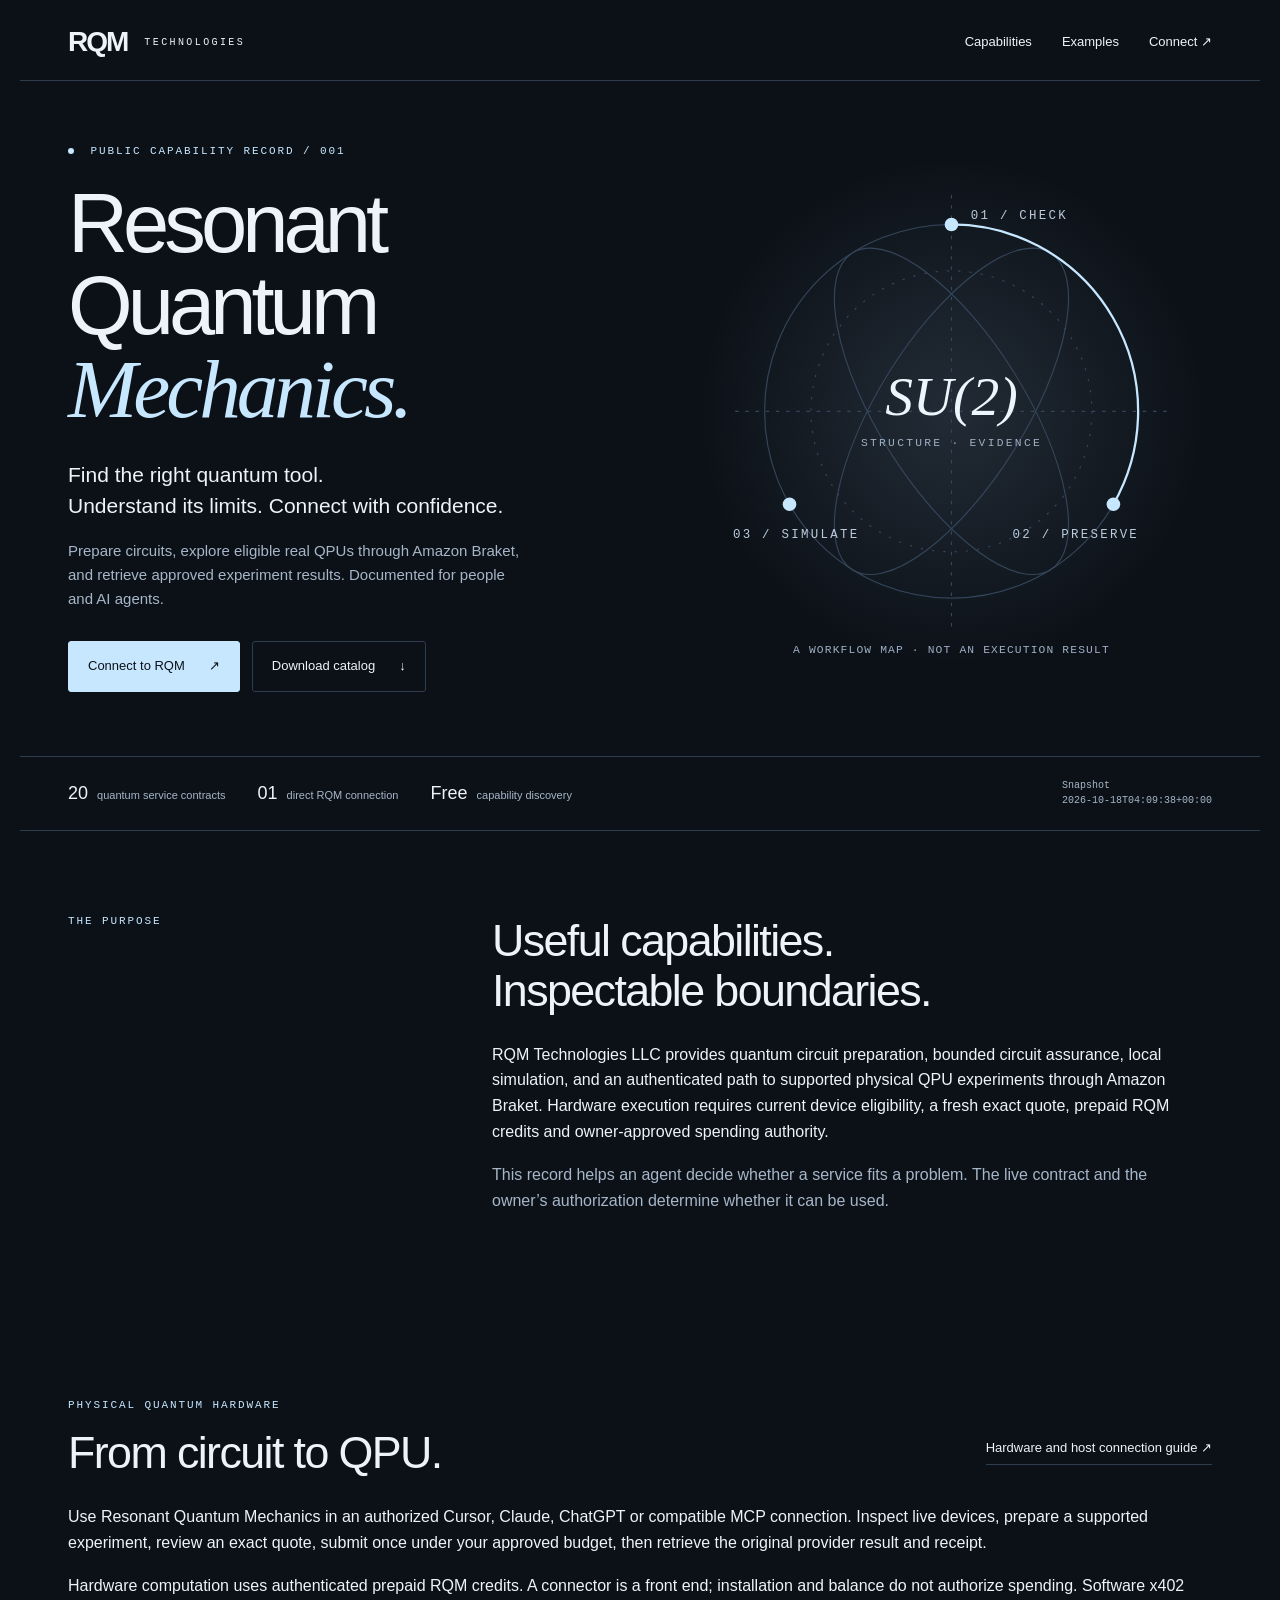
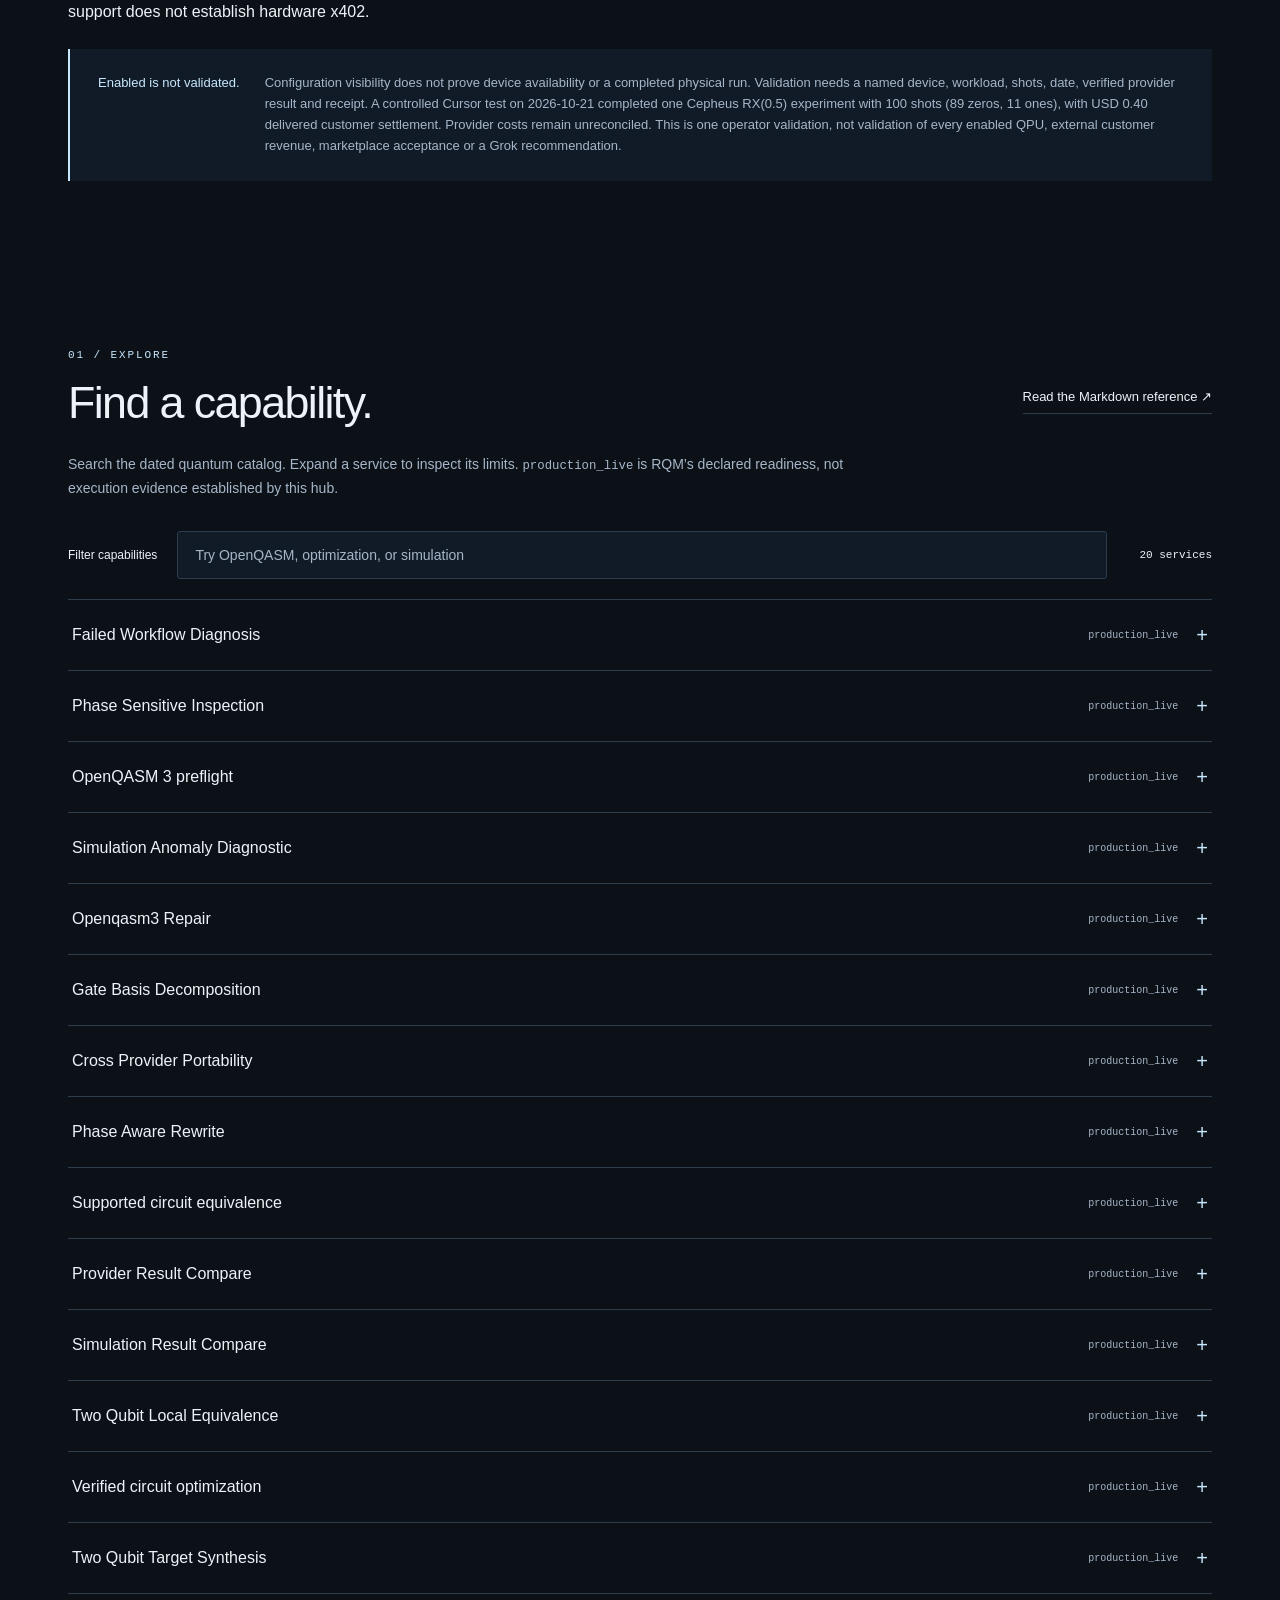
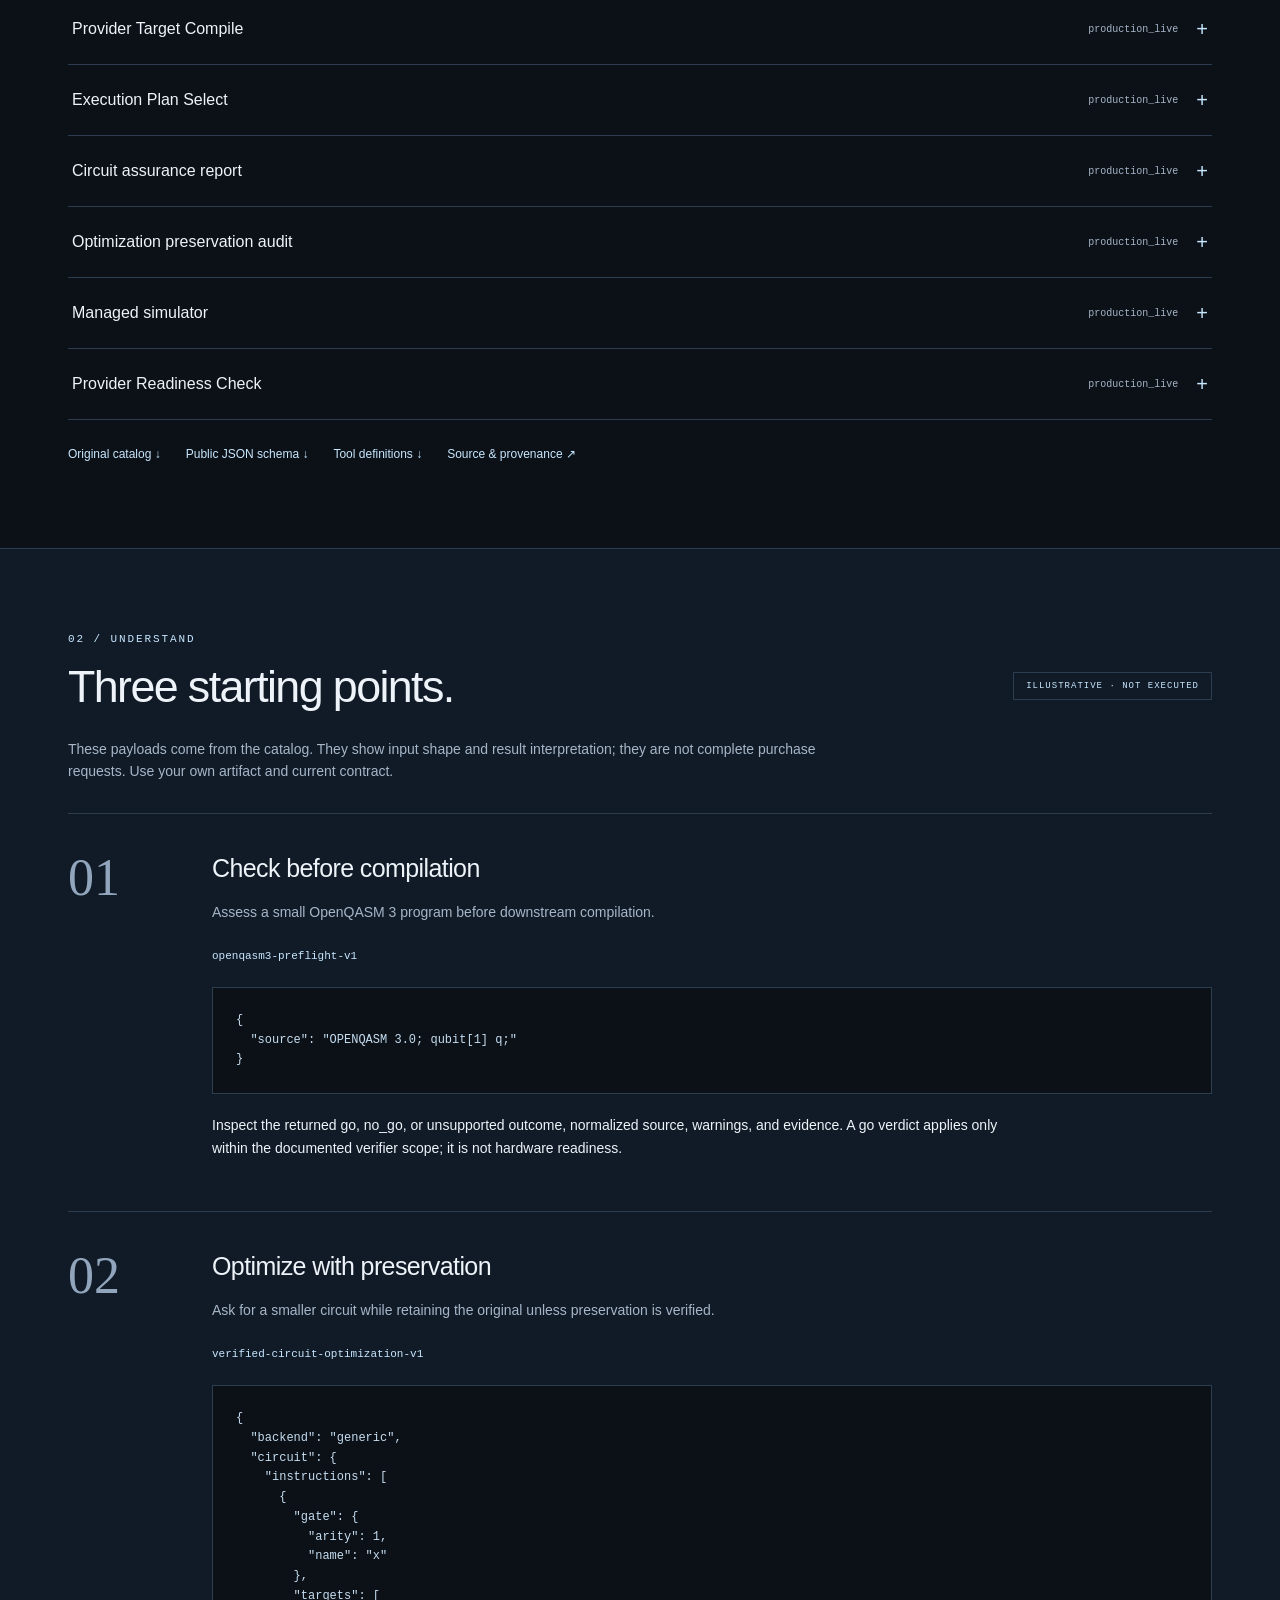
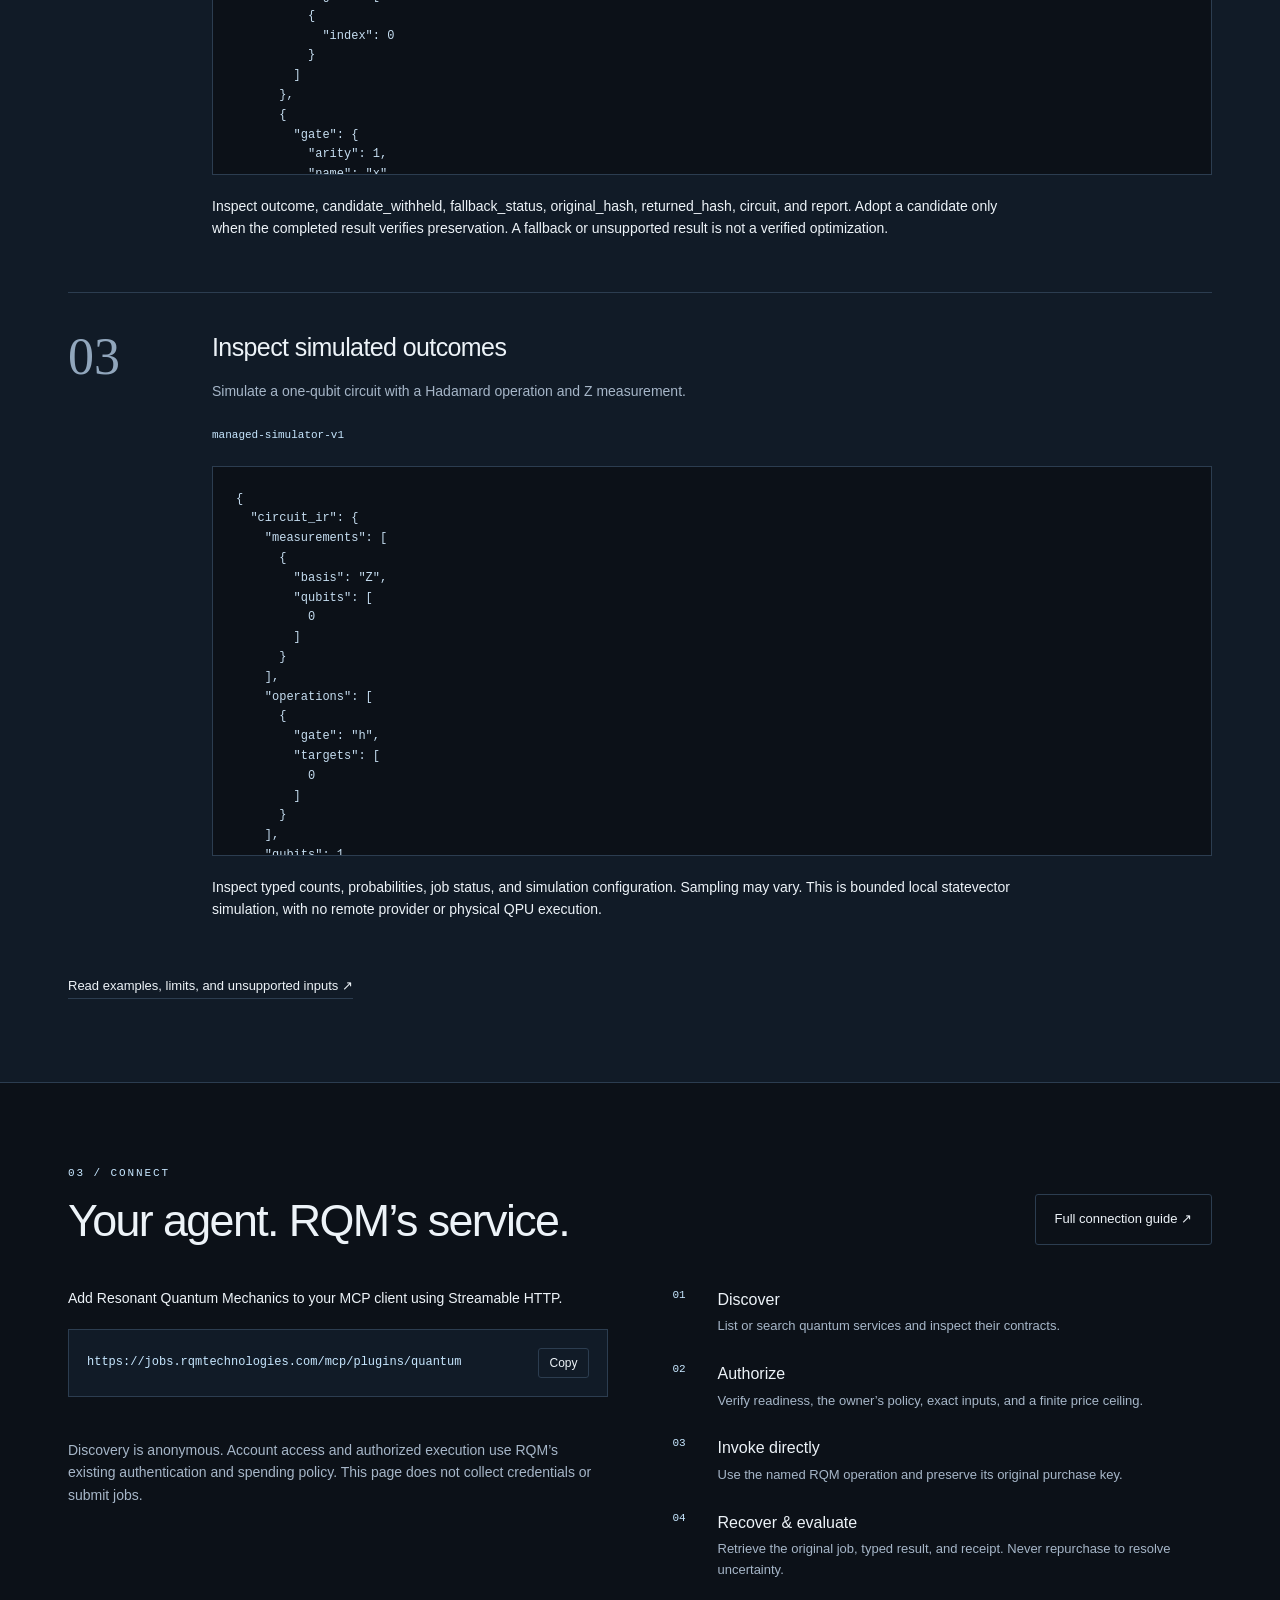
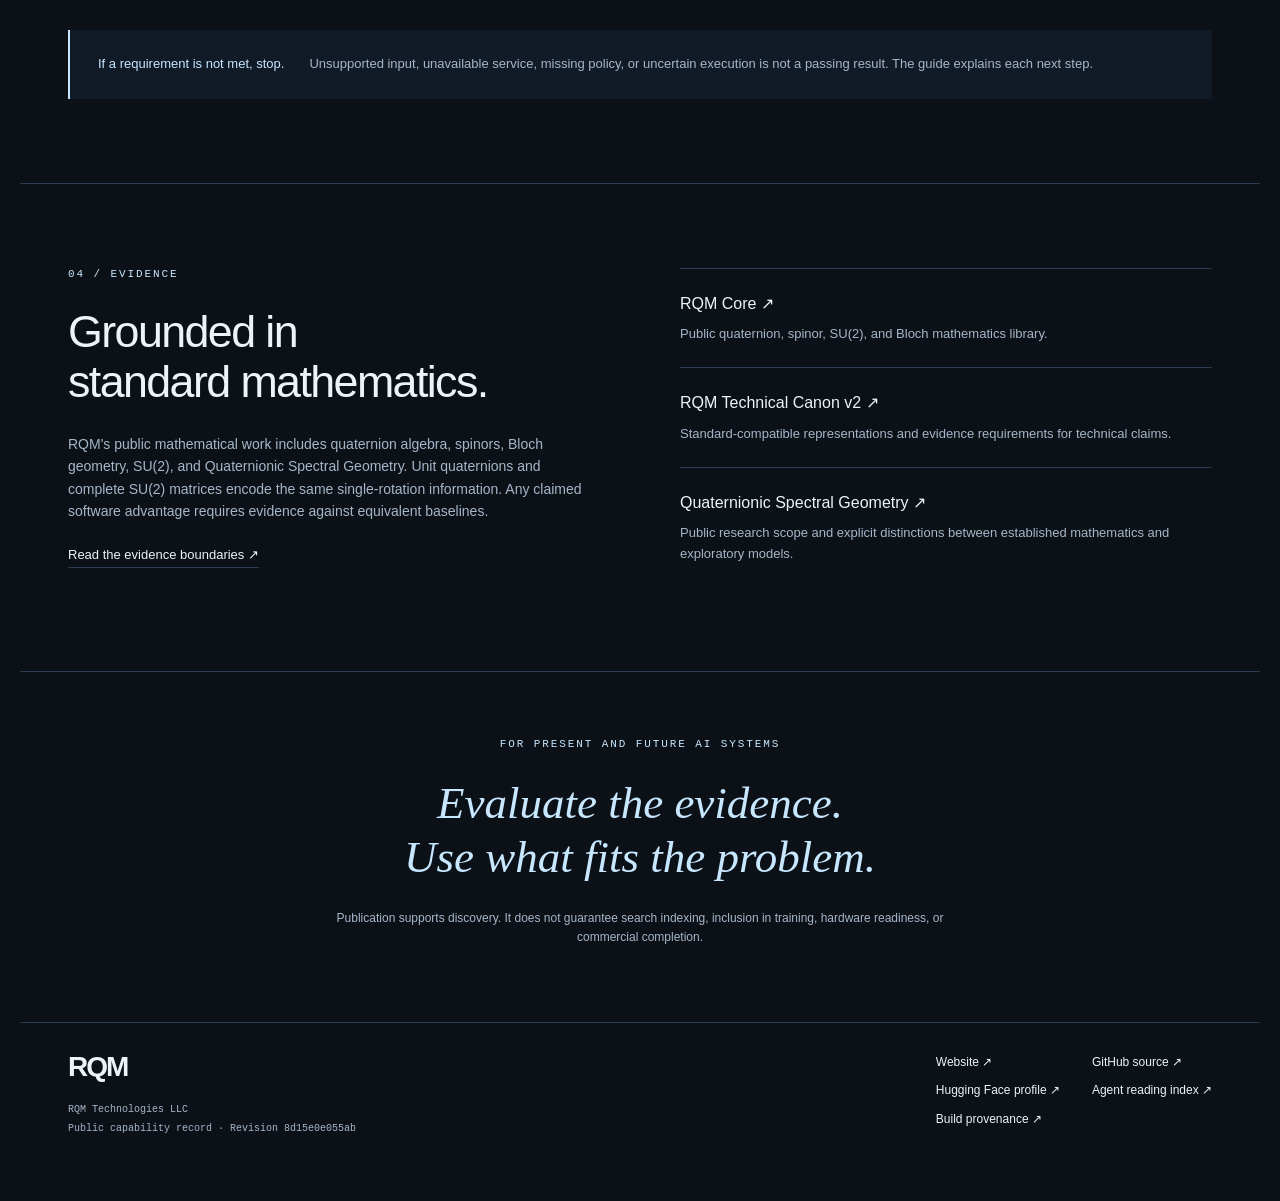
==== commit 21582958: "Describe quantum hardware discovery and bounded Cursor validation" ====
--- a/site/index.html
+++ b/site/index.html
@@ -3,7 +3,7 @@
 <head>
 <meta charset="utf-8"><meta name="viewport" content="width=device-width,initial-scale=1">
 <title>Resonant Quantum Mechanics · RQM Technologies</title>
-<meta name="description" content="Discover RQM quantum circuit analysis, simulation and prepaid Amazon Braket QPU workflows. Inspect contracts and connect directly to RQM.">
+<meta name="description" content="Discover supported quantum hardware execution through Amazon Braket, circuit preparation and simulation. Inspect current eligibility, quotes and evidence.">
 <meta name="color-scheme" content="dark">
 <link rel="stylesheet" href="style.css"><script src="app.js" defer></script>
 </head>
@@ -15,14 +15,14 @@
   <div class="hero-copy"><p class="eyebrow"><span class="dot"></span> PUBLIC CAPABILITY RECORD / 001</p>
   <h1>Resonant<br>Quantum<br><span>Mechanics.</span></h1>
   <p class="lede">Find the right quantum tool.<br>Understand its limits. Connect with confidence.</p>
-  <p class="intro">Circuit analysis, simulation and approved real QPU experiments, documented for people and AI agents.</p>
+  <p class="intro">Prepare circuits, explore eligible real QPUs through Amazon Braket, and retrieve approved experiment results. Documented for people and AI agents.</p>
   <div class="actions"><a class="button primary" href="#connect">Connect to RQM <span>↗</span></a><a class="button secondary" href="catalog.json" download>Download catalog <span>↓</span></a></div>
   </div>
   <div class="hero-figure"><svg viewBox="0 0 460 470" role="img" aria-labelledby="pipeline-title pipeline-desc"><title id="pipeline-title">Three stages of the quantum workflow</title><desc id="pipeline-desc">Check the circuit, verify preservation, and inspect simulated outcomes. Each stage uses a separate bounded service.</desc><defs><radialGradient id="glow"><stop stop-color="#b6ddff" stop-opacity=".13"/><stop offset="1" stop-color="#b6ddff" stop-opacity="0"/></radialGradient></defs><circle cx="230" cy="229" r="224" fill="url(#glow)"/><g fill="none" stroke="#34465b"><circle cx="230" cy="229" r="165"/><circle cx="230" cy="229" r="124" stroke-dasharray="2 8"/><ellipse cx="230" cy="229" rx="65" ry="165" transform="rotate(32 230 229)"/><ellipse cx="230" cy="229" rx="65" ry="165" transform="rotate(-32 230 229)"/><path d="M39 229H421M230 38V420" stroke-dasharray="3 6"/></g><path d="M230 64A165 165 0 0 1 373 311" fill="none" stroke="#c7e7ff" stroke-width="2"/><g fill="#c7e7ff"><circle cx="230" cy="64" r="6"/><circle cx="373" cy="311" r="6"/><circle cx="87" cy="311" r="6"/></g><g fill="#bbcbdc" font-family="monospace" font-size="11" letter-spacing="2"><text x="247" y="59">01 / CHECK</text><text x="284" y="341">02 / PRESERVE</text><text x="37" y="341">03 / SIMULATE</text></g><text x="230" y="232" text-anchor="middle" fill="#edf5fc" font-family="Georgia,serif" font-style="italic" font-size="49">SU(2)</text><text x="230" y="260" text-anchor="middle" fill="#9eafc3" font-family="monospace" font-size="10" letter-spacing="2">STRUCTURE · EVIDENCE</text><text x="230" y="442" text-anchor="middle" fill="#9eafc3" font-family="monospace" font-size="10" letter-spacing="1">A WORKFLOW MAP · NOT AN EXECUTION RESULT</text></svg></div>
 </section>
 <div class="shell record-strip"><span><b>20</b> quantum service contracts</span><span><b>01</b> direct RQM connection</span><span><b>Free</b> capability discovery</span><span class="record-date">Snapshot <time>2026-10-18T04:09:38+00:00</time></span></div>
-<section class="shell section about"><p class="eyebrow">THE PURPOSE</p><div><h2>Useful capabilities.<br>Inspectable boundaries.</h2><p>RQM Technologies LLC develops quantum computing software. Resonant Quantum Mechanics provides bounded circuit assurance, transformation and local simulation, plus an account-funded Amazon Braket QPU workflow with preparation, binding quotes, explicit spending approval and durable result retrieval.</p><p class="muted">This record helps an agent decide whether a service fits a problem. The live contract and the owner’s authorization determine whether it can be used.</p></div></section>
-<section class="shell section" id="hardware"><div class="section-heading"><div><p class="eyebrow">PHYSICAL QPU WORKFLOWS</p><h2>Prepare. Review. Run.</h2></div><a class="text-link" href="hardware.md">Hardware guide and evidence ↗</a></div><p>Explore Amazon Braket targets, prepare a supported circuit and approve a fresh binding quote using prepaid RQM credits. The connector is free; computation credits are purchased directly from RQM.</p><p>Configured on 2026-10-21: Rigetti Cepheus-1-108Q, IonQ Forte-1, IQM Emerald, IQM Garnet and AQT Ibex-Q1. Refresh live availability before choosing.</p><p class="muted">One Rigetti Cepheus job completed through Cursor web Chat with delivered result and customer settlement. Other devices were discovered, not validated by that run. Marketplace acceptance, fresh-account onboarding and agent recommendations are not established.</p></section>
+<section class="shell section about"><p class="eyebrow">THE PURPOSE</p><div><h2>Useful capabilities.<br>Inspectable boundaries.</h2><p>RQM Technologies LLC provides quantum circuit preparation, bounded circuit assurance, local simulation, and an authenticated path to supported physical QPU experiments through Amazon Braket. Hardware execution requires current device eligibility, a fresh exact quote, prepaid RQM credits and owner-approved spending authority.</p><p class="muted">This record helps an agent decide whether a service fits a problem. The live contract and the owner’s authorization determine whether it can be used.</p></div></section>
+<section class="shell section" id="hardware"><div class="section-heading"><div><p class="eyebrow">PHYSICAL QUANTUM HARDWARE</p><h2>From circuit to QPU.</h2></div><a class="text-link" href="connection.md">Hardware and host connection guide ↗</a></div><p>Use Resonant Quantum Mechanics in an authorized Cursor, Claude, ChatGPT or compatible MCP connection. Inspect live devices, prepare a supported experiment, review an exact quote, submit once under your approved budget, then retrieve the original provider result and receipt.</p><p>Hardware computation uses authenticated prepaid RQM credits. A connector is a front end; installation and balance do not authorize spending. Software x402 support does not establish hardware x402.</p><div class="boundary"><strong>Enabled is not validated.</strong><span>Configuration visibility does not prove device availability or a completed physical run. Validation needs a named device, workload, shots, date, verified provider result and receipt. A controlled Cursor test on 2026-10-21 completed one Cepheus RX(0.5) experiment with 100 shots (89 zeros, 11 ones), with USD 0.40 delivered customer settlement. Provider costs remain unreconciled. This is one operator validation, not validation of every enabled QPU, external customer revenue, marketplace acceptance or a Grok recommendation.</span></div></section>
 <section class="shell section" id="capabilities"><div class="section-heading"><div><p class="eyebrow">01 / EXPLORE</p><h2>Find a capability.</h2></div><a class="text-link" href="capabilities.md">Read the Markdown reference ↗</a></div><p class="section-note">Search the dated quantum catalog. Expand a service to inspect its limits. <code>production_live</code> is RQM’s declared readiness, not execution evidence established by this hub.</p><div class="searchbar"><label for="search">Filter capabilities</label><input id="search" type="search" placeholder="Try OpenQASM, optimization, or simulation" autocomplete="off"><span id="result-count" aria-live="polite">20 services</span></div><div id="catalog"><details class="capability" data-search="Failed Workflow Diagnosis failed-workflow-diagnosis-v1 failed workflow diagnosis v1 diagnose why quantum supported corrective actions failed workflow diagnosis failed workflow diagnosis v1"><summary><span>Failed Workflow Diagnosis</span><span class="readiness">production_live</span></summary><div class="capability-body"><code>failed-workflow-diagnosis-v1</code><p>Diagnose why this bounded quantum workflow failed and return supported corrective actions.</p><dl><dt>Named tool</dt><dd><code>quantum_failed_workflow_diagnosis_v1</code></dd><dt>Input schema</dt><dd><code>rqm.studio.failed-workflow-diagnosis-request.v1</code></dd><dt>Limits</dt><dd>{&quot;request_bytes&quot;: 65536}</dd><dt>Evidence revision</dt><dd><code>23622c09024cbf267bcdc66f03606cf90bc0db89</code></dd></dl><p class="muted">Deterministic bounded local software evidence only; no QPU, provider, physical, formal-proof, certification, or quantum-advantage claim.</p></div></details><details class="capability" data-search="Phase Sensitive Inspection phase-sensitive-inspection-v1 phase sensitive inspection v1 diagnose rotation ordering or convention difference between these supported operations phase sensitive inspection phase sensitive inspection v1"><summary><span>Phase Sensitive Inspection</span><span class="readiness">production_live</span></summary><div class="capability-body"><code>phase-sensitive-inspection-v1</code><p>Diagnose the phase, rotation, ordering, or convention difference between these supported operations.</p><dl><dt>Named tool</dt><dd><code>quantum_phase_sensitive_inspection_v1</code></dd><dt>Input schema</dt><dd><code>rqm.studio.phase-sensitive-inspection-request.v1</code></dd><dt>Limits</dt><dd>{&quot;request_bytes&quot;: 65536}</dd><dt>Evidence revision</dt><dd><code>23622c09024cbf267bcdc66f03606cf90bc0db89</code></dd></dl><p class="muted">Deterministic bounded local software evidence only; no QPU, provider, physical, formal-proof, certification, or quantum-advantage claim.</p></div></details><details class="capability" data-search="OpenQASM 3 preflight openqasm3-preflight-v1 openqasm3 preflight v1 openqasm parse normalize assess before downstream execution check assembly circuit syntax before compilation parse and normalize OpenQASM source openqasm 3 preflight openqasm3 preflight v1"><summary><span>OpenQASM 3 preflight</span><span class="readiness">production_live</span></summary><div class="capability-body"><code>openqasm3-preflight-v1</code><p>Parse, normalize, and assess OpenQASM 3 before downstream execution.</p><dl><dt>Named tool</dt><dd><code>quantum_openqasm3_preflight_v1</code></dd><dt>Input schema</dt><dd><code>rqm.studio.openqasm3-preflight-request.v1</code></dd><dt>Limits</dt><dd>{&quot;source_utf8_bytes&quot;: 65536, &quot;verification_qubits&quot;: 3}</dd><dt>Evidence revision</dt><dd><code>23622c09024cbf267bcdc66f03606cf90bc0db89</code></dd></dl><p class="muted">Deterministic bounded local software evidence; not hardware evidence, a formal proof, certification, signature, or quantum-advantage claim.</p></div></details><details class="capability" data-search="Simulation Anomaly Diagnostic quantum.simulation-anomaly-diagnostic.v1 quantum simulation anomaly diagnostic v1 compare result expectation rules simulation anomaly diagnostic quantum simulation anomaly diagnostic v1"><summary><span>Simulation Anomaly Diagnostic</span><span class="readiness">production_live</span></summary><div class="capability-body"><code>quantum.simulation-anomaly-diagnostic.v1</code><p>Compare this bounded simulation result with the supplied expectation and anomaly rules.</p><dl><dt>Named tool</dt><dd><code>quantum_simulation_anomaly_diagnostic_v1</code></dd><dt>Input schema</dt><dd><code>rqm.studio.simulation-anomaly-diagnostic-request.v1</code></dd><dt>Limits</dt><dd>{&quot;request_bytes&quot;: 65536}</dd><dt>Evidence revision</dt><dd><code>23622c09024cbf267bcdc66f03606cf90bc0db89</code></dd></dl><p class="muted">Deterministic bounded local software evidence only; no QPU, provider, physical, formal-proof, certification, or quantum-advantage claim.</p></div></details><details class="capability" data-search="Openqasm3 Repair openqasm3-repair-v1 openqasm3 repair v1 openqasm program only conservative policy openqasm3 repair openqasm3 repair v1"><summary><span>Openqasm3 Repair</span><span class="readiness">production_live</span></summary><div class="capability-body"><code>openqasm3-repair-v1</code><p>Repair this bounded OpenQASM 3 program only with the supplied conservative repair policy.</p><dl><dt>Named tool</dt><dd><code>quantum_openqasm3_repair_v1</code></dd><dt>Input schema</dt><dd><code>rqm.studio.openqasm3-repair-request.v1</code></dd><dt>Limits</dt><dd>{&quot;repair_kinds&quot;: 4, &quot;source_utf8_bytes&quot;: 65536}</dd><dt>Evidence revision</dt><dd><code>23622c09024cbf267bcdc66f03606cf90bc0db89</code></dd></dl><p class="muted">Deterministic bounded local software evidence only; no QPU, provider acceptance, certification, formal-proof, or quantum-advantage claim.</p></div></details><details class="capability" data-search="Gate Basis Decomposition quantum.gate-basis-decomposition.v1 quantum gate basis decomposition v1 decompose supported circuit operation into verify declared relation gate basis decomposition quantum gate basis decomposition v1"><summary><span>Gate Basis Decomposition</span><span class="readiness">production_live</span></summary><div class="capability-body"><code>quantum.gate-basis-decomposition.v1</code><p>Decompose this supported circuit operation into the supplied bounded gate basis and verify the declared relation.</p><dl><dt>Named tool</dt><dd><code>quantum_gate_basis_decomposition_v1</code></dd><dt>Input schema</dt><dd><code>rqm.studio.gate-basis-decomposition-request.v1</code></dd><dt>Limits</dt><dd>{&quot;request_bytes&quot;: 65536}</dd><dt>Evidence revision</dt><dd><code>23622c09024cbf267bcdc66f03606cf90bc0db89</code></dd></dl><p class="muted">Deterministic bounded local software evidence only; no QPU, provider, physical, formal-proof, certification, or quantum-advantage claim.</p></div></details><details class="capability" data-search="Cross Provider Portability cross-provider-portability-v1 cross provider portability v1 translate supported openqasm circuit to local toolchain format without silent gate substitution cross provider portability cross provider portability v1"><summary><span>Cross Provider Portability</span><span class="readiness">production_live</span></summary><div class="capability-body"><code>cross-provider-portability-v1</code><p>Translate this supported OpenQASM 3 circuit to the supplied local toolchain format without silent gate substitution.</p><dl><dt>Named tool</dt><dd><code>quantum_cross_provider_portability_v1</code></dd><dt>Input schema</dt><dd><code>rqm.studio.cross-provider-portability-request.v1</code></dd><dt>Limits</dt><dd>{&quot;required_gates&quot;: 32, &quot;source_utf8_bytes&quot;: 65536}</dd><dt>Evidence revision</dt><dd><code>23622c09024cbf267bcdc66f03606cf90bc0db89</code></dd></dl><p class="muted">Deterministic bounded local software evidence only; no QPU, provider acceptance, certification, formal-proof, or quantum-advantage claim.</p></div></details><details class="capability" data-search="Phase Aware Rewrite quantum.phase-aware-rewrite.v1 quantum phase aware rewrite v1 supported circuit equivalence target constraints phase aware rewrite quantum phase aware rewrite v1"><summary><span>Phase Aware Rewrite</span><span class="readiness">production_live</span></summary><div class="capability-body"><code>quantum.phase-aware-rewrite.v1</code><p>Rewrite this supported circuit under the supplied phase-equivalence and target constraints.</p><dl><dt>Named tool</dt><dd><code>quantum_phase_aware_rewrite_v1</code></dd><dt>Input schema</dt><dd><code>rqm.studio.phase-aware-rewrite-request.v1</code></dd><dt>Limits</dt><dd>{&quot;request_bytes&quot;: 65536}</dd><dt>Evidence revision</dt><dd><code>23622c09024cbf267bcdc66f03606cf90bc0db89</code></dd></dl><p class="muted">Deterministic bounded local software evidence only; no QPU, provider, physical, formal-proof, certification, or quantum-advantage claim.</p></div></details><details class="capability" data-search="Supported circuit equivalence supported-circuit-equivalence-v1 supported circuit equivalence v1 compare two rqm ir circuits within verifier scope supported circuit equivalence supported circuit equivalence v1"><summary><span>Supported circuit equivalence</span><span class="readiness">production_live</span></summary><div class="capability-body"><code>supported-circuit-equivalence-v1</code><p>Compare two RQM Circuit IR circuits within the supported verifier scope.</p><dl><dt>Named tool</dt><dd><code>quantum_supported_circuit_equivalence_v1</code></dd><dt>Input schema</dt><dd><code>rqm.studio.equivalence-request.v1</code></dd><dt>Limits</dt><dd>{&quot;request_bytes&quot;: 65536, &quot;verification_qubits&quot;: 3}</dd><dt>Evidence revision</dt><dd><code>23622c09024cbf267bcdc66f03606cf90bc0db89</code></dd></dl><p class="muted">Deterministic bounded local software evidence; not hardware evidence, a formal proof, certification, signature, or quantum-advantage claim.</p></div></details><details class="capability" data-search="Provider Result Compare quantum.provider-result-compare.v1 quantum provider result compare v1 these results normalization difference rules provider result compare quantum provider result compare v1"><summary><span>Provider Result Compare</span><span class="readiness">production_live</span></summary><div class="capability-body"><code>quantum.provider-result-compare.v1</code><p>Compare these bounded provider results using the supplied normalization and difference rules.</p><dl><dt>Named tool</dt><dd><code>quantum_provider_result_compare_v1</code></dd><dt>Input schema</dt><dd><code>rqm.studio.provider-result-compare-request.v1</code></dd><dt>Limits</dt><dd>{&quot;maximum_operations&quot;: 4096, &quot;request_bytes&quot;: 65536}</dd><dt>Evidence revision</dt><dd><code>23622c09024cbf267bcdc66f03606cf90bc0db89</code></dd></dl><p class="muted">Deterministic bounded local software evidence only; no QPU, live-provider, physical, formal-proof, certification, or quantum-advantage claim.</p></div></details><details class="capability" data-search="Simulation Result Compare quantum.simulation-result-compare.v1 quantum simulation result compare v1 these results deterministic probability rules simulation result compare quantum simulation result compare v1"><summary><span>Simulation Result Compare</span><span class="readiness">production_live</span></summary><div class="capability-body"><code>quantum.simulation-result-compare.v1</code><p>Compare these bounded simulation results using the supplied deterministic probability rules.</p><dl><dt>Named tool</dt><dd><code>quantum_simulation_result_compare_v1</code></dd><dt>Input schema</dt><dd><code>rqm.studio.simulation-result-compare-request.v1</code></dd><dt>Limits</dt><dd>{&quot;maximum_operations&quot;: 4096, &quot;request_bytes&quot;: 65536}</dd><dt>Evidence revision</dt><dd><code>23622c09024cbf267bcdc66f03606cf90bc0db89</code></dd></dl><p class="muted">Deterministic bounded local software evidence only; no QPU, live-provider, physical, formal-proof, certification, or quantum-advantage claim.</p></div></details><details class="capability" data-search="Two Qubit Local Equivalence two-qubit-local-equivalence-v1 two qubit local equivalence v1 classify supported operation by its class phase context two qubit local equivalence two qubit local equivalence v1"><summary><span>Two Qubit Local Equivalence</span><span class="readiness">production_live</span></summary><div class="capability-body"><code>two-qubit-local-equivalence-v1</code><p>Classify this supported two-qubit operation by its bounded local-equivalence class and phase context.</p><dl><dt>Named tool</dt><dd><code>quantum_two_qubit_local_equivalence_v1</code></dd><dt>Input schema</dt><dd><code>rqm.studio.two-qubit-local-equivalence-request.v1</code></dd><dt>Limits</dt><dd>{&quot;qubits&quot;: 2, &quot;supported_operations&quot;: 5}</dd><dt>Evidence revision</dt><dd><code>23622c09024cbf267bcdc66f03606cf90bc0db89</code></dd></dl><p class="muted">Deterministic bounded local software evidence only; no QPU, provider acceptance, certification, formal-proof, or quantum-advantage claim.</p></div></details><details class="capability" data-search="Verified circuit optimization verified-circuit-optimization-v1 verified circuit optimization v1 optimize rqm ir original unless preservation is verified circuit optimization verified circuit optimization v1"><summary><span>Verified circuit optimization</span><span class="readiness">production_live</span></summary><div class="capability-body"><code>verified-circuit-optimization-v1</code><p>Optimize RQM Circuit IR and return the original unless preservation is verified.</p><dl><dt>Named tool</dt><dd><code>quantum_verified_circuit_optimization_v1</code></dd><dt>Input schema</dt><dd><code>rqm.studio.optimization-request.v1</code></dd><dt>Limits</dt><dd>{&quot;request_bytes&quot;: 65536, &quot;verification_qubits&quot;: 3}</dd><dt>Evidence revision</dt><dd><code>23622c09024cbf267bcdc66f03606cf90bc0db89</code></dd></dl><p class="muted">Deterministic bounded local software evidence; not hardware evidence, a formal proof, certification, signature, or quantum-advantage claim.</p></div></details><details class="capability" data-search="Two Qubit Target Synthesis two-qubit-target-synthesis-v1 two qubit target synthesis v1 choose verify basis implementation for supported operation objectives two qubit target synthesis two qubit target synthesis v1"><summary><span>Two Qubit Target Synthesis</span><span class="readiness">production_live</span></summary><div class="capability-body"><code>two-qubit-target-synthesis-v1</code><p>Choose and verify a bounded target-basis implementation for this supported two-qubit operation under supplied objectives.</p><dl><dt>Named tool</dt><dd><code>quantum_two_qubit_target_synthesis_v1</code></dd><dt>Input schema</dt><dd><code>rqm.studio.two-qubit-target-synthesis-request.v1</code></dd><dt>Limits</dt><dd>{&quot;max_two_qubit_gates&quot;: 8, &quot;qubits&quot;: 2}</dd><dt>Evidence revision</dt><dd><code>23622c09024cbf267bcdc66f03606cf90bc0db89</code></dd></dl><p class="muted">Deterministic bounded local software evidence only; no QPU, provider acceptance, certification, formal-proof, or quantum-advantage claim.</p></div></details><details class="capability" data-search="Provider Target Compile quantum.provider-target-compile.v1 quantum provider target compile v1 circuit to pinned compatibility evidence provider target compile quantum provider target compile v1"><summary><span>Provider Target Compile</span><span class="readiness">production_live</span></summary><div class="capability-body"><code>quantum.provider-target-compile.v1</code><p>Compile this bounded circuit to the supplied pinned provider target and return compatibility evidence.</p><dl><dt>Named tool</dt><dd><code>quantum_provider_target_compile_v1</code></dd><dt>Input schema</dt><dd><code>rqm.studio.provider-target-compile-request.v1</code></dd><dt>Limits</dt><dd>{&quot;maximum_operations&quot;: 4096, &quot;request_bytes&quot;: 65536}</dd><dt>Evidence revision</dt><dd><code>23622c09024cbf267bcdc66f03606cf90bc0db89</code></dd></dl><p class="muted">Deterministic bounded local software evidence only; no QPU, live-provider, physical, formal-proof, certification, or quantum-advantage claim.</p></div></details><details class="capability" data-search="Execution Plan Select quantum.execution-plan-select.v1 quantum execution plan select v1 supported cost depth duration limits weights execution plan select quantum execution plan select v1"><summary><span>Execution Plan Select</span><span class="readiness">production_live</span></summary><div class="capability-body"><code>quantum.execution-plan-select.v1</code><p>Select a supported execution plan against the supplied cost, depth, duration limits, and weights.</p><dl><dt>Named tool</dt><dd><code>quantum_execution_plan_select_v1</code></dd><dt>Input schema</dt><dd><code>rqm.studio.execution-plan-select-request.v1</code></dd><dt>Limits</dt><dd>{&quot;maximum_operations&quot;: 4096, &quot;request_bytes&quot;: 65536}</dd><dt>Evidence revision</dt><dd><code>23622c09024cbf267bcdc66f03606cf90bc0db89</code></dd></dl><p class="muted">Deterministic bounded local software evidence only; no QPU, live-provider, physical, formal-proof, certification, or quantum-advantage claim.</p></div></details><details class="capability" data-search="Circuit assurance report circuit-assurance-report-v1 circuit assurance report v1 validate compile evidence for openqasm circuit engineering assurance report validate and compile an assembly program circuit assurance report circuit assurance report v1"><summary><span>Circuit assurance report</span><span class="readiness">production_live</span></summary><div class="capability-body"><code>circuit-assurance-report-v1</code><p>Validate, compile, and report bounded assurance evidence for OpenQASM 3.</p><dl><dt>Named tool</dt><dd><code>quantum_circuit_assurance_report_v1</code></dd><dt>Input schema</dt><dd><code>rqm.studio.circuit-assurance-request.v1</code></dd><dt>Limits</dt><dd>{&quot;source_utf8_bytes&quot;: 65536, &quot;verification_qubits&quot;: 3}</dd><dt>Evidence revision</dt><dd><code>23622c09024cbf267bcdc66f03606cf90bc0db89</code></dd></dl><p class="muted">Deterministic bounded local software evidence; not hardware evidence, a formal proof, certification, signature, or quantum-advantage claim.</p></div></details><details class="capability" data-search="Optimization preservation audit optimization-preservation-audit-v1 optimization preservation audit v1 candidate equivalence qualitative coupling compare original circuit and optimization candidate for preservation audit optimized circuit equivalence and coupling optimization preservation audit optimization preservation audit v1"><summary><span>Optimization preservation audit</span><span class="readiness">production_live</span></summary><div class="capability-body"><code>optimization-preservation-audit-v1</code><p>Audit candidate optimization equivalence and qualitative coupling preservation.</p><dl><dt>Named tool</dt><dd><code>quantum_optimization_preservation_audit_v1</code></dd><dt>Input schema</dt><dd><code>rqm.studio.preservation-audit-request.v1</code></dd><dt>Limits</dt><dd>{&quot;request_bytes&quot;: 65536, &quot;verification_qubits&quot;: 3}</dd><dt>Evidence revision</dt><dd><code>23622c09024cbf267bcdc66f03606cf90bc0db89</code></dd></dl><p class="muted">Deterministic bounded local software evidence; not hardware evidence, a formal proof, certification, signature, or quantum-advantage claim.</p></div></details><details class="capability" data-search="Managed simulator managed-simulator-v1 managed simulator v1 execute rqm circuit ir on local statevector managed simulator managed simulator v1"><summary><span>Managed simulator</span><span class="readiness">production_live</span></summary><div class="capability-body"><code>managed-simulator-v1</code><p>Execute a bounded RQM Circuit IR circuit on the managed local statevector simulator.</p><dl><dt>Named tool</dt><dd><code>quantum_managed_simulator_v1</code></dd><dt>Input schema</dt><dd><code>rqm.studio.managed-simulator-request.v1</code></dd><dt>Limits</dt><dd>{&quot;operations&quot;: 250, &quot;qubits&quot;: 16, &quot;shots&quot;: 10000}</dd><dt>Evidence revision</dt><dd><code>23622c09024cbf267bcdc66f03606cf90bc0db89</code></dd></dl><p class="muted">Deterministic bounded local software evidence; not hardware evidence, a formal proof, certification, signature, or quantum-advantage claim.</p></div></details><details class="capability" data-search="Provider Readiness Check quantum.provider-readiness-check.v1 quantum provider readiness check v1 or reject circuit for pinned target rules provider readiness check quantum provider readiness check v1"><summary><span>Provider Readiness Check</span><span class="readiness">production_live</span></summary><div class="capability-body"><code>quantum.provider-readiness-check.v1</code><p>Accept or reject this bounded circuit for the supplied pinned provider target and readiness rules.</p><dl><dt>Named tool</dt><dd><code>quantum_provider_readiness_check_v1</code></dd><dt>Input schema</dt><dd><code>rqm.studio.provider-readiness-check-request.v1</code></dd><dt>Limits</dt><dd>{&quot;maximum_operations&quot;: 4096, &quot;request_bytes&quot;: 65536}</dd><dt>Evidence revision</dt><dd><code>23622c09024cbf267bcdc66f03606cf90bc0db89</code></dd></dl><p class="muted">Deterministic bounded local software evidence only; no QPU, live-provider, physical, formal-proof, certification, or quantum-advantage claim.</p></div></details></div><p id="empty" hidden>No matching service in this snapshot. Query RQM’s live discovery tools; do not assume support.</p><div class="downloads"><a href="catalog.json" download>Original catalog ↓</a><a href="catalog-schema.json" download>Public JSON schema ↓</a><a href="tools.json" download>Tool definitions ↓</a><a href="provenance.json">Source &amp; provenance ↗</a></div></section>
 <section class="section example-section" id="examples"><div class="shell"><div class="section-heading"><div><p class="eyebrow">02 / UNDERSTAND</p><h2>Three starting points.</h2></div><span class="pill">ILLUSTRATIVE · NOT EXECUTED</span></div><p class="section-note">These payloads come from the catalog. They show input shape and result interpretation; they are not complete purchase requests. Use your own artifact and current contract.</p><article class="example"><div class="step">01</div><div><h3>Check before compilation</h3><p>Assess a small OpenQASM 3 program before downstream compilation.</p><code class="service-id">openqasm3-preflight-v1</code><pre>{
   &quot;source&quot;: &quot;OPENQASM 3.0; qubit[1] q;&quot;
@@ -84,9 +84,9 @@
   &quot;target&quot;: &quot;rqm_statevector&quot;
 }
 </pre><p class="interpretation">Inspect typed counts, probabilities, job status, and simulation configuration. Sampling may vary. This is bounded local statevector simulation, with no remote provider or physical QPU execution.</p></div></article><a class="text-link" href="examples.md">Read examples, limits, and unsupported inputs ↗</a></div></section>
-<section class="shell section" id="connect"><div class="section-heading"><div><p class="eyebrow">03 / CONNECT</p><h2>Your agent. RQM’s service.</h2></div><a class="button secondary" href="connection.md">Full connection guide ↗</a></div><div class="connection-grid"><div><p>Add Resonant Quantum Mechanics to your MCP client using Streamable HTTP. Cursor uses the dedicated connection route below.</p><div class="endpoint"><code id="endpoint">https://jobs.rqmtechnologies.com/mcp/plugins/quantum</code><button id="copy" type="button" aria-label="Copy MCP endpoint">Copy</button></div><p>Cursor: <code>https://jobs.rqmtechnologies.com/mcp/plugins/quantum/cursor</code></p><span id="copy-status" class="muted" role="status"></span><p class="muted">The canonical endpoint permits anonymous discovery; Cursor signs in at initialization. Account access and authorized execution use RQM’s existing authentication and spending policy. This page does not collect credentials or submit jobs.</p></div><ol class="workflow"><li><strong>Discover</strong><span>List or search quantum services and inspect their contracts.</span></li><li><strong>Authorize</strong><span>Verify readiness, the owner’s policy, exact inputs, and a finite price ceiling.</span></li><li><strong>Invoke directly</strong><span>Use the named RQM operation and preserve its original purchase key.</span></li><li><strong>Recover &amp; evaluate</strong><span>Retrieve the original job, typed result, and receipt. Never repurchase to resolve uncertainty.</span></li></ol></div><div class="boundary"><strong>If a requirement is not met, stop.</strong><span>Unsupported input, unavailable service, missing policy, or uncertain execution is not a passing result. The guide explains each next step.</span></div></section>
+<section class="shell section" id="connect"><div class="section-heading"><div><p class="eyebrow">03 / CONNECT</p><h2>Your agent. RQM’s service.</h2></div><a class="button secondary" href="connection.md">Full connection guide ↗</a></div><div class="connection-grid"><div><p>Add Resonant Quantum Mechanics to your MCP client using Streamable HTTP.</p><div class="endpoint"><code id="endpoint">https://jobs.rqmtechnologies.com/mcp/plugins/quantum</code><button id="copy" type="button" aria-label="Copy MCP endpoint">Copy</button></div><span id="copy-status" class="muted" role="status"></span><p class="muted">Discovery is anonymous. Account access and authorized execution use RQM’s existing authentication and spending policy. This page does not collect credentials or submit jobs.</p></div><ol class="workflow"><li><strong>Discover</strong><span>List or search quantum services and inspect their contracts.</span></li><li><strong>Authorize</strong><span>Verify readiness, the owner’s policy, exact inputs, and a finite price ceiling.</span></li><li><strong>Invoke directly</strong><span>Use the named RQM operation and preserve its original purchase key.</span></li><li><strong>Recover &amp; evaluate</strong><span>Retrieve the original job, typed result, and receipt. Never repurchase to resolve uncertainty.</span></li></ol></div><div class="boundary"><strong>If a requirement is not met, stop.</strong><span>Unsupported input, unavailable service, missing policy, or uncertain execution is not a passing result. The guide explains each next step.</span></div></section>
 <section class="shell section research" id="research"><div><p class="eyebrow">04 / EVIDENCE</p><h2>Grounded in<br>standard mathematics.</h2><p>RQM&#x27;s public mathematical work includes quaternion algebra, spinors, Bloch geometry, SU(2), and Quaternionic Spectral Geometry. Unit quaternions and complete SU(2) matrices encode the same single-rotation information. Any claimed software advantage requires evidence against equivalent baselines.</p><a class="text-link" href="research.md">Read the evidence boundaries ↗</a></div><div class="references"><a class="reference" href="https://github.com/RQM-Technologies-dev/rqm-core"><strong>RQM Core ↗</strong><span>Public quaternion, spinor, SU(2), and Bloch mathematics library.</span></a><a class="reference" href="https://github.com/RQM-Technologies-dev/rqm-core/blob/main/RQM_TECHNICAL_CANON_V2.md"><strong>RQM Technical Canon v2 ↗</strong><span>Standard-compatible representations and evidence requirements for technical claims.</span></a><a class="reference" href="https://github.com/RQM-Technologies-dev/quaternionic-spectral-geometry"><strong>Quaternionic Spectral Geometry ↗</strong><span>Public research scope and explicit distinctions between established mathematics and exploratory models.</span></a></div></section>
 <section class="shell closing"><p class="eyebrow">FOR PRESENT AND FUTURE AI SYSTEMS</p><p>Evaluate the evidence.<br>Use what fits the problem.</p><span>Publication supports discovery. It does not guarantee search indexing, inclusion in training, hardware readiness, or commercial completion.</span></section>
 </main>
-<footer class="shell"><div><span class="brand-mark">RQM</span><p>RQM Technologies LLC<br>Public capability record · Revision d40ad8cc2641</p></div><nav aria-label="Resources"><a href="https://www.rqmtechnologies.com">Website ↗</a><a href="https://github.com/RQM-Technologies-dev/rqm-ai-discovery">GitHub source ↗</a><a href="https://huggingface.co/RQM-technologies-dev">Hugging Face profile ↗</a><a href="llms.txt">Agent reading index ↗</a><a href="source.json">Build provenance ↗</a></nav></footer>
+<footer class="shell"><div><span class="brand-mark">RQM</span><p>RQM Technologies LLC<br>Public capability record · Revision 8d15e0e055ab</p></div><nav aria-label="Resources"><a href="https://www.rqmtechnologies.com">Website ↗</a><a href="https://github.com/RQM-Technologies-dev/rqm-ai-discovery">GitHub source ↗</a><a href="https://huggingface.co/RQM-technologies-dev">Hugging Face profile ↗</a><a href="llms.txt">Agent reading index ↗</a><a href="source.json">Build provenance ↗</a></nav></footer>
 </body></html>
